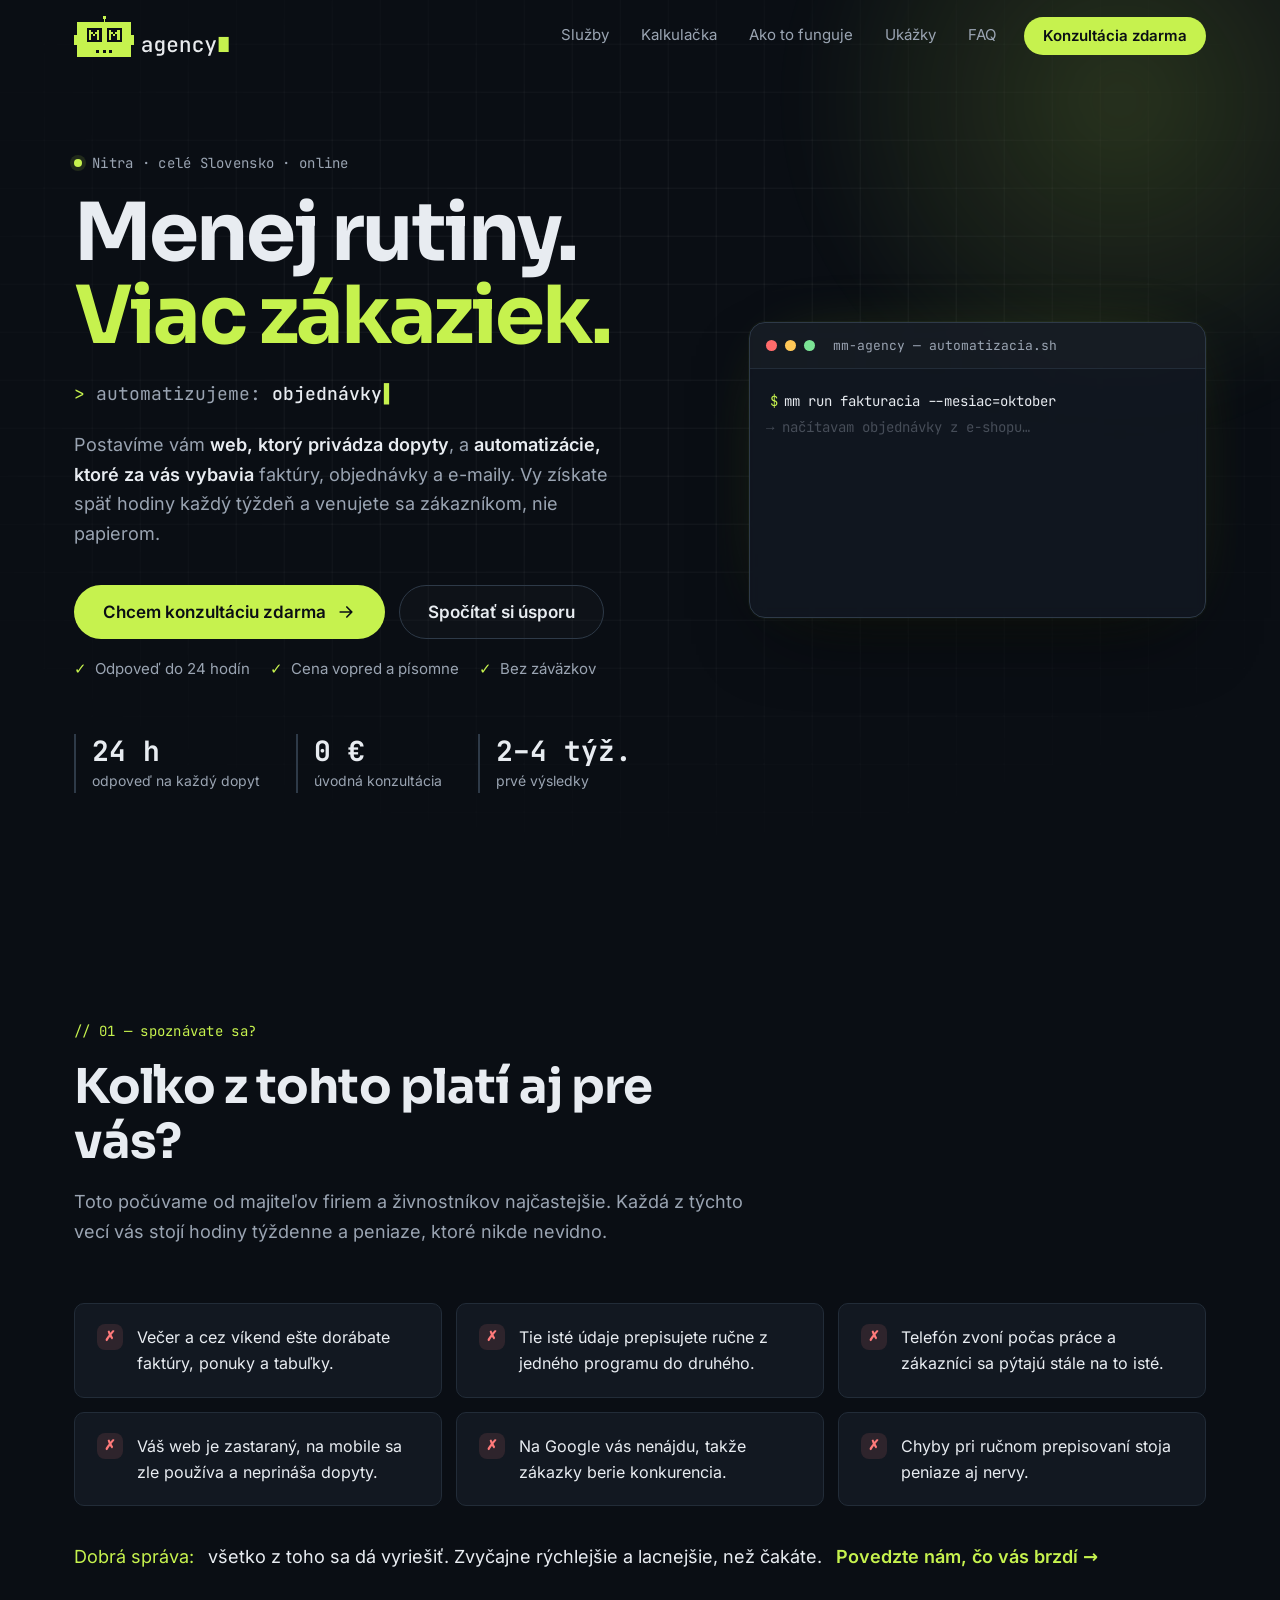
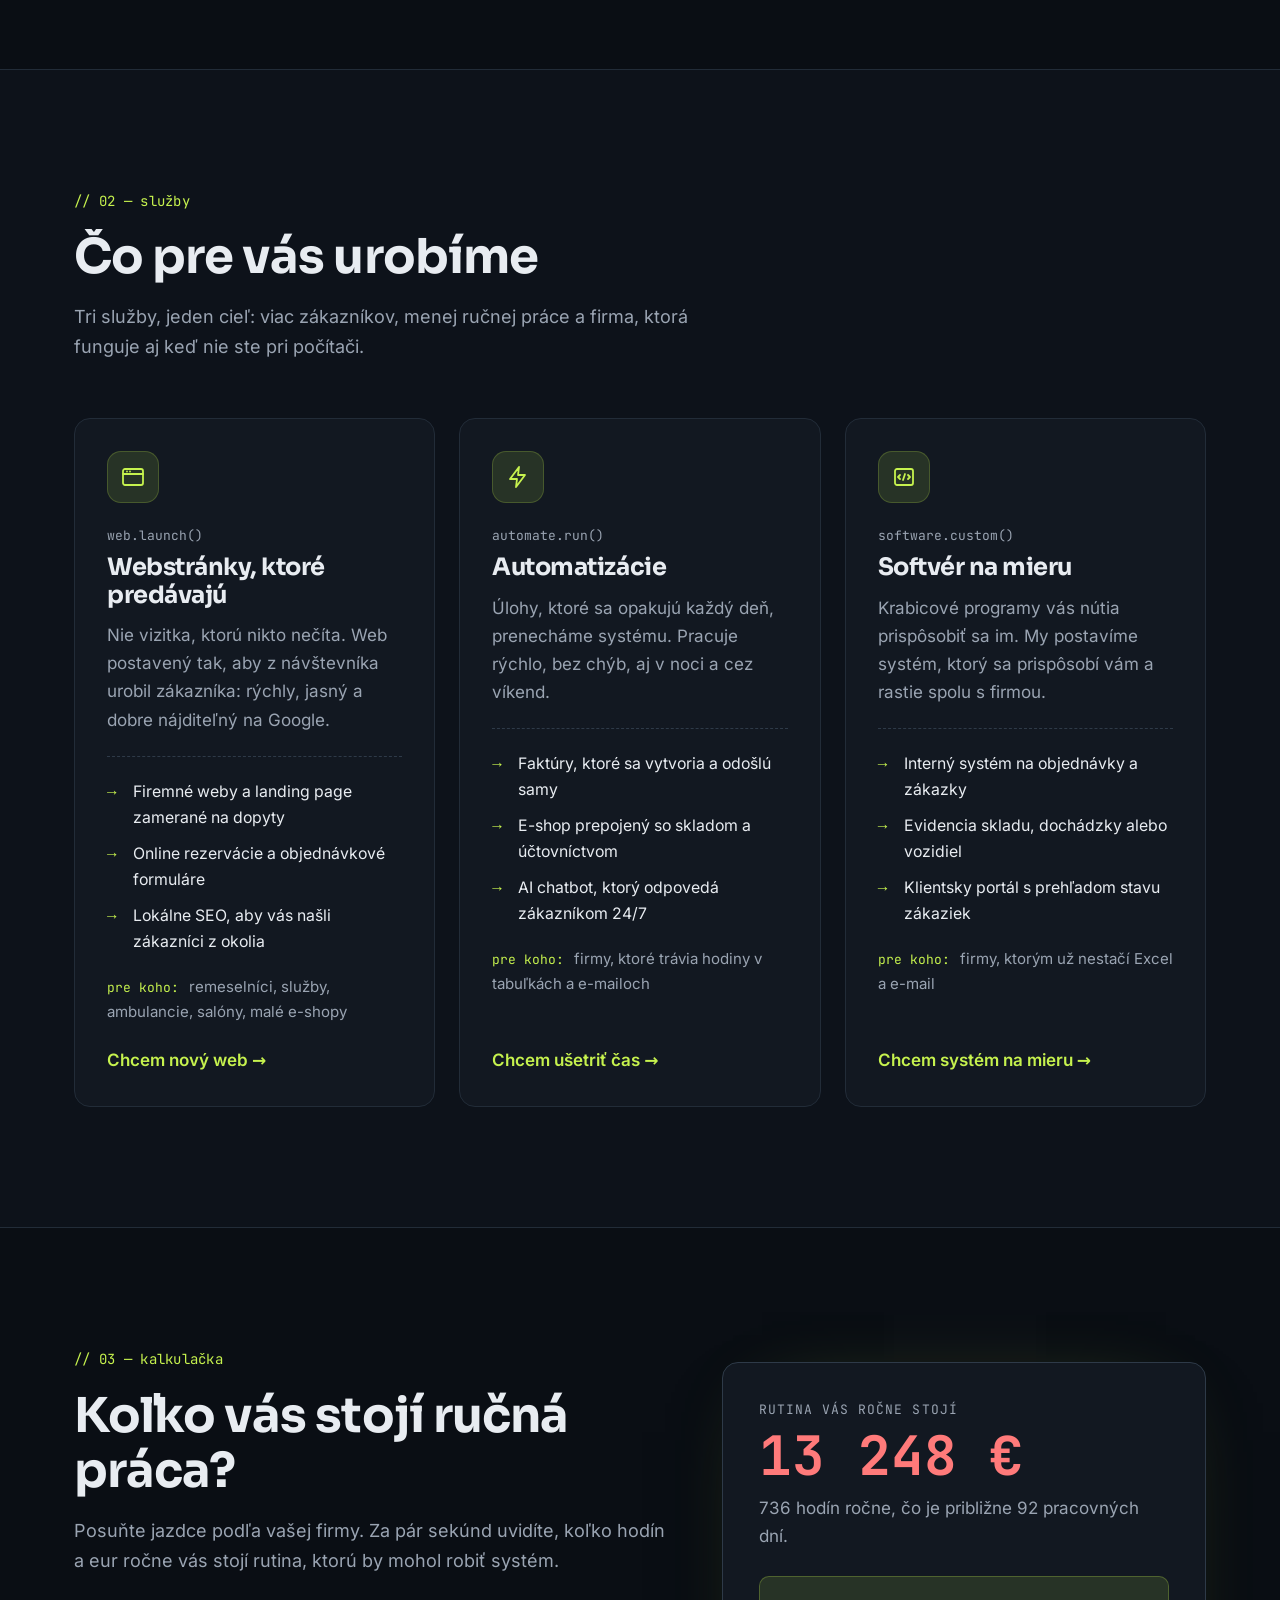
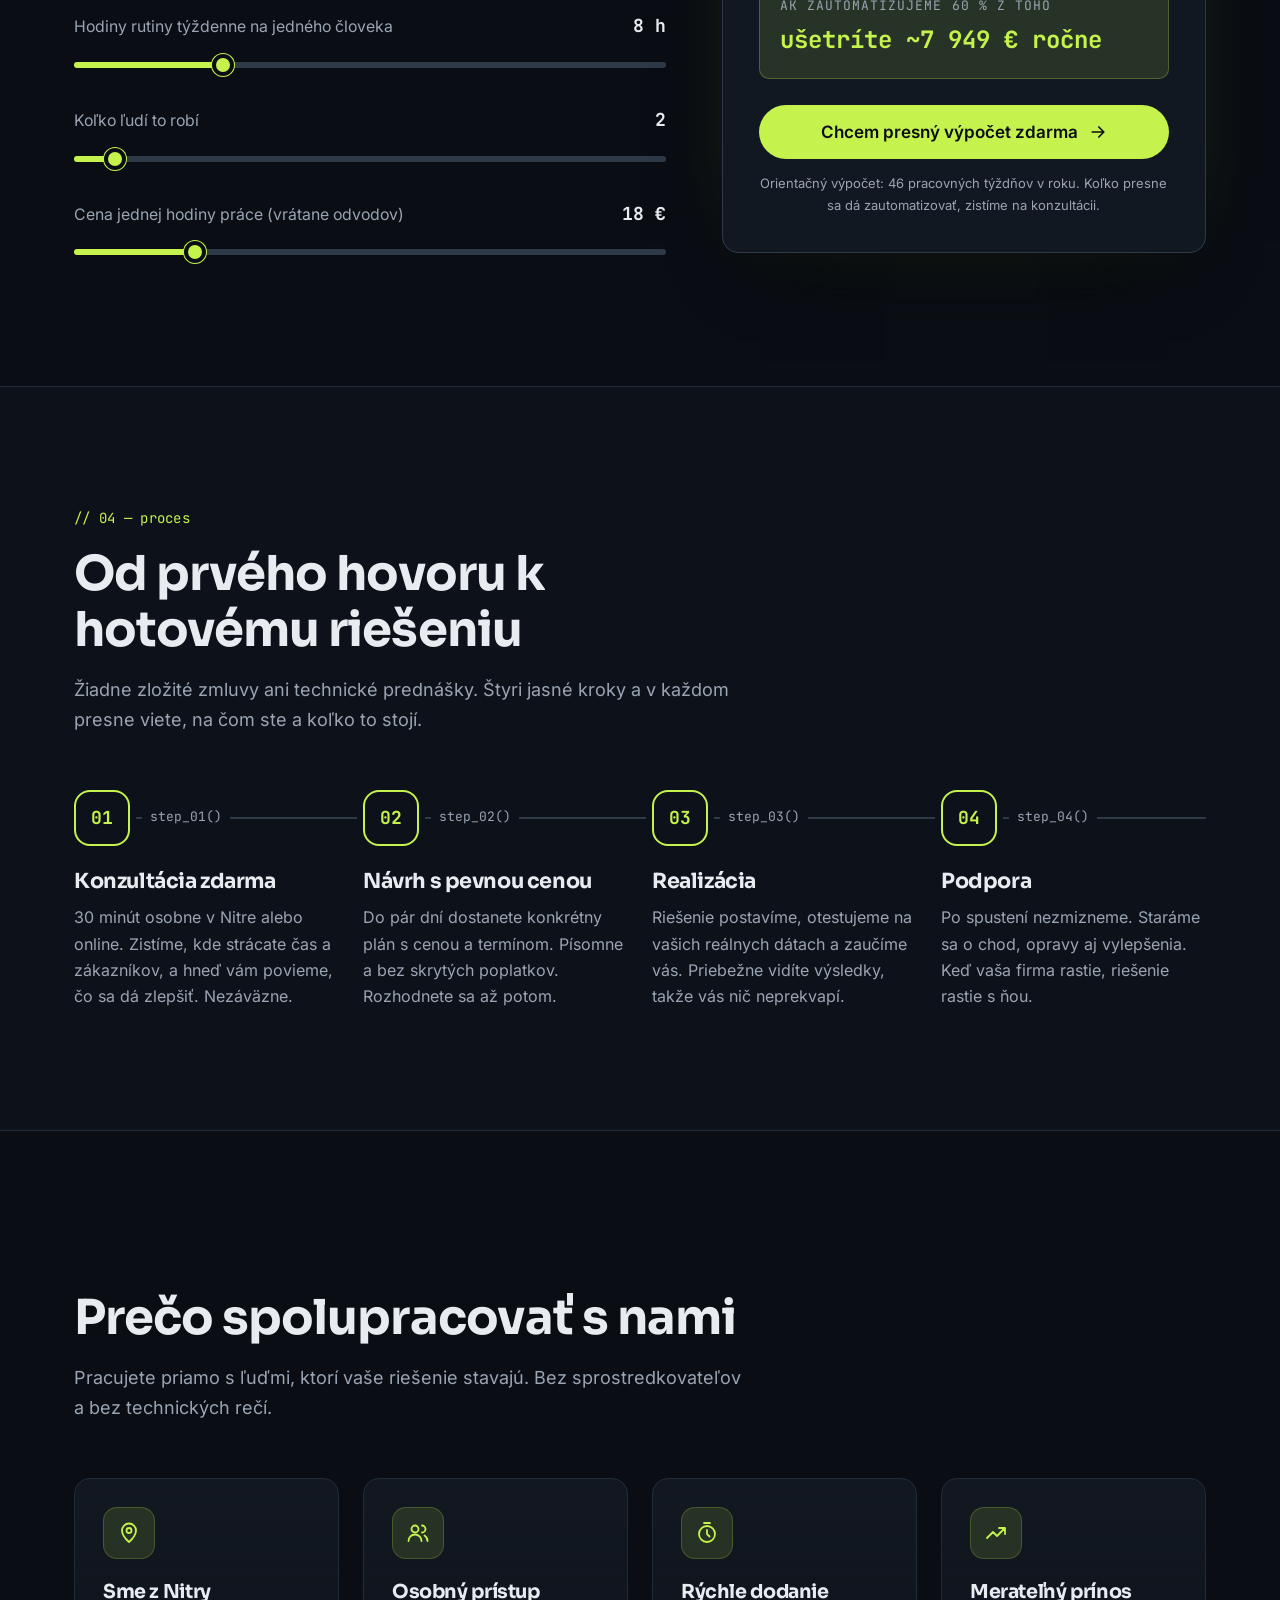
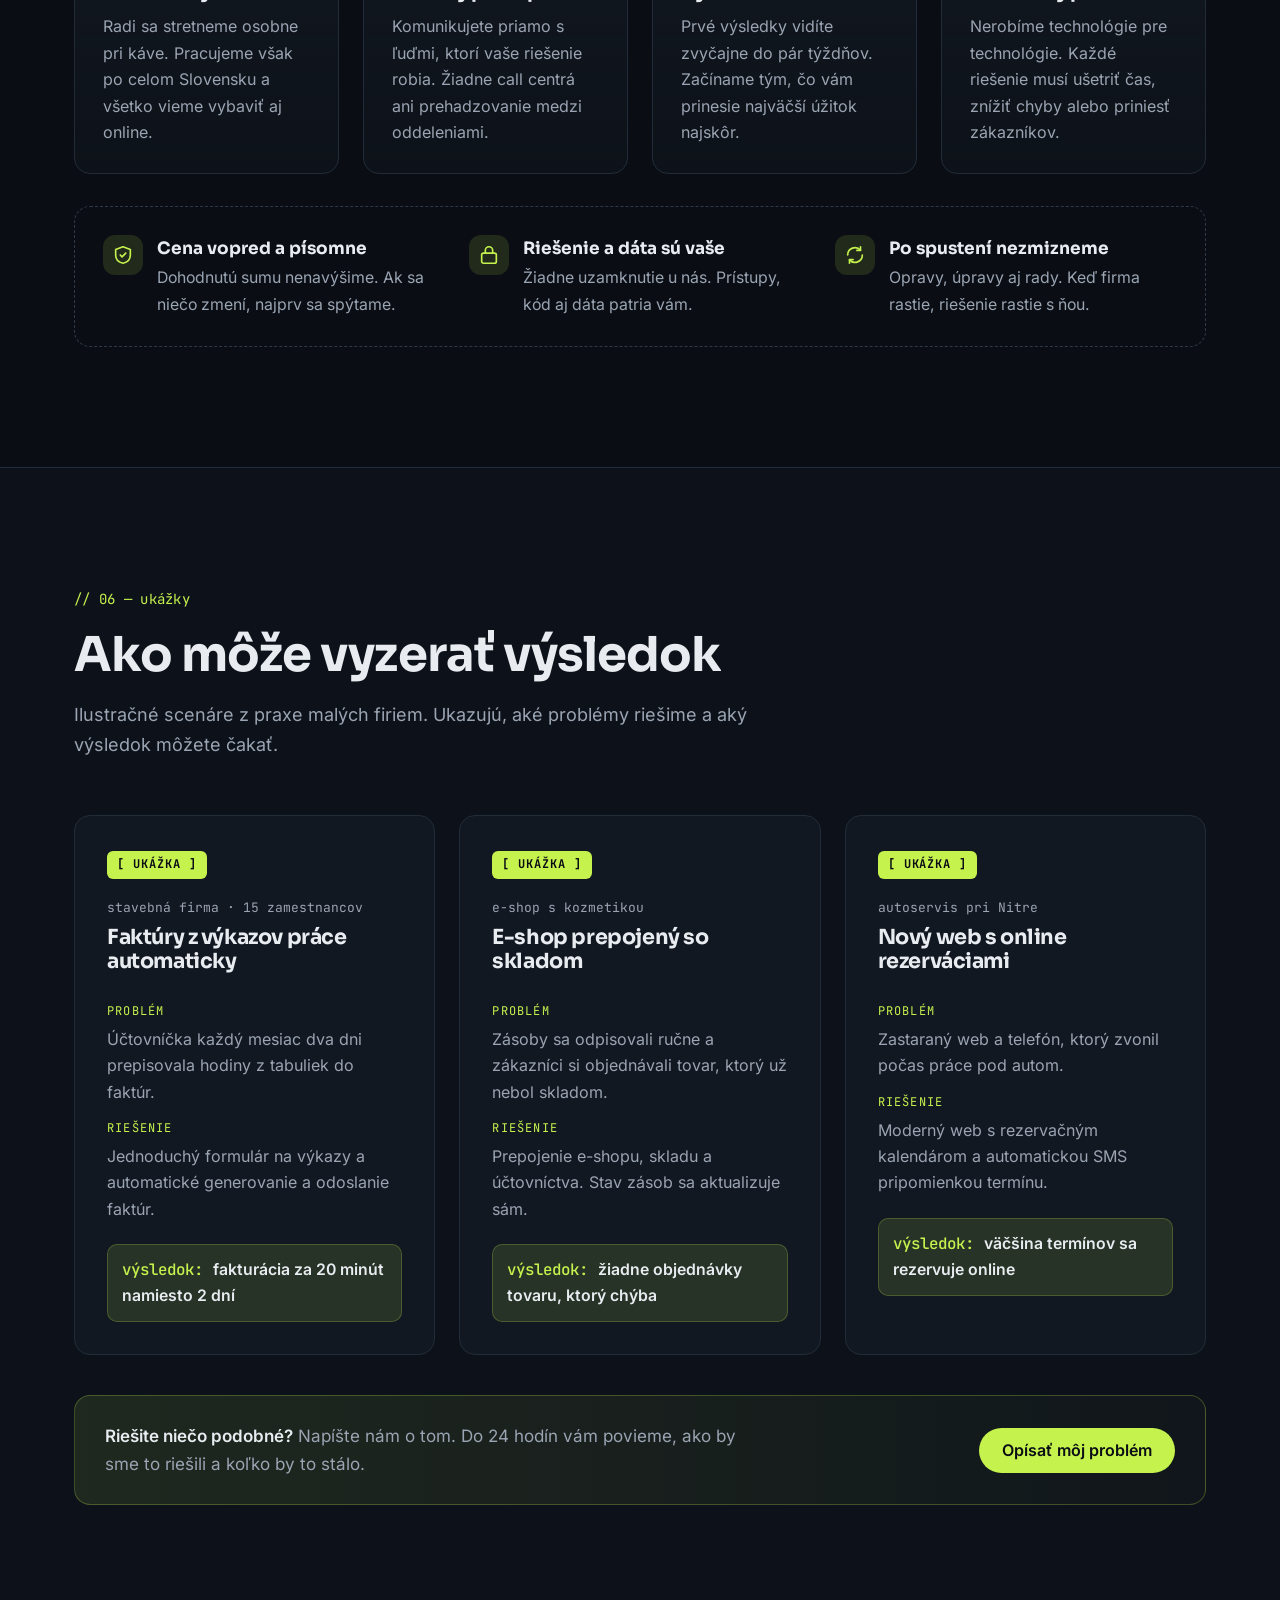
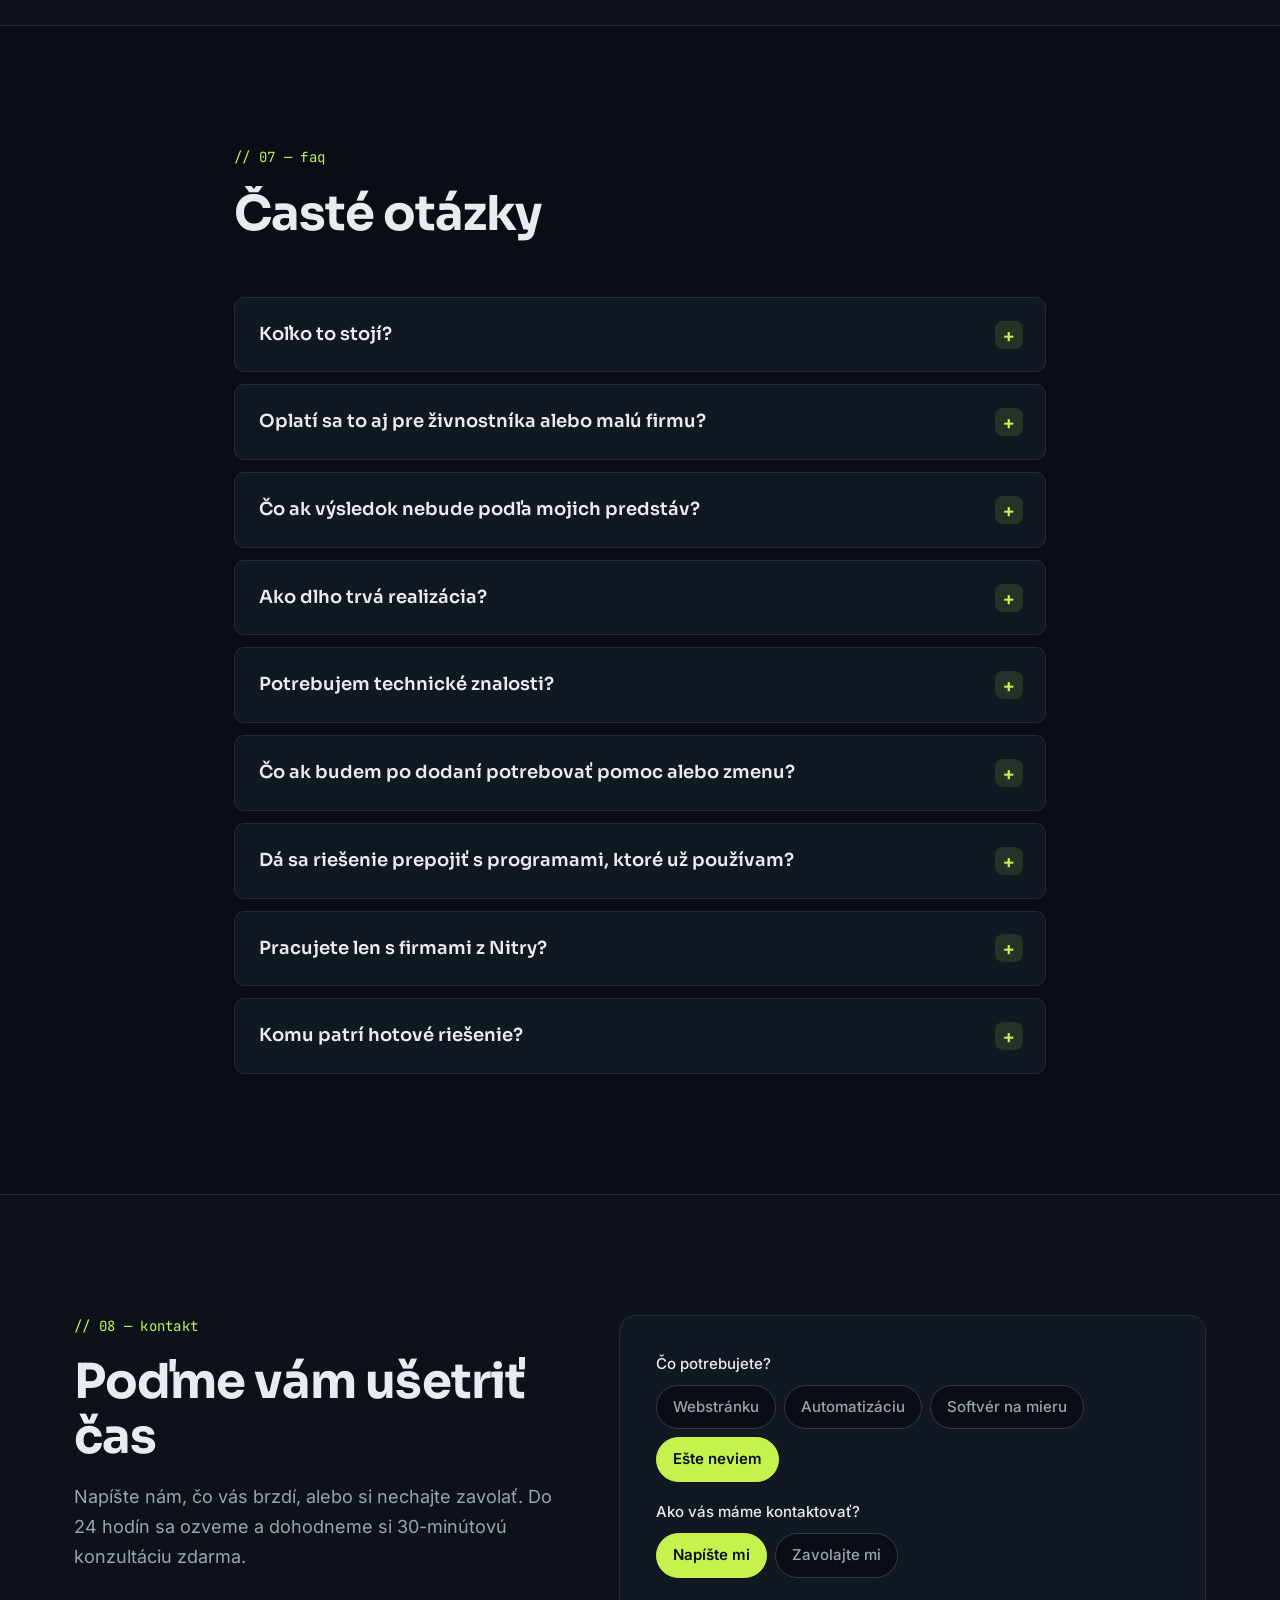
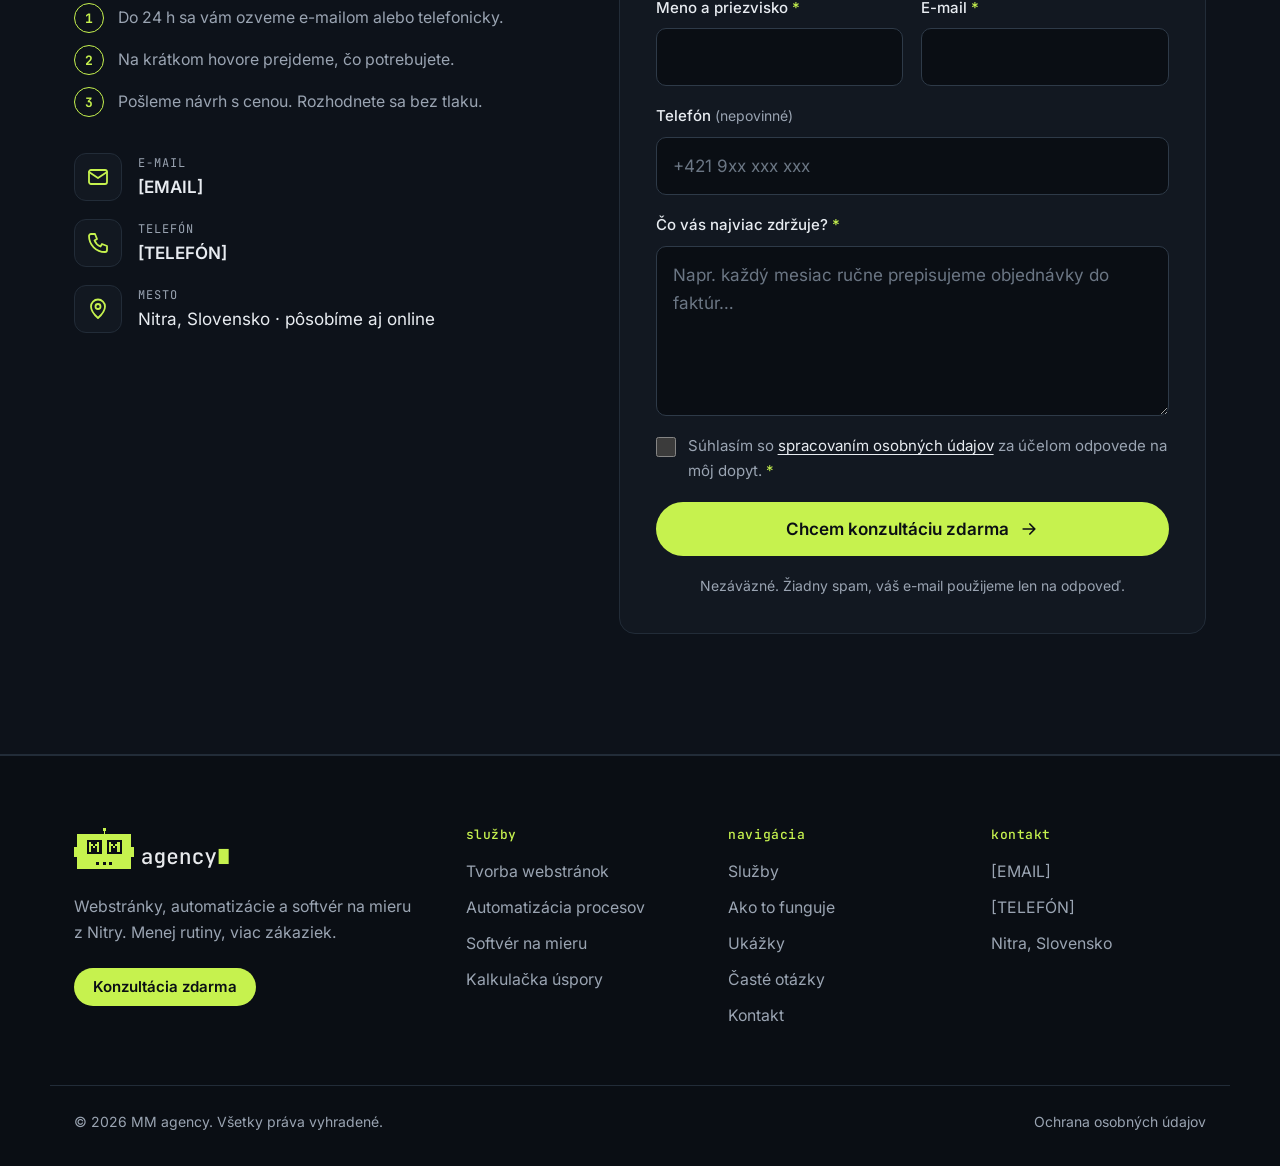
==== index.html @ 7ebed933 "Initial upload of MM agency web Co-Authored-By: Claude Opus 5.5 <noreply@anthropic.com>" ====
<!DOCTYPE html>
<html lang="sk">
<head>
  <meta charset="UTF-8">
  <meta name="viewport" content="width=device-width, initial-scale=1">

  <!-- ==========================================================
       SEO – názov a popis stránky (zobrazujú sa vo výsledkoch Google)
       [DOMENA] nahraďte vašou doménou, napr. https://www.mmagency.sk
       ========================================================== -->
  <title>Tvorba webstránok a automatizácia pre firmy | MM agency Nitra</title>
  <meta name="description" content="Weby, ktoré prinášajú dopyty, a automatizácie, ktoré za vás vybavia faktúry, objednávky a e-maily. Pre firmy a živnostníkov z Nitry a celého Slovenska. Konzultácia zdarma, odpoveď do 24 h.">
  <meta name="author" content="MM agency">

  <!-- ==========================================================
       BEZPEČNOSŤ – Content Security Policy
       Povolí len skripty, fonty a obrázky z vlastnej domény
       a odosielanie formulára na Formspree. Rovnaké pravidlá
       (plus frame-ancestors) posiela server cez .htaccess / _headers.
       ========================================================== -->
  <meta http-equiv="Content-Security-Policy" content="default-src 'self'; script-src 'self'; style-src 'self' 'unsafe-inline'; img-src 'self' data:; font-src 'self'; connect-src 'self' https://formspree.io; form-action 'self' https://formspree.io; base-uri 'self'; object-src 'none'; upgrade-insecure-requests">
  <meta name="referrer" content="strict-origin-when-cross-origin">
  <meta name="robots" content="index, follow">
  <meta name="theme-color" content="#0A0E14">
  <link rel="canonical" href="https://[DOMENA]/">

  <!-- Lokálne SEO -->
  <meta name="geo.region" content="SK-NI">
  <meta name="geo.placename" content="Nitra">

  <!-- Open Graph (náhľad pri zdieľaní na Facebooku, LinkedIne, WhatsAppe…) -->
  <meta property="og:type" content="website">
  <meta property="og:locale" content="sk_SK">
  <meta property="og:site_name" content="MM agency">
  <meta property="og:title" content="MM agency – menej rutiny, viac zákaziek">
  <meta property="og:description" content="Weby, ktoré prinášajú dopyty, a automatizácie, ktoré šetria hodiny práce každý týždeň. Konzultácia zdarma.">
  <meta property="og:url" content="https://[DOMENA]/">
  <meta property="og:image" content="https://[DOMENA]/assets/og-image.png">
  <meta property="og:image:width" content="1200">
  <meta property="og:image:height" content="630">
  <meta property="og:image:alt" content="MM agency – softvér na mieru, automatizácie a webstránky">
  <meta name="twitter:card" content="summary_large_image">

  <link rel="icon" href="assets/favicon.svg" type="image/svg+xml">
  <link rel="apple-touch-icon" href="assets/apple-touch-icon.png">

  <!-- Fonty: Sora (nadpisy), Inter (text), JetBrains Mono (programátorský štýl).
       Sú uložené lokálne v assets/fonts – dva najdôležitejšie načítame hneď. -->
  <link rel="preload" href="assets/fonts/sora-latin.woff2" as="font" type="font/woff2" crossorigin>
  <link rel="preload" href="assets/fonts/inter-latin.woff2" as="font" type="font/woff2" crossorigin>

  <link rel="stylesheet" href="styles.css">

  <!-- Zapne animácie len ak beží JavaScript a používateľ nemá vypnutý pohyb.
       (Samostatný súbor, aby prísna CSP nemusela povoľovať inline skripty.) -->
  <script src="assets/init.js"></script>

  <!-- Štruktúrované dáta pre Google (LocalBusiness) – doplňte [EMAIL], [TELEFÓN], [DOMENA] -->
  <script type="application/ld+json">
  {
    "@context": "https://schema.org",
    "@type": "ProfessionalService",
    "name": "MM agency",
    "description": "Softvér na mieru, automatizácia procesov a tvorba webstránok pre malé a stredné firmy a živnostníkov.",
    "url": "https://[DOMENA]/",
    "logo": "https://[DOMENA]/assets/logo.svg",
    "image": "https://[DOMENA]/assets/og-image.png",
    "email": "[EMAIL]",
    "telephone": "[TELEFÓN]",
    "address": {
      "@type": "PostalAddress",
      "addressLocality": "Nitra",
      "addressRegion": "Nitriansky kraj",
      "addressCountry": "SK"
    },
    "geo": { "@type": "GeoCoordinates", "latitude": 48.3069, "longitude": 18.0864 },
    "areaServed": [
      { "@type": "City", "name": "Nitra" },
      { "@type": "Country", "name": "Slovensko" }
    ],
    "knowsAbout": ["Tvorba webstránok", "Automatizácia procesov", "Softvér na mieru", "Chatboty", "Integrácie e-shopov"],
    "priceRange": "€€"
  }
  </script>
</head>

<body>
  <a class="skip-link" href="#obsah">Preskočiť na obsah</a>

  <!-- ================= NAVIGÁCIA ================= -->
  <header class="site-header" id="top">
    <div class="container nav">
      <a href="#top" class="logo" aria-label="MM agency – na začiatok stránky">
        <!-- Logo MM agency (pixelový robot) – vložené ako SVG, aby mohlo žmurkať.
             Originál v plnej kvalite: assets/logo.svg -->
        <svg class="logo-svg" viewBox="0 0 584 151" aria-hidden="true" focusable="false">
          <g id="mm-logo-art">
          <g shape-rendering="crispEdges">
            <rect x="108" y="0" width="12" height="12" fill="#c6f24e" class="logo-antenna"/><rect x="112" y="12" width="4" height="12" fill="#c6f24e"/>
            <rect x="0" y="72" width="12" height="36" fill="#c6f24e"/><rect x="216" y="72" width="12" height="36" fill="#c6f24e"/>
            <rect x="12" y="24" width="204" height="132" fill="#c6f24e"/>
            <g class="logo-eye"><rect x="48" y="44" width="56" height="56" fill="#0b0e14"/><rect x="56" y="52" width="8" height="40" fill="#c6f24e"/><rect x="88" y="52" width="8" height="40" fill="#c6f24e"/><rect x="64" y="60" width="8" height="8" fill="#c6f24e"/><rect x="80" y="60" width="8" height="8" fill="#c6f24e"/><rect x="72" y="68" width="8" height="8" fill="#c6f24e"/></g>
            <g class="logo-eye"><rect x="124" y="44" width="56" height="56" fill="#0b0e14"/><rect x="132" y="52" width="8" height="40" fill="#c6f24e"/><rect x="164" y="52" width="8" height="40" fill="#c6f24e"/><rect x="140" y="60" width="8" height="8" fill="#c6f24e"/><rect x="156" y="60" width="8" height="8" fill="#c6f24e"/><rect x="148" y="68" width="8" height="8" fill="#c6f24e"/></g>
            <rect x="84" y="128" width="12" height="12" fill="#0b0e14"/><rect x="108" y="128" width="12" height="12" fill="#0b0e14"/><rect x="132" y="128" width="12" height="12" fill="#0b0e14"/>
          </g>
          <path fill="#e8eaed" d="M271.6 136.8Q264.88 136.8 260.91999999999996 133.0Q256.96 129.2 256.96 123.03999999999999Q256.96 116.8 261.2 113.0Q265.44 109.2 272.48 109.2H284.64V106.0Q284.64 98.4 276.08 98.4Q272.24 98.4 269.92 99.84Q267.6 101.28 267.44 103.84H258.96Q259.36 98.32 263.92 94.75999999999999Q268.48 91.19999999999999 276.16 91.19999999999999Q284.32 91.19999999999999 288.79999999999995 95.08Q293.28 98.96000000000001 293.28 105.92V136.0H284.8V127.76H284.72Q284.16 132.0 280.72 134.4Q277.28 136.8 271.6 136.8ZM274.08 129.68Q278.96 129.68 281.79999999999995 127.32Q284.64 124.96 284.64 120.96V115.28H273.12Q269.68 115.28 267.64 117.28Q265.6 119.28 265.6 122.4Q265.6 125.76 267.84000000000003 127.72Q270.08 129.68 274.08 129.68ZM312.48 150.4V142.96H324.88Q328.48 142.96 330.56 140.96Q332.64 138.96 332.64 135.52V132.24L332.8 124.88Q331.76 128.8 328.68 130.96Q325.6 133.12 321.04 133.12Q314.24 133.12 310.32 128.72Q306.4 124.32 306.4 116.64V107.75999999999999Q306.4 100.16 310.32 95.67999999999999Q314.24 91.19999999999999 321.04 91.19999999999999Q325.6 91.19999999999999 328.64 93.35999999999999Q331.68 95.52 332.72 99.44V92.0H341.2V135.68Q341.2 142.48 336.84000000000003 146.44Q332.48 150.4 324.96 150.4ZM323.84 125.84Q327.92 125.84 330.28 123.32Q332.64 120.8 332.64 116.24V108.24Q332.64 103.75999999999999 330.28 101.24Q327.92 98.72 323.84 98.72Q319.6 98.72 317.32000000000005 101.12Q315.04 103.52 315.04 107.68V116.8Q315.04 121.03999999999999 317.32000000000005 123.44Q319.6 125.84 323.84 125.84ZM372.0 136.8Q363.92 136.8 359.04 132.08Q354.16 127.36 354.16 119.2V108.8Q354.16 100.64 359.04 95.91999999999999Q363.92 91.19999999999999 372.0 91.19999999999999Q377.44 91.19999999999999 381.44 93.32Q385.44 95.44 387.64 99.28Q389.84000000000003 103.12 389.84000000000003 108.24V116.16H362.48V119.75999999999999Q362.48 124.4 365.04 126.96000000000001Q367.6 129.52 372.0 129.52Q375.6 129.52 378.0 128.2Q380.4 126.88 380.88 124.56H389.44Q388.56 130.16 383.8 133.48000000000002Q379.04 136.8 372.0 136.8ZM362.48 108.24V110.08H381.52V108.16Q381.52 103.28 379.03999999999996 100.64Q376.56 98.0 372.0 98.0Q367.44 98.0 364.96000000000004 100.68Q362.48 103.36 362.48 108.24ZM402.72 136.0V92.0H411.28V100.4Q411.92 96.08 415.0 93.63999999999999Q418.08 91.19999999999999 423.04 91.19999999999999Q429.6 91.19999999999999 433.52 95.39999999999999Q437.44 99.6 437.44 106.72V136.0H428.8V108.0Q428.8 103.44 426.48 101.0Q424.16 98.56 420.16 98.56Q416.08 98.56 413.72 101.12Q411.36 103.68 411.36 108.24V136.0ZM468.64 136.8Q460.4 136.8 455.44 132.24Q450.48 127.68 450.48 119.75999999999999V108.24Q450.48 100.32 455.44 95.75999999999999Q460.4 91.19999999999999 468.64 91.19999999999999Q476.64 91.19999999999999 481.44 95.35999999999999Q486.24 99.52 486.56 106.72H478.0Q477.76 102.96000000000001 475.24 100.88Q472.72 98.8 468.64 98.8Q464.24 98.8 461.68 101.24000000000001Q459.12 103.68 459.12 108.16V119.75999999999999Q459.12 124.32 461.68 126.75999999999999Q464.24 129.2 468.64 129.2Q472.8 129.2 475.28 127.11999999999999Q477.76 125.03999999999999 478.0 121.2H486.56Q486.24 128.4 481.44 132.60000000000002Q476.64 136.8 468.64 136.8ZM505.68 150.4 512.08 133.44 495.6 92.0H504.8L514.16 116.8Q514.88 118.56 515.52 120.64Q516.16 122.72 516.4 124.32Q516.72 122.72 517.3199999999999 120.64Q517.92 118.56 518.56 116.8L527.28 92.0H536.4L514.72 150.4Z"/>
          </g>
          <rect class="logo-cursor" x="546" y="79" width="38" height="57" fill="#c6f24e"/>
        </svg>
      </a>

      <nav aria-label="Hlavná navigácia">
        <button class="nav-toggle" type="button" aria-expanded="false" aria-controls="nav-menu">
          <span class="sr-only">Otvoriť menu</span>
          <span class="nav-toggle-bar" aria-hidden="true"></span>
          <span class="nav-toggle-bar" aria-hidden="true"></span>
        </button>
        <ul class="nav-menu" id="nav-menu">
          <li><a href="#sluzby" class="nav-link">Služby</a></li>
          <li><a href="#kalkulacka" class="nav-link">Kalkulačka</a></li>
          <li><a href="#proces" class="nav-link">Ako to funguje</a></li>
          <li><a href="#ukazky" class="nav-link">Ukážky</a></li>
          <li><a href="#faq" class="nav-link">FAQ</a></li>
          <li class="nav-cta-item"><a href="#kontakt" class="btn btn-primary btn-sm">Konzultácia zdarma</a></li>
        </ul>
      </nav>
    </div>
  </header>

  <main id="obsah">

    <!-- ================= HERO ================= -->
    <section class="hero" aria-labelledby="hero-title">
      <canvas class="hero-grid" aria-hidden="true"></canvas>
      <div class="hero-glow" aria-hidden="true"></div>

      <div class="container hero-inner">
        <div class="hero-copy">
          <p class="mono-label hero-kicker reveal">
            <span class="dot" aria-hidden="true"></span> Nitra · celé Slovensko · online
          </p>

          <h1 id="hero-title" class="hero-title">
            <span class="sr-only">Menej rutiny. Viac zákaziek.</span>
            <span class="hero-line" data-scramble aria-hidden="true">Menej rutiny.</span>
            <span class="hero-line accent-text" data-scramble aria-hidden="true">Viac zákaziek.</span>
          </h1>

          <p class="hero-rotator mono reveal" aria-hidden="true">
            <span class="prompt">&gt;</span> automatizujeme:
            <span class="rotator"><span class="rotator-word" data-words="faktúry|objednávky|e-maily|tabuľky|evidenciu|sklad">faktúry</span></span><span class="caret">▍</span>
          </p>

          <p class="hero-sub reveal">
            Postavíme vám <strong>web, ktorý privádza dopyty</strong>, a <strong>automatizácie, ktoré za vás vybavia</strong> faktúry,
            objednávky a e-maily. Vy získate späť hodiny každý týždeň a venujete sa zákazníkom, nie papierom.
          </p>

          <div class="hero-actions reveal">
            <a href="#kontakt" class="btn btn-primary btn-lg" data-magnet>
              Chcem konzultáciu zdarma
              <svg class="icon" viewBox="0 0 24 24" aria-hidden="true"><path d="M5 12h14M13 6l6 6-6 6"/></svg>
            </a>
            <a href="#kalkulacka" class="btn btn-ghost btn-lg">Spočítať si úsporu</a>
          </div>

          <ul class="trust-line reveal" aria-label="Naše sľuby">
            <li>Odpoveď do 24 hodín</li>
            <li>Cena vopred a písomne</li>
            <li>Bez záväzkov</li>
          </ul>

          <ul class="hero-stats reveal" aria-label="Čo od nás môžete čakať">
            <li><span class="stat-num mono"><span data-count="24">24</span>&nbsp;h</span><span class="stat-label">odpoveď na každý dopyt</span></li>
            <li><span class="stat-num mono"><span data-count="0" data-from="99">0</span>&nbsp;€</span><span class="stat-label">úvodná konzultácia</span></li>
            <li><span class="stat-num mono">2–4&nbsp;týž.</span><span class="stat-label">prvé výsledky</span></li>
          </ul>
        </div>

        <!-- Okno terminálu – ilustrácia automatizácie (dekoratívne) -->
        <div class="terminal reveal" role="img" aria-label="Ilustrácia: automatizácia za pár sekúnd vygeneruje a odošle 48 faktúr a zosynchronizuje sklad s e-shopom.">
          <div class="terminal-bar" aria-hidden="true">
            <span class="t-dot"></span><span class="t-dot"></span><span class="t-dot"></span>
            <span class="terminal-title mono">mm-agency — automatizacia.sh</span>
          </div>
          <pre class="terminal-body mono" aria-hidden="true"><code data-terminal><span class="t-line"><span class="t-prompt">$</span> mm run fakturacia --mesiac=oktober</span>
<span class="t-line t-muted">→ načítavam objednávky z e-shopu…</span>
<span class="t-line t-muted">→ generujem faktúry (48)</span>
<span class="t-line t-ok">✓ hotovo za 3,2 s · odoslané e-mailom</span>
<span class="t-line"><span class="t-prompt">$</span> mm sync sklad --eshop</span>
<span class="t-line t-ok">✓ 312 produktov aktualizovaných</span>
<span class="t-line t-accent">⏱ ušetrený čas dnes: 2 h 40 min</span></code></pre>
        </div>
      </div>
    </section>

    <!-- ================= PROBLÉMY („Spoznávate sa?“) =================
         Predajný princíp: najprv pomenujeme bolesť zákazníka, potom ponúkneme riešenie. -->
    <section class="section section-tight" id="problemy" aria-labelledby="problemy-title">
      <div class="container">
        <header class="section-head">
          <p class="mono-label reveal">// 01 — spoznávate sa?</p>
          <h2 id="problemy-title" class="section-title" data-split>Koľko z tohto platí aj pre vás?</h2>
          <p class="section-lead reveal">Toto počúvame od majiteľov firiem a živnostníkov najčastejšie. Každá z týchto vecí vás stojí hodiny týždenne a peniaze, ktoré nikde nevidno.</p>
        </header>

        <ul class="pains">
          <li class="pain reveal"><span class="pain-x mono" aria-hidden="true">✗</span>Večer a cez víkend ešte dorábate faktúry, ponuky a tabuľky.</li>
          <li class="pain reveal"><span class="pain-x mono" aria-hidden="true">✗</span>Tie isté údaje prepisujete ručne z jedného programu do druhého.</li>
          <li class="pain reveal"><span class="pain-x mono" aria-hidden="true">✗</span>Telefón zvoní počas práce a zákazníci sa pýtajú stále na to isté.</li>
          <li class="pain reveal"><span class="pain-x mono" aria-hidden="true">✗</span>Váš web je zastaraný, na mobile sa zle používa a neprináša dopyty.</li>
          <li class="pain reveal"><span class="pain-x mono" aria-hidden="true">✗</span>Na Google vás nenájdu, takže zákazky berie konkurencia.</li>
          <li class="pain reveal"><span class="pain-x mono" aria-hidden="true">✗</span>Chyby pri ručnom prepisovaní stoja peniaze aj nervy.</li>
        </ul>

        <p class="pains-answer reveal">
          <span class="accent-text">Dobrá správa:</span> všetko z toho sa dá vyriešiť. Zvyčajne rýchlejšie a lacnejšie, než čakáte.
          <a href="#kontakt" class="link-arrow">Povedzte nám, čo vás brzdí →</a>
        </p>
      </div>
    </section>

    <!-- ================= SLUŽBY ================= -->
    <section class="section section-alt" id="sluzby" aria-labelledby="sluzby-title">
      <div class="container">
        <header class="section-head">
          <p class="mono-label reveal">// 02 — služby</p>
          <h2 id="sluzby-title" class="section-title" data-split>Čo pre vás urobíme</h2>
          <p class="section-lead reveal">Tri služby, jeden cieľ: viac zákazníkov, menej ručnej práce a firma, ktorá funguje aj keď nie ste pri počítači.</p>
        </header>

        <div class="cards-3">
          <article class="card spotlight reveal">
            <div class="card-icon" aria-hidden="true">
              <svg viewBox="0 0 24 24"><rect x="2" y="4" width="20" height="16" rx="2"/><path d="M2 9h20M6 6.5h.01M9 6.5h.01"/></svg>
            </div>
            <p class="card-tag mono">web.launch()</p>
            <h3>Webstránky, ktoré predávajú</h3>
            <p>Nie vizitka, ktorú nikto nečíta. Web postavený tak, aby z návštevníka urobil zákazníka: rýchly, jasný a dobre nájditeľný na Google.</p>
            <ul class="card-list">
              <li>Firemné weby a landing page zamerané na dopyty</li>
              <li>Online rezervácie a objednávkové formuláre</li>
              <li>Lokálne SEO, aby vás našli zákazníci z okolia</li>
            </ul>
            <p class="card-for"><span class="mono">pre koho:</span> remeselníci, služby, ambulancie, salóny, malé e-shopy</p>
            <a href="#kontakt" class="card-cta" data-service="web">Chcem nový web <span aria-hidden="true">→</span></a>
          </article>

          <article class="card spotlight reveal">
            <div class="card-icon" aria-hidden="true">
              <svg viewBox="0 0 24 24"><path d="M13 2L4 14h7l-1 8 9-12h-7l1-8z"/></svg>
            </div>
            <p class="card-tag mono">automate.run()</p>
            <h3>Automatizácie</h3>
            <p>Úlohy, ktoré sa opakujú každý deň, prenecháme systému. Pracuje rýchlo, bez chýb, aj v noci a cez víkend.</p>
            <ul class="card-list">
              <li>Faktúry, ktoré sa vytvoria a odošlú samy</li>
              <li>E-shop prepojený so skladom a účtovníctvom</li>
              <li>AI chatbot, ktorý odpovedá zákazníkom 24/7</li>
            </ul>
            <p class="card-for"><span class="mono">pre koho:</span> firmy, ktoré trávia hodiny v tabuľkách a e-mailoch</p>
            <a href="#kontakt" class="card-cta" data-service="automatizacia">Chcem ušetriť čas <span aria-hidden="true">→</span></a>
          </article>

          <article class="card spotlight reveal">
            <div class="card-icon" aria-hidden="true">
              <svg viewBox="0 0 24 24"><rect x="3" y="4" width="18" height="16" rx="2"/><path d="M8 10l-2 2 2 2M16 10l2 2-2 2M13 9l-2 6"/></svg>
            </div>
            <p class="card-tag mono">software.custom()</p>
            <h3>Softvér na mieru</h3>
            <p>Krabicové programy vás nútia prispôsobiť sa im. My postavíme systém, ktorý sa prispôsobí vám a rastie spolu s firmou.</p>
            <ul class="card-list">
              <li>Interný systém na objednávky a zákazky</li>
              <li>Evidencia skladu, dochádzky alebo vozidiel</li>
              <li>Klientsky portál s prehľadom stavu zákaziek</li>
            </ul>
            <p class="card-for"><span class="mono">pre koho:</span> firmy, ktorým už nestačí Excel a e-mail</p>
            <a href="#kontakt" class="card-cta" data-service="softver">Chcem systém na mieru <span aria-hidden="true">→</span></a>
          </article>
        </div>
      </div>
    </section>

    <!-- ================= KALKULAČKA ÚSPORY =================
         Interaktívny prvok (podobne ako kvíz na leanabs.sk od Grew Studio):
         návštevník si sám spočíta, koľko ho stojí rutina, a tým sa „predá“ sám. -->
    <section class="section" id="kalkulacka" aria-labelledby="kalk-title">
      <div class="container">
        <div class="calc">
          <div class="calc-copy">
            <p class="mono-label reveal">// 03 — kalkulačka</p>
            <h2 id="kalk-title" class="section-title" data-split>Koľko vás stojí ručná práca?</h2>
            <p class="section-lead reveal">Posuňte jazdce podľa vašej firmy. Za pár sekúnd uvidíte, koľko hodín a eur ročne vás stojí rutina, ktorú by mohol robiť systém.</p>

            <form class="calc-form reveal" id="calc" aria-label="Kalkulačka úspory času">
              <div class="calc-field">
                <label for="c-hours">Hodiny rutiny týždenne na jedného človeka</label>
                <output for="c-hours" class="calc-val mono" id="c-hours-out">8 h</output>
                <input id="c-hours" type="range" min="1" max="30" step="1" value="8">
              </div>
              <div class="calc-field">
                <label for="c-people">Koľko ľudí to robí</label>
                <output for="c-people" class="calc-val mono" id="c-people-out">2</output>
                <input id="c-people" type="range" min="1" max="20" step="1" value="2">
              </div>
              <div class="calc-field">
                <label for="c-rate">Cena jednej hodiny práce (vrátane odvodov)</label>
                <output for="c-rate" class="calc-val mono" id="c-rate-out">18 €</output>
                <input id="c-rate" type="range" min="8" max="60" step="1" value="18">
              </div>
            </form>
          </div>

          <div class="calc-result reveal" aria-live="polite">
            <p class="calc-label mono">rutina vás ročne stojí</p>
            <p class="calc-big mono"><span id="c-cost">13 248</span>&nbsp;€</p>
            <p class="calc-sub"><span id="c-hours-year">736</span> hodín ročne, čo je približne <span id="c-days">92</span> pracovných dní.</p>
            <div class="calc-save">
              <p class="calc-label mono">ak zautomatizujeme 60 % z toho</p>
              <p class="calc-mid mono">ušetríte ~<span id="c-save">7 949</span>&nbsp;€ ročne</p>
            </div>
            <a href="#kontakt" class="btn btn-primary btn-lg btn-block" id="calc-cta" data-magnet>
              Chcem presný výpočet zdarma
              <svg class="icon" viewBox="0 0 24 24" aria-hidden="true"><path d="M5 12h14M13 6l6 6-6 6"/></svg>
            </a>
            <p class="calc-note">Orientačný výpočet: 46 pracovných týždňov v roku. Koľko presne sa dá zautomatizovať, zistíme na konzultácii.</p>
          </div>
        </div>
      </div>
    </section>

    <!-- ================= AKO TO FUNGUJE ================= -->
    <section class="section section-alt" id="proces" aria-labelledby="proces-title">
      <div class="container">
        <header class="section-head">
          <p class="mono-label reveal">// 04 — proces</p>
          <h2 id="proces-title" class="section-title" data-split>Od prvého hovoru k hotovému riešeniu</h2>
          <p class="section-lead reveal">Žiadne zložité zmluvy ani technické prednášky. Štyri jasné kroky a v každom presne viete, na čom ste a koľko to stojí.</p>
        </header>

        <div class="steps-wrap">
        <div class="steps-track" aria-hidden="true"><span class="steps-progress"></span></div>
        <ol class="steps">
          <li class="step reveal">
            <span class="step-fn mono">step_01()</span>
            <span class="step-num mono" aria-hidden="true">01</span>
            <h3>Konzultácia zdarma</h3>
            <p>30 minút osobne v Nitre alebo online. Zistíme, kde strácate čas a zákazníkov, a hneď vám povieme, čo sa dá zlepšiť. Nezáväzne.</p>
          </li>
          <li class="step reveal">
            <span class="step-fn mono">step_02()</span>
            <span class="step-num mono" aria-hidden="true">02</span>
            <h3>Návrh s pevnou cenou</h3>
            <p>Do pár dní dostanete konkrétny plán s cenou a termínom. Písomne a bez skrytých poplatkov. Rozhodnete sa až potom.</p>
          </li>
          <li class="step reveal">
            <span class="step-fn mono">step_03()</span>
            <span class="step-num mono" aria-hidden="true">03</span>
            <h3>Realizácia</h3>
            <p>Riešenie postavíme, otestujeme na vašich reálnych dátach a zaučíme vás. Priebežne vidíte výsledky, takže vás nič neprekvapí.</p>
          </li>
          <li class="step reveal">
            <span class="step-fn mono">step_04()</span>
            <span class="step-num mono" aria-hidden="true">04</span>
            <h3>Podpora</h3>
            <p>Po spustení nezmizneme. Staráme sa o chod, opravy aj vylepšenia. Keď vaša firma rastie, riešenie rastie s ňou.</p>
          </li>
        </ol>
        </div>
      </div>
    </section>

    <!-- ================= PREČO MY ================= -->
    <section class="section" id="preco-my" aria-labelledby="preco-title">
      <div class="container">
        <header class="section-head">
          <p class="mono-label reveal">// 05 — prečo my</p>
          <h2 id="preco-title" class="section-title" data-split>Prečo spolupracovať s nami</h2>
          <p class="section-lead reveal">Pracujete priamo s ľuďmi, ktorí vaše riešenie stavajú. Bez sprostredkovateľov a bez technických rečí.</p>
        </header>

        <div class="cards-4">
          <article class="feature reveal">
            <div class="feature-icon" aria-hidden="true">
              <svg viewBox="0 0 24 24"><path d="M12 21s-7-6.1-7-11.5A7 7 0 0 1 19 9.5C19 14.9 12 21 12 21z"/><circle cx="12" cy="9.5" r="2.5"/></svg>
            </div>
            <h3>Sme z Nitry</h3>
            <p>Radi sa stretneme osobne pri káve. Pracujeme však po celom Slovensku a všetko vieme vybaviť aj online.</p>
          </article>
          <article class="feature reveal">
            <div class="feature-icon" aria-hidden="true">
              <svg viewBox="0 0 24 24"><circle cx="9" cy="8" r="3.5"/><path d="M2.5 20a6.5 6.5 0 0 1 13 0M16 4.5a3.5 3.5 0 0 1 0 7M18.5 14.5A6.5 6.5 0 0 1 21.5 20"/></svg>
            </div>
            <h3>Osobný prístup</h3>
            <p>Komunikujete priamo s ľuďmi, ktorí vaše riešenie robia. Žiadne call centrá ani prehadzovanie medzi oddeleniami.</p>
          </article>
          <article class="feature reveal">
            <div class="feature-icon" aria-hidden="true">
              <svg viewBox="0 0 24 24"><circle cx="12" cy="13" r="8"/><path d="M12 9v4l2.5 2.5M9 2h6"/></svg>
            </div>
            <h3>Rýchle dodanie</h3>
            <p>Prvé výsledky vidíte zvyčajne do pár týždňov. Začíname tým, čo vám prinesie najväčší úžitok najskôr.</p>
          </article>
          <article class="feature reveal">
            <div class="feature-icon" aria-hidden="true">
              <svg viewBox="0 0 24 24"><path d="M3 17l6-6 4 4 8-8M15 7h6v6"/></svg>
            </div>
            <h3>Merateľný prínos</h3>
            <p>Nerobíme technológie pre technológie. Každé riešenie musí ušetriť čas, znížiť chyby alebo priniesť zákazníkov.</p>
          </article>
        </div>

        <!-- Záruky – znižujú riziko pre zákazníka. UPRAVTE podľa toho, čo naozaj garantujete. -->
        <ul class="guarantees reveal" aria-label="Naše záruky">
          <li>
            <span class="g-icon" aria-hidden="true"><svg viewBox="0 0 24 24"><path d="M9 12l2 2 4-4"/><path d="M12 3l8 3v6c0 5-3.5 8-8 9-4.5-1-8-4-8-9V6l8-3z"/></svg></span>
            <span><strong>Cena vopred a písomne</strong>Dohodnutú sumu nenavýšime. Ak sa niečo zmení, najprv sa spýtame.</span>
          </li>
          <li>
            <span class="g-icon" aria-hidden="true"><svg viewBox="0 0 24 24"><rect x="4" y="10" width="16" height="11" rx="2"/><path d="M8 10V7a4 4 0 0 1 8 0v3"/></svg></span>
            <span><strong>Riešenie a dáta sú vaše</strong>Žiadne uzamknutie u nás. Prístupy, kód aj dáta patria vám.</span>
          </li>
          <li>
            <span class="g-icon" aria-hidden="true"><svg viewBox="0 0 24 24"><path d="M4 12a8 8 0 0 1 14-5.3M20 12a8 8 0 0 1-14 5.3"/><path d="M18 3v4h-4M6 21v-4h4"/></svg></span>
            <span><strong>Po spustení nezmizneme</strong>Opravy, úpravy aj rady. Keď firma rastie, riešenie rastie s ňou.</span>
          </li>
        </ul>
      </div>
    </section>

    <!-- ================= UKÁŽKY / PRÍPADOVÉ ŠTÚDIE =================
         POZOR: Toto sú ukážkové (vymyslené) scenáre.
         Nahraďte ich skutočnými projektmi, keď ich budete mať. -->
    <section class="section section-alt" id="ukazky" aria-labelledby="ukazky-title">
      <div class="container">
        <header class="section-head">
          <p class="mono-label reveal">// 06 — ukážky</p>
          <h2 id="ukazky-title" class="section-title" data-split>Ako môže vyzerať výsledok</h2>
          <p class="section-lead reveal">Ilustračné scenáre z praxe malých firiem. Ukazujú, aké problémy riešime a aký výsledok môžete čakať.</p>
        </header>

        <div class="cards-3">
          <article class="case spotlight reveal">
            <span class="badge mono">[ UKÁŽKA ]</span>
            <p class="case-client mono">stavebná firma · 15 zamestnancov</p>
            <h3>Faktúry z výkazov práce automaticky</h3>
            <dl class="case-body">
              <dt>Problém</dt>
              <dd>Účtovníčka každý mesiac dva dni prepisovala hodiny z tabuliek do faktúr.</dd>
              <dt>Riešenie</dt>
              <dd>Jednoduchý formulár na výkazy a automatické generovanie a odoslanie faktúr.</dd>
            </dl>
            <p class="case-result"><span class="mono">výsledok:</span> fakturácia za 20 minút namiesto 2 dní</p>
          </article>

          <article class="case spotlight reveal">
            <span class="badge mono">[ UKÁŽKA ]</span>
            <p class="case-client mono">e-shop s kozmetikou</p>
            <h3>E-shop prepojený so skladom</h3>
            <dl class="case-body">
              <dt>Problém</dt>
              <dd>Zásoby sa odpisovali ručne a zákazníci si objednávali tovar, ktorý už nebol skladom.</dd>
              <dt>Riešenie</dt>
              <dd>Prepojenie e-shopu, skladu a účtovníctva. Stav zásob sa aktualizuje sám.</dd>
            </dl>
            <p class="case-result"><span class="mono">výsledok:</span> žiadne objednávky tovaru, ktorý chýba</p>
          </article>

          <article class="case spotlight reveal">
            <span class="badge mono">[ UKÁŽKA ]</span>
            <p class="case-client mono">autoservis pri Nitre</p>
            <h3>Nový web s online rezerváciami</h3>
            <dl class="case-body">
              <dt>Problém</dt>
              <dd>Zastaraný web a telefón, ktorý zvonil počas práce pod autom.</dd>
              <dt>Riešenie</dt>
              <dd>Moderný web s rezervačným kalendárom a automatickou SMS pripomienkou termínu.</dd>
            </dl>
            <p class="case-result"><span class="mono">výsledok:</span> väčšina termínov sa rezervuje online</p>
          </article>
        </div>

        <div class="cta-band reveal">
          <p><strong>Riešite niečo podobné?</strong> Napíšte nám o tom. Do 24 hodín vám povieme, ako by sme to riešili a koľko by to stálo.</p>
          <a href="#kontakt" class="btn btn-primary">Opísať môj problém</a>
        </div>
      </div>
    </section>

    <!-- ================= FAQ ================= -->
    <section class="section" id="faq" aria-labelledby="faq-title">
      <div class="container container-narrow">
        <header class="section-head">
          <p class="mono-label reveal">// 07 — faq</p>
          <h2 id="faq-title" class="section-title" data-split>Časté otázky</h2>
        </header>

        <!-- Pri zmene otázok upravte aj FAQPage JSON-LD na konci stránky (Google z neho robí rozbaľovacie odpovede vo výsledkoch). -->
        <div class="faq-list">
          <details class="faq reveal">
            <summary>Koľko to stojí?</summary>
            <div class="faq-answer"><p>Každé riešenie je iné, preto cenu stanovíme po krátkej konzultácii. Vždy ju poznáte vopred a písomne, bez skrytých poplatkov. Často sa investícia vráti už za pár mesiacov vďaka ušetrenému času.</p></div>
          </details>
          <details class="faq reveal">
            <summary>Oplatí sa to aj pre živnostníka alebo malú firmu?</summary>
            <div class="faq-answer"><p>Práve tam je efekt najväčší. Keď každú hodinu robíte sami, každá ušetrená hodina je vaša. Začať sa dá aj malou automatizáciou alebo jednoduchým webom a pridávať postupne.</p></div>
          </details>
          <details class="faq reveal">
            <summary>Čo ak výsledok nebude podľa mojich predstáv?</summary>
            <div class="faq-answer"><p>Preto vám priebežne ukazujeme rozpracované riešenie a úpravy robíme už počas práce, nie až na konci. Projekt odovzdáme, až keď s ním ste spokojní.</p></div>
          </details>
          <details class="faq reveal">
            <summary>Ako dlho trvá realizácia?</summary>
            <div class="faq-answer"><p>Jednoduchý web alebo menšiu automatizáciu zvládneme zvyčajne za 2 až 4 týždne. Rozsiahlejší softvér na mieru za niekoľko týždňov až mesiacov. Presný termín dostanete spolu s návrhom riešenia.</p></div>
          </details>
          <details class="faq reveal">
            <summary>Potrebujem technické znalosti?</summary>
            <div class="faq-answer"><p>Vôbec nie. Stačí, ak nám poviete, ako dnes pracujete a čo vás zdržuje. Technickú časť vyriešime my a riešenie vám vysvetlíme ľudskou rečou.</p></div>
          </details>
          <details class="faq reveal">
            <summary>Čo ak budem po dodaní potrebovať pomoc alebo zmenu?</summary>
            <div class="faq-answer"><p>Sme tu pre vás aj po spustení. Ponúkame podporu, opravy aj ďalšie vylepšenia. Podľa potreby jednorazovo alebo formou mesačnej starostlivosti.</p></div>
          </details>
          <details class="faq reveal">
            <summary>Dá sa riešenie prepojiť s programami, ktoré už používam?</summary>
            <div class="faq-answer"><p>Vo väčšine prípadov áno. Bežne prepájame e-shopy, fakturačné a účtovné programy, tabuľky, e-mail či CRM. Na konzultácii overíme, čo presne sa dá.</p></div>
          </details>
          <details class="faq reveal">
            <summary>Pracujete len s firmami z Nitry?</summary>
            <div class="faq-answer"><p>Nie. Sme z Nitry a radi sa stretneme osobne, ale pracujeme pre klientov z celého Slovenska. Konzultácie aj spoluprácu vieme pohodlne zvládnuť online.</p></div>
          </details>
          <details class="faq reveal">
            <summary>Komu patrí hotové riešenie?</summary>
            <div class="faq-answer"><p>Vám. Dostanete všetky prístupy a vaše dáta zostávajú vaše. Ak by ste sa niekedy rozhodli pokračovať s niekým iným, nič vám v tom nebráni.</p></div>
          </details>
        </div>
      </div>
    </section>

    <!-- ================= KONTAKT ================= -->
    <section class="section section-alt" id="kontakt" aria-labelledby="kontakt-title">
      <div class="container contact">
        <div class="contact-info">
          <p class="mono-label reveal">// 08 — kontakt</p>
          <h2 id="kontakt-title" class="section-title" data-split>Poďme vám ušetriť čas</h2>
          <p class="section-lead reveal">Napíšte nám, čo vás brzdí, alebo si nechajte zavolať. Do 24 hodín sa ozveme a dohodneme si 30-minútovú konzultáciu zdarma.</p>

          <ol class="next-steps reveal" aria-label="Čo sa stane po odoslaní">
            <li><span class="mono">1</span>Do 24 h sa vám ozveme e-mailom alebo telefonicky.</li>
            <li><span class="mono">2</span>Na krátkom hovore prejdeme, čo potrebujete.</li>
            <li><span class="mono">3</span>Pošleme návrh s cenou. Rozhodnete sa bez tlaku.</li>
          </ol>

          <ul class="contact-list reveal">
            <li>
              <span class="contact-icon" aria-hidden="true"><svg viewBox="0 0 24 24"><rect x="3" y="5" width="18" height="14" rx="2"/><path d="M3 7l9 6 9-6"/></svg></span>
              <span><span class="contact-label mono">e-mail</span><a href="mailto:[EMAIL]">[EMAIL]</a></span>
            </li>
            <li>
              <span class="contact-icon" aria-hidden="true"><svg viewBox="0 0 24 24"><path d="M5 3h4l2 5-2.5 1.5a11 11 0 0 0 6 6L16 13l5 2v4a2 2 0 0 1-2 2A16 16 0 0 1 3 5a2 2 0 0 1 2-2z"/></svg></span>
              <span><span class="contact-label mono">telefón</span><a href="tel:[TELEFÓN]">[TELEFÓN]</a></span>
            </li>
            <li>
              <span class="contact-icon" aria-hidden="true"><svg viewBox="0 0 24 24"><path d="M12 21s-7-6.1-7-11.5A7 7 0 0 1 19 9.5C19 14.9 12 21 12 21z"/><circle cx="12" cy="9.5" r="2.5"/></svg></span>
              <span><span class="contact-label mono">mesto</span>Nitra, Slovensko · pôsobíme aj online</span>
            </li>
          </ul>
        </div>

        <!-- ==========================================================
             KONTAKTNÝ FORMULÁR – Formspree
             1. Zaregistrujte sa zadarmo na https://formspree.io
             2. Vytvorte nový formulár a skopírujte jeho ID (napr. "xyzabcd")
             3. Nahraďte [FORMSPREE_ID] nižšie, výsledok bude napr.
                action="https://formspree.io/f/xyzabcd"
             ========================================================== -->
        <form class="contact-form reveal" id="contact-form" action="https://formspree.io/f/[FORMSPREE_ID]" method="POST" novalidate>
          <!-- Kvalifikácia dopytu: hneď viete, o čo má zákazník záujem -->
          <fieldset class="field chips-field">
            <legend>Čo potrebujete?</legend>
            <div class="chips">
              <label class="chip"><input type="radio" name="sluzba" value="Webstránka"><span>Webstránku</span></label>
              <label class="chip"><input type="radio" name="sluzba" value="Automatizácia"><span>Automatizáciu</span></label>
              <label class="chip"><input type="radio" name="sluzba" value="Softvér na mieru"><span>Softvér na mieru</span></label>
              <label class="chip"><input type="radio" name="sluzba" value="Ešte neviem" checked><span>Ešte neviem</span></label>
            </div>
          </fieldset>

          <fieldset class="field chips-field">
            <legend>Ako vás máme kontaktovať?</legend>
            <div class="chips">
              <label class="chip"><input type="radio" name="kontakt_cez" value="E-mail" checked><span>Napíšte mi</span></label>
              <label class="chip"><input type="radio" name="kontakt_cez" value="Telefón"><span>Zavolajte mi</span></label>
            </div>
          </fieldset>

          <div class="form-row">
            <div class="field">
              <label for="f-name">Meno a priezvisko <span class="req" aria-hidden="true">*</span></label>
              <input id="f-name" name="meno" type="text" autocomplete="name" required minlength="2" maxlength="80" aria-describedby="f-name-err">
              <p class="field-error" id="f-name-err" aria-live="polite"></p>
            </div>
            <div class="field">
              <label for="f-email">E-mail <span class="req" aria-hidden="true">*</span></label>
              <input id="f-email" name="email" type="email" autocomplete="email" required maxlength="120" aria-describedby="f-email-err">
              <p class="field-error" id="f-email-err" aria-live="polite"></p>
            </div>
          </div>
          <div class="field">
            <label for="f-phone">Telefón <span class="optional" id="f-phone-opt">(nepovinné)</span></label>
            <input id="f-phone" name="telefon" type="tel" autocomplete="tel" inputmode="tel" maxlength="20" placeholder="+421 9xx xxx xxx" aria-describedby="f-phone-err">
            <p class="field-error" id="f-phone-err" aria-live="polite"></p>
          </div>
          <div class="field">
            <label for="f-msg">Čo vás najviac zdržuje? <span class="req" aria-hidden="true">*</span></label>
            <textarea id="f-msg" name="sprava" rows="5" required minlength="10" maxlength="3000" placeholder="Napr. každý mesiac ručne prepisujeme objednávky do faktúr…" aria-describedby="f-msg-err"></textarea>
            <p class="field-error" id="f-msg-err" aria-live="polite"></p>
          </div>

          <!-- Ochrana proti spamu: skryté pole (ľudia ho nevyplnia) + kontrola, či formulár nevyplnil robot za 2 sekundy -->
          <input type="text" name="_gotcha" class="hp" tabindex="-1" autocomplete="off" aria-hidden="true">
          <input type="hidden" name="_subject" value="Nový dopyt z webu MM agency">

          <div class="field field-check">
            <input id="f-gdpr" name="suhlas" type="checkbox" required aria-describedby="f-gdpr-err">
            <label for="f-gdpr">Súhlasím so <a href="ochrana-osobnych-udajov.html">spracovaním osobných údajov</a> za účelom odpovede na môj dopyt. <span class="req" aria-hidden="true">*</span></label>
            <p class="field-error" id="f-gdpr-err" aria-live="polite"></p>
          </div>

          <button type="submit" class="btn btn-primary btn-lg btn-block" data-magnet>
            <span class="btn-text">Chcem konzultáciu zdarma</span>
            <svg class="icon" viewBox="0 0 24 24" aria-hidden="true"><path d="M5 12h14M13 6l6 6-6 6"/></svg>
          </button>
          <p class="form-note">Nezáväzné. Žiadny spam, váš e-mail použijeme len na odpoveď.</p>
          <p class="form-status mono" role="status" aria-live="polite"></p>
        </form>
      </div>
    </section>
  </main>

  <!-- ================= PÄTIČKA ================= -->
  <footer class="site-footer">
    <div class="container footer-grid">
      <div class="footer-brand">
        <a href="#top" class="logo" aria-label="MM agency – na začiatok stránky">
          <svg class="logo-svg" viewBox="0 0 584 151" aria-hidden="true" focusable="false">
            <use href="#mm-logo-art"/>
            <rect x="546" y="79" width="38" height="57" fill="#c6f24e"/>
          </svg>
        </a>
        <p>Webstránky, automatizácie a softvér na mieru z Nitry. Menej rutiny, viac zákaziek.</p>
        <a href="#kontakt" class="btn btn-primary btn-sm footer-cta">Konzultácia zdarma</a>
      </div>
      <div class="footer-col">
        <h3 class="footer-title mono">služby</h3>
        <ul>
          <li><a href="#sluzby">Tvorba webstránok</a></li>
          <li><a href="#sluzby">Automatizácia procesov</a></li>
          <li><a href="#sluzby">Softvér na mieru</a></li>
          <li><a href="#kalkulacka">Kalkulačka úspory</a></li>
        </ul>
      </div>
      <nav class="footer-col" aria-label="Rýchle odkazy">
        <h3 class="footer-title mono">navigácia</h3>
        <ul>
          <li><a href="#sluzby">Služby</a></li>
          <li><a href="#proces">Ako to funguje</a></li>
          <li><a href="#ukazky">Ukážky</a></li>
          <li><a href="#faq">Časté otázky</a></li>
          <li><a href="#kontakt">Kontakt</a></li>
        </ul>
      </nav>
      <div class="footer-col">
        <h3 class="footer-title mono">kontakt</h3>
        <ul>
          <li><a href="mailto:[EMAIL]">[EMAIL]</a></li>
          <li><a href="tel:[TELEFÓN]">[TELEFÓN]</a></li>
          <li>Nitra, Slovensko</li>
        </ul>
      </div>
    </div>
    <div class="container footer-bottom">
      <p>© <span data-year>2026</span> MM agency. Všetky práva vyhradené.</p>
      <a href="ochrana-osobnych-udajov.html">Ochrana osobných údajov</a>
    </div>
  </footer>

  <!-- Plávajúce tlačidlo na mobile – zobrazí sa po odscrollovaní z úvodu -->
  <a href="#kontakt" class="sticky-cta" aria-hidden="true" tabindex="-1">Konzultácia zdarma <span aria-hidden="true">→</span></a>

  <!-- Štruktúrované dáta FAQ pre Google – texty musia sedieť s otázkami vyššie -->
  <script type="application/ld+json">
  {
    "@context": "https://schema.org",
    "@type": "FAQPage",
    "mainEntity": [
      { "@type": "Question", "name": "Koľko to stojí?", "acceptedAnswer": { "@type": "Answer", "text": "Každé riešenie je iné, preto cenu stanovíme po krátkej konzultácii. Vždy ju poznáte vopred a písomne, bez skrytých poplatkov. Často sa investícia vráti už za pár mesiacov vďaka ušetrenému času." } },
      { "@type": "Question", "name": "Oplatí sa to aj pre živnostníka alebo malú firmu?", "acceptedAnswer": { "@type": "Answer", "text": "Práve tam je efekt najväčší. Keď každú hodinu robíte sami, každá ušetrená hodina je vaša. Začať sa dá aj malou automatizáciou alebo jednoduchým webom a pridávať postupne." } },
      { "@type": "Question", "name": "Čo ak výsledok nebude podľa mojich predstáv?", "acceptedAnswer": { "@type": "Answer", "text": "Preto vám priebežne ukazujeme rozpracované riešenie a úpravy robíme už počas práce, nie až na konci. Projekt odovzdáme, až keď s ním ste spokojní." } },
      { "@type": "Question", "name": "Ako dlho trvá realizácia?", "acceptedAnswer": { "@type": "Answer", "text": "Jednoduchý web alebo menšiu automatizáciu zvládneme zvyčajne za 2 až 4 týždne. Rozsiahlejší softvér na mieru za niekoľko týždňov až mesiacov. Presný termín dostanete spolu s návrhom riešenia." } },
      { "@type": "Question", "name": "Potrebujem technické znalosti?", "acceptedAnswer": { "@type": "Answer", "text": "Vôbec nie. Stačí, ak nám poviete, ako dnes pracujete a čo vás zdržuje. Technickú časť vyriešime my a riešenie vám vysvetlíme ľudskou rečou." } },
      { "@type": "Question", "name": "Čo ak budem po dodaní potrebovať pomoc alebo zmenu?", "acceptedAnswer": { "@type": "Answer", "text": "Sme tu pre vás aj po spustení. Ponúkame podporu, opravy aj ďalšie vylepšenia. Podľa potreby jednorazovo alebo formou mesačnej starostlivosti." } },
      { "@type": "Question", "name": "Dá sa riešenie prepojiť s programami, ktoré už používam?", "acceptedAnswer": { "@type": "Answer", "text": "Vo väčšine prípadov áno. Bežne prepájame e-shopy, fakturačné a účtovné programy, tabuľky, e-mail či CRM. Na konzultácii overíme, čo presne sa dá." } },
      { "@type": "Question", "name": "Pracujete len s firmami z Nitry?", "acceptedAnswer": { "@type": "Answer", "text": "Nie. Sme z Nitry a radi sa stretneme osobne, ale pracujeme pre klientov z celého Slovenska. Konzultácie aj spoluprácu vieme pohodlne zvládnuť online." } },
      { "@type": "Question", "name": "Komu patrí hotové riešenie?", "acceptedAnswer": { "@type": "Answer", "text": "Vám. Dostanete všetky prístupy a vaše dáta zostávajú vaše. Ak by ste sa niekedy rozhodli pokračovať s niekým iným, nič vám v tom nebráni." } }
    ]
  }
  </script>

  <!-- Knižnice: GSAP (animácie) a Lenis (plynulý scroll) – uložené lokálne v assets/vendor,
       bez závislosti od cudzieho CDN. Web funguje aj bez nich. -->
  <script src="assets/vendor/gsap.min.js" defer></script>
  <script src="assets/vendor/ScrollTrigger.min.js" defer></script>
  <script src="assets/vendor/SplitText.min.js" defer></script>
  <script src="assets/vendor/lenis.min.js" defer></script>
  <script src="script.js" defer></script>
</body>
</html>
---- styles.css ----
/* ==========================================================================
   MM agency – štýly
   Farby a rozmery meníte na jednom mieste v :root nižšie.
   ========================================================================== */

/* ---------- Fonty ----------
   Hostované lokálne: rýchlejšie načítanie a žiadny prenos IP adries návštevníkov
   do Googlu (GDPR). Len znaky latin + latin-ext, teda celá slovenčina. */
@font-face { font-family: 'Inter'; font-style: normal; font-weight: 400 600; font-display: swap; src: url('assets/fonts/inter-latin-ext.woff2') format('woff2'); unicode-range: U+0100-02BA, U+02BD-02C5, U+02C7-02CC, U+02CE-02D7, U+02DD-02FF, U+0304, U+0308, U+0329, U+1D00-1DBF, U+1E00-1E9F, U+1EF2-1EFF, U+2020, U+20A0-20AB, U+20AD-20C4, U+2113, U+2C60-2C7F, U+A720-A7FF; }
@font-face { font-family: 'Inter'; font-style: normal; font-weight: 400 600; font-display: swap; src: url('assets/fonts/inter-latin.woff2') format('woff2'); unicode-range: U+0000-00FF, U+0131, U+0152-0153, U+02BB-02BC, U+02C6, U+02DA, U+02DC, U+0304, U+0308, U+0329, U+2000-206F, U+20AC, U+2122, U+2191, U+2193, U+2212, U+2215, U+FEFF, U+FFFD; }
@font-face { font-family: 'JetBrains Mono'; font-style: normal; font-weight: 400 700; font-display: swap; src: url('assets/fonts/jetbrains-mono-latin-ext.woff2') format('woff2'); unicode-range: U+0100-02BA, U+02BD-02C5, U+02C7-02CC, U+02CE-02D7, U+02DD-02FF, U+0304, U+0308, U+0329, U+1D00-1DBF, U+1E00-1E9F, U+1EF2-1EFF, U+2020, U+20A0-20AB, U+20AD-20C4, U+2113, U+2C60-2C7F, U+A720-A7FF; }
@font-face { font-family: 'JetBrains Mono'; font-style: normal; font-weight: 400 700; font-display: swap; src: url('assets/fonts/jetbrains-mono-latin.woff2') format('woff2'); unicode-range: U+0000-00FF, U+0131, U+0152-0153, U+02BB-02BC, U+02C6, U+02DA, U+02DC, U+0304, U+0308, U+0329, U+2000-206F, U+20AC, U+2122, U+2191, U+2193, U+2212, U+2215, U+FEFF, U+FFFD; }
@font-face { font-family: 'Sora'; font-style: normal; font-weight: 500 700; font-display: swap; src: url('assets/fonts/sora-latin-ext.woff2') format('woff2'); unicode-range: U+0100-02BA, U+02BD-02C5, U+02C7-02CC, U+02CE-02D7, U+02DD-02FF, U+0304, U+0308, U+0329, U+1D00-1DBF, U+1E00-1E9F, U+1EF2-1EFF, U+2020, U+20A0-20AB, U+20AD-20C4, U+2113, U+2C60-2C7F, U+A720-A7FF; }
@font-face { font-family: 'Sora'; font-style: normal; font-weight: 500 700; font-display: swap; src: url('assets/fonts/sora-latin.woff2') format('woff2'); unicode-range: U+0000-00FF, U+0131, U+0152-0153, U+02BB-02BC, U+02C6, U+02DA, U+02DC, U+0304, U+0308, U+0329, U+2000-206F, U+20AC, U+2122, U+2191, U+2193, U+2212, U+2215, U+FEFF, U+FFFD; }

:root {
  /* Farby */
  --bg: #0A0E14;
  --bg-alt: #0D121A;
  --surface: #121821;
  --surface-2: #18202B;
  --border: #222C38;
  --border-strong: #2E3A48;
  --text: #E8ECF1;
  --text-muted: #9AA4B2;
  --accent: #C6F24E;          /* hlavná akcentová farba */
  --accent-hover: #D4F873;
  --accent-ink: #0A0E14;      /* text na akcentovom pozadí */
  --accent-soft: rgba(198, 242, 78, 0.12);
  --danger: #FF7A7A;
  --ok: #7BE495;

  /* Typografia */
  --font-head: "Sora", system-ui, sans-serif;
  --font-body: "Inter", system-ui, -apple-system, "Segoe UI", sans-serif;
  --font-mono: "JetBrains Mono", ui-monospace, "Cascadia Code", Consolas, monospace;

  /* Rozmery */
  --container: 1180px;
  --radius: 16px;
  --radius-sm: 10px;
  --header-h: 72px;
  --ease: cubic-bezier(.2, .7, .2, 1);

  color-scheme: dark;
}

/* ---------- Reset ---------- */
*, *::before, *::after { box-sizing: border-box; }
html { -webkit-text-size-adjust: 100%; scroll-padding-top: calc(var(--header-h) + 12px); }
body {
  margin: 0;
  background: var(--bg);
  color: var(--text);
  font-family: var(--font-body);
  font-size: 1.0625rem;
  line-height: 1.65;
  -webkit-font-smoothing: antialiased;
  text-rendering: optimizeLegibility;
  overflow-x: hidden;
}
img, svg, canvas { display: block; max-width: 100%; }
h1, h2, h3 { font-family: var(--font-head); line-height: 1.15; margin: 0; letter-spacing: -0.02em; }
p { margin: 0; }
ul, ol { margin: 0; padding: 0; list-style: none; }
a { color: inherit; text-decoration: none; }
button, input, textarea { font: inherit; color: inherit; }
::selection { background: var(--accent); color: var(--accent-ink); }

/* Plynulý scroll (Lenis) */
html.lenis, html.lenis body { height: auto; }
.lenis.lenis-smooth { scroll-behavior: auto !important; }
.lenis.lenis-stopped { overflow: hidden; }

/* ---------- Prístupnosť ---------- */
.sr-only {
  position: absolute; width: 1px; height: 1px; padding: 0; margin: -1px;
  overflow: hidden; clip: rect(0 0 0 0); white-space: nowrap; border: 0;
}
.skip-link {
  position: fixed; top: 12px; left: 12px; z-index: 200;
  padding: 10px 16px; border-radius: var(--radius-sm);
  background: var(--accent); color: var(--accent-ink); font-weight: 600;
  transform: translateY(-160%); transition: transform .2s var(--ease);
}
.skip-link:focus { transform: none; }
:focus-visible { outline: 2px solid var(--accent); outline-offset: 3px; border-radius: 6px; }

/* ---------- Pomocné ---------- */
.container { width: 100%; max-width: var(--container); margin: 0 auto; padding: 0 24px; }
.container-narrow { max-width: 860px; }
.mono { font-family: var(--font-mono); }
.accent-text { color: var(--accent); }
.icon { width: 20px; height: 20px; fill: none; stroke: currentColor; stroke-width: 2; stroke-linecap: round; stroke-linejoin: round; }

.mono-label {
  font-family: var(--font-mono);
  font-size: .875rem;
  color: var(--accent);
  letter-spacing: .02em;
  margin-bottom: 16px;
}

/* ---------- Tlačidlá ---------- */
.btn {
  display: inline-flex; align-items: center; justify-content: center; gap: 10px;
  padding: 12px 22px; border-radius: 999px; border: 1px solid transparent;
  font-weight: 600; font-size: 1rem; line-height: 1.2; cursor: pointer;
  transition: background-color .25s var(--ease), border-color .25s var(--ease), color .25s var(--ease), box-shadow .25s var(--ease);
  will-change: transform;
}
.btn-sm { padding: 9px 18px; font-size: .9375rem; }
.btn-lg { padding: 16px 28px; font-size: 1.0625rem; }
.btn-block { width: 100%; }
.btn-primary { background: var(--accent); color: var(--accent-ink); }
.btn-primary:hover { background: var(--accent-hover); box-shadow: 0 10px 40px -10px rgba(198, 242, 78, .55); }
.btn-primary .icon { transition: transform .25s var(--ease); }
.btn-primary:hover .icon { transform: translateX(3px); }
.btn-ghost { border-color: var(--border-strong); color: var(--text); background: rgba(255,255,255,.02); }
.btn-ghost:hover { border-color: var(--accent); color: var(--accent); }
.btn[disabled] { opacity: .6; cursor: progress; }

/* ---------- Hlavička / navigácia ---------- */
.site-header {
  position: fixed; inset: 0 0 auto 0; z-index: 100;
  height: var(--header-h);
  transition: background-color .3s var(--ease), border-color .3s var(--ease), backdrop-filter .3s;
  border-bottom: 1px solid transparent;
}
.site-header.is-scrolled {
  background: rgba(10, 14, 20, .78);
  backdrop-filter: blur(14px) saturate(140%);
  -webkit-backdrop-filter: blur(14px) saturate(140%);
  border-bottom-color: var(--border);
}
.nav { height: 100%; display: flex; align-items: center; justify-content: space-between; }

.logo { display: inline-flex; align-items: center; }
.logo-svg { height: 40px; width: auto; overflow: visible; }
.logo-cursor { animation: blink 1.1s steps(1) infinite; }
/* Robot občas žmurkne */
.logo-eye { transform-box: fill-box; transform-origin: center; animation: robot-blink 5s infinite; }
.logo-eye + .logo-eye { animation-delay: .04s; }
.logo:hover .logo-eye { animation: robot-blink .5s 1; }
@keyframes robot-blink { 0%, 92%, 100% { transform: scaleY(1); } 95% { transform: scaleY(.1); } }

.nav-menu { display: flex; align-items: center; gap: 4px; }
.nav-link {
  position: relative; display: block; padding: 8px 14px;
  font-size: .9375rem; color: var(--text-muted); border-radius: 8px;
  transition: color .2s var(--ease);
}
.nav-link:hover, .nav-link.is-active { color: var(--text); }
.nav-link::after {
  content: ""; position: absolute; left: 14px; right: 14px; bottom: 3px; height: 2px;
  background: var(--accent); border-radius: 2px;
  transform: scaleX(0); transform-origin: left; transition: transform .3s var(--ease);
}
.nav-link.is-active::after { transform: scaleX(1); }
.nav-cta-item { margin-left: 10px; }

.nav-toggle {
  display: none; width: 44px; height: 44px; padding: 0; border: 1px solid var(--border-strong);
  border-radius: 12px; background: var(--surface); cursor: pointer;
  position: relative;
}
.nav-toggle-bar {
  position: absolute; left: 12px; right: 12px; height: 2px; background: var(--text); border-radius: 2px;
  transition: transform .3s var(--ease), top .3s var(--ease);
}
.nav-toggle-bar:nth-of-type(2) { top: 17px; }
.nav-toggle-bar:nth-of-type(3) { top: 25px; }
.nav-toggle[aria-expanded="true"] .nav-toggle-bar:nth-of-type(2) { top: 21px; transform: rotate(45deg); }
.nav-toggle[aria-expanded="true"] .nav-toggle-bar:nth-of-type(3) { top: 21px; transform: rotate(-45deg); }

/* ---------- Hero ---------- */
.hero {
  position: relative; overflow: hidden;
  min-height: 100vh; min-height: 100svh;
  display: flex; align-items: center;
  padding: calc(var(--header-h) + 48px) 0 80px;
}
.hero-grid {
  position: absolute; inset: 0; width: 100%; height: 100%;
  -webkit-mask-image: radial-gradient(ellipse 80% 70% at 50% 40%, #000 30%, transparent 85%);
  mask-image: radial-gradient(ellipse 80% 70% at 50% 40%, #000 30%, transparent 85%);
}
.hero-glow {
  position: absolute; width: 720px; height: 720px; border-radius: 50%;
  top: -260px; right: -200px; pointer-events: none;
  background: radial-gradient(circle, rgba(198, 242, 78, .16), transparent 65%);
  filter: blur(20px);
}
.hero-inner {
  position: relative; z-index: 1;
  display: grid; grid-template-columns: 1.15fr .85fr; gap: 56px; align-items: center;
}
.hero-kicker { display: inline-flex; align-items: center; gap: 10px; color: var(--text-muted); }
.dot { width: 8px; height: 8px; border-radius: 50%; background: var(--accent); box-shadow: 0 0 0 4px var(--accent-soft); animation: pulse 2.4s var(--ease) infinite; }

.hero-title { font-size: clamp(2.6rem, 6.4vw, 5rem); font-weight: 700; letter-spacing: -0.035em; line-height: 1.04; }
.hero-line { display: block; }

.hero-rotator { margin-top: 22px; font-size: clamp(.95rem, 1.6vw, 1.125rem); line-height: 1.7; color: var(--text-muted); }
.prompt { color: var(--accent); }
.rotator { display: inline-block; overflow: hidden; vertical-align: top; height: 1.7em; line-height: 1.7; }
.rotator-word {
  display: inline-block; color: var(--text); font-weight: 500; line-height: 1.7;
  transition: transform .35s var(--ease), opacity .35s var(--ease);
}
.rotator-word.is-out { transform: translateY(-100%); opacity: 0; }
.rotator-word.is-in { transform: translateY(100%); opacity: 0; transition: none; }
.caret { color: var(--accent); animation: blink 1.1s steps(1) infinite; margin-left: 2px; }

.hero-sub { margin-top: 20px; max-width: 560px; color: var(--text-muted); font-size: 1.125rem; }
.hero-actions { margin-top: 36px; display: flex; flex-wrap: wrap; gap: 14px; }

.hero-stats { margin-top: 52px; display: flex; flex-wrap: wrap; gap: 36px; }
.hero-stats li { display: flex; flex-direction: column; gap: 2px; padding-left: 16px; border-left: 2px solid var(--border-strong); }
.stat-num { font-size: 1.75rem; font-weight: 700; color: var(--text); line-height: 1.2; }
.stat-label { font-size: .875rem; color: var(--text-muted); }

/* Terminál */
.terminal {
  background: rgba(18, 24, 33, .85);
  border: 1px solid var(--border-strong);
  border-radius: var(--radius);
  box-shadow: 0 30px 80px -30px rgba(0, 0, 0, .8), 0 0 0 1px rgba(198,242,78,.04), 0 0 80px -40px rgba(198,242,78,.35);
  overflow: hidden;
  backdrop-filter: blur(6px);
}
.terminal-bar { display: flex; align-items: center; gap: 8px; padding: 12px 16px; border-bottom: 1px solid var(--border); background: rgba(255,255,255,.02); }
.t-dot { width: 11px; height: 11px; border-radius: 50%; background: #3A4552; }
.t-dot:nth-child(1) { background: #FF6B6B; }
.t-dot:nth-child(2) { background: #FFC857; }
.t-dot:nth-child(3) { background: #7BE495; }
.terminal-title { margin-left: 10px; font-size: .8125rem; color: var(--text-muted); white-space: nowrap; overflow: hidden; text-overflow: ellipsis; }
.terminal-body {
  margin: 0; padding: 20px 20px 24px; min-height: 248px;
  font-size: .875rem; line-height: 1.85; color: var(--text);
  white-space: pre-wrap; word-break: break-word;
}
.terminal-body code { white-space: normal; font: inherit; }
.t-line { display: block; white-space: pre-wrap; }
.t-prompt { color: var(--accent); margin-right: 6px; }
.t-muted { color: var(--text-muted); }
.t-ok { color: var(--ok); }
.t-accent { color: var(--accent); }
.t-cursor { display: inline-block; width: .6em; height: 1.1em; background: var(--accent); vertical-align: text-bottom; animation: blink 1.1s steps(1) infinite; }

/* ---------- Sekcie ---------- */
.section { padding: 120px 0; position: relative; }
.section-alt { background: var(--bg-alt); border-top: 1px solid var(--border); border-bottom: 1px solid var(--border); }
.section-head { max-width: 680px; margin-bottom: 56px; }
.section-title { font-size: clamp(2rem, 4.2vw, 3rem); font-weight: 700; }
.section-lead { margin-top: 18px; color: var(--text-muted); font-size: 1.125rem; }

/* Karty */
.cards-3 { display: grid; grid-template-columns: repeat(3, 1fr); gap: 24px; }
.cards-4 { display: grid; grid-template-columns: repeat(4, 1fr); gap: 24px; }

.card, .case {
  position: relative; padding: 32px;
  background: var(--surface); border: 1px solid var(--border); border-radius: var(--radius);
  transition: transform .35s var(--ease), border-color .35s var(--ease);
  isolation: isolate;
}
.card:hover, .case:hover { transform: translateY(-6px); border-color: var(--border-strong); }

/* Spotlight – svetlo sleduje kurzor (inšpirované React Bits SpotlightCard) */
.spotlight::before {
  content: ""; position: absolute; inset: 0; border-radius: inherit; z-index: -1; pointer-events: none;
  background: radial-gradient(420px circle at var(--mx, 50%) var(--my, 0%), rgba(198, 242, 78, .10), transparent 45%);
  opacity: 0; transition: opacity .35s var(--ease);
}
.spotlight::after {
  content: ""; position: absolute; inset: -1px; border-radius: inherit; z-index: -1; pointer-events: none; padding: 1px;
  background: radial-gradient(260px circle at var(--mx, 50%) var(--my, 0%), rgba(198, 242, 78, .55), transparent 60%);
  -webkit-mask: linear-gradient(#000 0 0) content-box, linear-gradient(#000 0 0);
  -webkit-mask-composite: xor; mask-composite: exclude;
  opacity: 0; transition: opacity .35s var(--ease);
}
.spotlight:hover::before, .spotlight:hover::after { opacity: 1; }

.card-icon, .feature-icon {
  width: 52px; height: 52px; border-radius: 14px; display: grid; place-items: center;
  background: var(--accent-soft); color: var(--accent); margin-bottom: 22px;
  border: 1px solid rgba(198, 242, 78, .2);
}
.card-icon svg, .feature-icon svg, .contact-icon svg { width: 24px; height: 24px; fill: none; stroke: currentColor; stroke-width: 1.8; stroke-linecap: round; stroke-linejoin: round; }
.card-tag { font-size: .8125rem; color: var(--text-muted); margin-bottom: 8px; }
.card h3 { font-size: 1.5rem; margin-bottom: 12px; }
.card > p:not(.card-tag) { color: var(--text-muted); }
.card-list { margin-top: 22px; padding-top: 22px; border-top: 1px dashed var(--border-strong); display: grid; gap: 10px; }
.card-list li { position: relative; padding-left: 26px; font-size: .9875rem; }
.card-list li::before {
  content: "→"; position: absolute; left: 0; top: 0;
  font-family: var(--font-mono); color: var(--accent);
}

/* Proces */
.steps-wrap { position: relative; }
.steps { display: grid; grid-template-columns: repeat(4, 1fr); gap: 24px; position: relative; }
.steps-track {
  position: absolute; left: 0; right: 0; top: 27px; height: 2px;
  background: var(--border-strong); border-radius: 2px; overflow: hidden;
}
.steps-progress {
  position: absolute; inset: 0; background: linear-gradient(90deg, var(--accent), #8BE04E);
  transform-origin: left; transform: scaleX(var(--p, 1));
}
.step { position: relative; padding-top: 0; }
.step-num {
  position: relative; z-index: 1;
  display: grid; place-items: center; width: 56px; height: 56px; border-radius: 16px;
  background: var(--bg-alt); border: 2px solid var(--accent); color: var(--accent);
  font-weight: 700; font-size: 1.125rem; margin-bottom: 24px;
  box-shadow: 0 0 0 6px var(--bg-alt);
}
.step-fn {
  position: absolute; top: 16px; left: 68px; z-index: 1;
  padding: 0 8px; background: var(--bg-alt);
  font-size: .8125rem; line-height: 22px; color: var(--text-muted);
}
.step h3 { font-size: 1.3rem; margin-bottom: 10px; }
.step p { color: var(--text-muted); font-size: 1rem; }

/* Výhody */
.feature {
  padding: 28px; border-radius: var(--radius); border: 1px solid var(--border);
  background: linear-gradient(180deg, var(--surface), rgba(18, 24, 33, .4));
  transition: border-color .3s var(--ease), transform .35s var(--ease);
}
.feature:hover { border-color: rgba(198, 242, 78, .4); transform: translateY(-4px); }
.feature h3 { font-size: 1.2rem; margin-bottom: 10px; }
.feature p { color: var(--text-muted); font-size: 1rem; }

/* Ukážky */
.badge {
  display: inline-block; font-size: .75rem; font-weight: 700; letter-spacing: .08em;
  color: var(--accent-ink); background: var(--accent); padding: 4px 10px; border-radius: 6px;
}
.case-client { margin: 18px 0 8px; font-size: .8125rem; color: var(--text-muted); }
.case h3 { font-size: 1.3rem; margin-bottom: 18px; }
.case-body { margin: 0; display: grid; gap: 4px; }
.case-body dt { font-family: var(--font-mono); font-size: .75rem; text-transform: uppercase; letter-spacing: .1em; color: var(--accent); margin-top: 10px; }
.case-body dd { margin: 0; color: var(--text-muted); font-size: 1rem; }
.case-result {
  margin-top: 22px; padding: 12px 14px; border-radius: var(--radius-sm);
  background: var(--accent-soft); border: 1px solid rgba(198, 242, 78, .22); font-weight: 600; font-size: .9875rem;
}
.case-result .mono { color: var(--accent); font-weight: 500; margin-right: 6px; }

/* FAQ */
.faq-list { display: grid; gap: 12px; }
.faq { border: 1px solid var(--border); border-radius: var(--radius-sm); background: var(--surface); transition: border-color .25s var(--ease); }
.faq[open], .faq:hover { border-color: var(--border-strong); }
.faq summary {
  list-style: none; cursor: pointer; position: relative;
  padding: 22px 60px 22px 24px; font-family: var(--font-head); font-weight: 600; font-size: 1.125rem;
  border-radius: var(--radius-sm);
}
.faq summary::-webkit-details-marker { display: none; }
.faq summary::after {
  content: "+"; position: absolute; right: 22px; top: 50%; transform: translateY(-50%);
  width: 28px; height: 28px; display: grid; place-items: center; border-radius: 8px;
  font-family: var(--font-mono); font-size: 1.2rem; color: var(--accent); background: var(--accent-soft);
  transition: transform .3s var(--ease);
}
.faq[open] summary::after { transform: translateY(-50%) rotate(45deg); }
.faq-answer { padding: 0 24px 22px; color: var(--text-muted); overflow: hidden; }

/* Kontakt */
.contact { display: grid; grid-template-columns: .9fr 1.1fr; gap: 64px; align-items: start; }
.contact-list { margin-top: 36px; display: grid; gap: 18px; }
.contact-list li { display: flex; gap: 16px; align-items: center; }
.contact-list li > span:last-child { display: flex; flex-direction: column; }
.contact-icon { width: 48px; height: 48px; flex: none; border-radius: 12px; display: grid; place-items: center; background: var(--surface); border: 1px solid var(--border); color: var(--accent); }
.contact-label { font-size: .75rem; color: var(--text-muted); text-transform: uppercase; letter-spacing: .08em; }
.contact-list a { font-weight: 600; transition: color .2s; }
.contact-list a:hover { color: var(--accent); }

.contact-form {
  padding: 36px; border-radius: var(--radius); background: var(--surface); border: 1px solid var(--border);
  display: grid; gap: 18px;
}
.form-row { display: grid; grid-template-columns: 1fr 1fr; gap: 18px; }
.field { display: grid; gap: 8px; }
.field label { font-size: .9375rem; font-weight: 500; }
.req { color: var(--accent); }
.optional { color: var(--text-muted); font-weight: 400; font-size: .875rem; }
.field input:not([type="checkbox"]), .field textarea {
  width: 100%; padding: 14px 16px; border-radius: var(--radius-sm);
  background: var(--bg); border: 1px solid var(--border-strong); color: var(--text);
  transition: border-color .2s var(--ease), box-shadow .2s var(--ease);
}
.field textarea { resize: vertical; min-height: 130px; }
.field input::placeholder, .field textarea::placeholder { color: #6B7684; }
.field input:not([type="checkbox"]):focus, .field textarea:focus {
  outline: none; border-color: var(--accent); box-shadow: 0 0 0 4px var(--accent-soft);
}
.field [aria-invalid="true"] { border-color: var(--danger) !important; }
.field-error { font-size: .875rem; color: var(--danger); min-height: 0; }
.field-error:empty { display: none; }

.field-check { grid-template-columns: auto 1fr; align-items: start; column-gap: 12px; }
.field-check input { width: 20px; height: 20px; margin: 3px 0 0; accent-color: var(--accent); cursor: pointer; }
.field-check label { font-weight: 400; color: var(--text-muted); font-size: .9375rem; }
.field-check label a { color: var(--text); text-decoration: underline; text-underline-offset: 3px; }
.field-check .field-error { grid-column: 1 / -1; }

.hp { position: absolute !important; left: -9999px !important; width: 1px; height: 1px; opacity: 0; }
.form-status { font-size: .9375rem; text-align: center; }
.form-status:empty { display: none; }
.form-status.is-ok { color: var(--ok); }
.form-status.is-error { color: var(--danger); }

/* ---------- Predajné prvky ---------- */
.hero-sub strong { color: var(--text); font-weight: 600; }
.trust-line { margin-top: 18px; display: flex; flex-wrap: wrap; gap: 8px 20px; font-size: .9375rem; color: var(--text-muted); }
.trust-line li::before { content: "✓"; margin-right: 8px; color: var(--accent); font-family: var(--font-mono); }

.section-tight { padding-bottom: 96px; }
.pains { display: grid; grid-template-columns: repeat(3, 1fr); gap: 14px; }
.pain {
  display: flex; gap: 14px; align-items: flex-start;
  padding: 20px 22px; border-radius: var(--radius-sm);
  background: var(--surface); border: 1px solid var(--border); font-size: 1rem;
}
.pain-x {
  flex: none; width: 26px; height: 26px; border-radius: 8px; display: grid; place-items: center;
  background: rgba(255, 122, 122, .12); color: var(--danger); font-size: .875rem; font-weight: 700;
}
.pains-answer { margin-top: 36px; font-size: 1.125rem; display: flex; flex-wrap: wrap; align-items: baseline; gap: 6px 14px; }
.link-arrow { color: var(--accent); font-weight: 600; border-bottom: 1px solid transparent; transition: border-color .2s; }
.link-arrow:hover { border-bottom-color: var(--accent); }

.card { display: flex; flex-direction: column; }
.card-for { margin-top: 20px; font-size: .9375rem; color: var(--text-muted); }
.card-for .mono { color: var(--accent); margin-right: 6px; font-size: .8125rem; }
.card-cta {
  margin-top: auto; padding-top: 22px; align-self: flex-start;
  font-weight: 600; color: var(--accent);
}
.card-cta span { display: inline-block; transition: transform .25s var(--ease); }
.card-cta:hover span { transform: translateX(4px); }

/* Kalkulačka */
.calc { display: grid; grid-template-columns: 1.1fr .9fr; gap: 56px; align-items: center; }
.calc-form { margin-top: 36px; display: grid; gap: 26px; }
.calc-field { display: grid; grid-template-columns: 1fr auto; gap: 10px 16px; align-items: baseline; }
.calc-field label { font-size: .9875rem; color: var(--text-muted); }
.calc-val { font-weight: 700; font-size: 1.125rem; color: var(--text); }
.calc-field input[type="range"] {
  grid-column: 1 / -1; width: 100%; height: 28px; margin: 0; background: transparent;
  -webkit-appearance: none; appearance: none; cursor: pointer;
}
.calc-field input[type="range"]::-webkit-slider-runnable-track {
  height: 6px; border-radius: 6px;
  background: linear-gradient(90deg, var(--accent) var(--fill, 50%), var(--border-strong) var(--fill, 50%));
}
.calc-field input[type="range"]::-moz-range-track { height: 6px; border-radius: 6px; background: var(--border-strong); }
.calc-field input[type="range"]::-moz-range-progress { height: 6px; border-radius: 6px; background: var(--accent); }
.calc-field input[type="range"]::-webkit-slider-thumb {
  -webkit-appearance: none; width: 22px; height: 22px; margin-top: -8px; border-radius: 50%;
  background: var(--accent); border: 4px solid var(--bg); box-shadow: 0 0 0 1px var(--accent);
}
.calc-field input[type="range"]::-moz-range-thumb {
  width: 14px; height: 14px; border-radius: 50%; background: var(--accent); border: 4px solid var(--bg); box-shadow: 0 0 0 1px var(--accent);
}
.calc-result {
  padding: 36px; border-radius: var(--radius); background: var(--surface);
  border: 1px solid var(--border-strong);
  box-shadow: 0 30px 80px -40px rgba(0,0,0,.8), 0 0 80px -50px rgba(198,242,78,.4);
}
.calc-label { font-size: .8125rem; color: var(--text-muted); text-transform: uppercase; letter-spacing: .08em; }
.calc-big { margin-top: 6px; font-size: clamp(2.4rem, 5vw, 3.4rem); font-weight: 700; color: var(--danger); line-height: 1.1; }
.calc-sub { margin-top: 8px; color: var(--text-muted); }
.calc-save { margin: 26px 0; padding: 18px 20px; border-radius: var(--radius-sm); background: var(--accent-soft); border: 1px solid rgba(198,242,78,.25); }
.calc-mid { margin-top: 4px; font-size: 1.5rem; font-weight: 700; color: var(--accent); }
.calc-note { margin-top: 14px; font-size: .8125rem; color: var(--text-muted); text-align: center; }

/* Záruky */
.guarantees { margin-top: 32px; display: grid; grid-template-columns: repeat(3, 1fr); gap: 24px; padding: 28px; border-radius: var(--radius); border: 1px dashed var(--border-strong); }
.guarantees li { display: flex; gap: 14px; align-items: flex-start; font-size: .9875rem; color: var(--text-muted); }
.guarantees strong { display: block; color: var(--text); font-family: var(--font-head); font-size: 1.0625rem; margin-bottom: 2px; }
.g-icon { flex: none; width: 40px; height: 40px; border-radius: 12px; display: grid; place-items: center; background: var(--accent-soft); color: var(--accent); }
.g-icon svg { width: 22px; height: 22px; fill: none; stroke: currentColor; stroke-width: 1.8; stroke-linecap: round; stroke-linejoin: round; }

/* Výzva pod ukážkami */
.cta-band {
  margin-top: 40px; padding: 26px 30px; border-radius: var(--radius);
  display: flex; align-items: center; justify-content: space-between; gap: 24px;
  background: linear-gradient(90deg, rgba(198,242,78,.10), rgba(198,242,78,.02));
  border: 1px solid rgba(198,242,78,.25);
}
.cta-band p { color: var(--text-muted); max-width: 640px; }
.cta-band strong { color: var(--text); }
.cta-band .btn { flex: none; }

/* Kontakt – čo bude ďalej */
.next-steps { margin-top: 32px; display: grid; gap: 12px; }
.next-steps li { display: flex; gap: 14px; align-items: center; color: var(--text-muted); font-size: .9875rem; }
.next-steps .mono {
  flex: none; width: 30px; height: 30px; border-radius: 50%; display: grid; place-items: center;
  border: 1px solid var(--accent); color: var(--accent); font-size: .8125rem; font-weight: 700;
}

/* Výber v kontaktnom formulári („chips“) */
.chips-field { border: 0; margin: 0; padding: 0; min-width: 0; }
.chips-field legend { padding: 0; margin-bottom: 8px; font-size: .9375rem; font-weight: 500; }
.chips { display: flex; flex-wrap: wrap; gap: 8px; }
.chip { position: relative; cursor: pointer; }
.chip input { position: absolute; opacity: 0; inset: 0; margin: 0; cursor: pointer; }
.chip span {
  display: inline-block; padding: 9px 16px; border-radius: 999px; font-size: .9375rem;
  border: 1px solid var(--border-strong); background: var(--bg); color: var(--text-muted);
  transition: border-color .2s var(--ease), color .2s var(--ease), background-color .2s var(--ease);
}
.chip:hover span { border-color: var(--accent); color: var(--text); }
.chip input:checked + span { background: var(--accent); border-color: var(--accent); color: var(--accent-ink); font-weight: 600; }
.chip input:focus-visible + span { outline: 2px solid var(--accent); outline-offset: 3px; }
.form-note { font-size: .875rem; color: var(--text-muted); text-align: center; }

/* Plávajúce tlačidlo (len mobil) */
.sticky-cta { display: none; }

.footer-cta { margin-top: 22px; }

/* ---------- Pätička ---------- */
.site-footer { padding: 72px 0 32px; border-top: 1px solid var(--border); }
.footer-grid { display: grid; grid-template-columns: 1.6fr 1fr 1fr 1fr; gap: 48px; }
.footer-brand p { margin-top: 18px; max-width: 360px; color: var(--text-muted); font-size: .9875rem; }
.footer-title { font-size: .8125rem; color: var(--accent); font-weight: 500; margin-bottom: 16px; letter-spacing: .04em; }
.footer-col ul { display: grid; gap: 10px; }
.footer-col li, .footer-col a { color: var(--text-muted); font-size: .9875rem; }
.footer-col a:hover { color: var(--text); }
.footer-bottom {
  margin-top: 56px; padding-top: 24px; border-top: 1px solid var(--border);
  display: flex; justify-content: space-between; flex-wrap: wrap; gap: 12px;
  font-size: .875rem; color: var(--text-muted);
}
.footer-bottom a:hover { color: var(--text); }

/* ---------- Podstránky (404, GDPR) ---------- */
.page { padding: calc(var(--header-h) + 64px) 0 96px; min-height: 70vh; }
.prose { max-width: 760px; }
.prose h1 { font-size: clamp(2rem, 5vw, 3rem); margin-bottom: 12px; }
.prose h2 { font-size: 1.4rem; margin: 40px 0 12px; }
.prose p, .prose li { color: var(--text-muted); margin-bottom: 12px; }
.prose ul { list-style: disc; padding-left: 22px; }
.prose a { color: var(--accent); text-decoration: underline; text-underline-offset: 3px; }
.notice {
  margin: 24px 0 8px; padding: 14px 18px; border-radius: var(--radius-sm);
  border: 1px dashed var(--accent); background: var(--accent-soft); color: var(--text); font-size: .9375rem;
}
.error-page { min-height: 100vh; min-height: 100svh; display: grid; place-items: center; text-align: center; padding: 48px 24px; }
.error-page .error-code { margin: 0; font-family: var(--font-mono); font-size: clamp(5rem, 18vw, 10rem); font-weight: 700; color: var(--accent); line-height: 1; letter-spacing: -0.04em; }
.error-page h1 { font-size: clamp(1.6rem, 4vw, 2.2rem); margin: 16px 0 12px; }
.error-page p { color: var(--text-muted); max-width: 460px; margin: 0 auto 32px; }
.error-term { font-family: var(--font-mono); font-size: .9rem; color: var(--text-muted); margin-bottom: 28px !important; }

/* ---------- Animácie pri scrollovaní ---------- */
.js.motion:not(.no-anim) .reveal { opacity: 0; transform: translateY(26px); }
.js.motion .reveal {
  transition: opacity .8s var(--ease), transform .8s var(--ease);
  transition-delay: var(--d, 0s);
}
.js.motion .reveal.is-visible { opacity: 1; transform: none; }
.js.motion:not(.no-anim) [data-split]:not(.is-split) { opacity: 0; }
.js.motion:not(.no-anim) [data-scramble]:not(.is-scrambling) { visibility: hidden; }
.scr { color: var(--text-muted); opacity: .55; }
.hero-line.accent-text .scr { color: var(--accent); }

@keyframes blink { 50% { opacity: 0; } }
@keyframes pulse { 0%, 100% { box-shadow: 0 0 0 4px var(--accent-soft); } 50% { box-shadow: 0 0 0 8px rgba(198,242,78,.04); } }

@media (prefers-reduced-motion: reduce) {
  *, *::before, *::after { animation-duration: .001ms !important; animation-iteration-count: 1 !important; transition-duration: .001ms !important; }
}

/* ---------- Responzivita ---------- */
@media (max-width: 1080px) {
  .cards-4 { grid-template-columns: repeat(2, 1fr); }
  .pains { grid-template-columns: repeat(2, 1fr); }
  .calc { grid-template-columns: 1fr; gap: 40px; }
  .guarantees { grid-template-columns: 1fr; }
  .hero-inner { grid-template-columns: 1fr; gap: 48px; }
  .terminal { max-width: 620px; }
}

@media (max-width: 900px) {
  :root { --header-h: 64px; }

  .nav-toggle { display: block; z-index: 2; }
  .nav-menu {
    position: fixed; inset: var(--header-h) 0 auto 0;
    flex-direction: column; align-items: stretch; gap: 4px;
    padding: 16px 20px 28px;
    background: rgba(10, 14, 20, .97);
    backdrop-filter: blur(14px); -webkit-backdrop-filter: blur(14px);
    border-bottom: 1px solid var(--border);
    transform: translateY(-12px); opacity: 0; visibility: hidden;
    transition: transform .3s var(--ease), opacity .3s var(--ease), visibility .3s;
  }
  .nav-menu.is-open { transform: none; opacity: 1; visibility: visible; }
  .nav-link { padding: 14px 8px; font-size: 1.0625rem; border-bottom: 1px solid var(--border); border-radius: 0; }
  .nav-link::after { display: none; }
  .nav-link.is-active { color: var(--accent); }
  .nav-cta-item { margin: 16px 0 0; }
  .nav-cta-item .btn { width: 100%; padding: 14px; }
  .site-header.menu-open { background: rgba(10, 14, 20, .97); border-bottom-color: var(--border); }

  .section { padding: 88px 0; }
  .cards-3 { grid-template-columns: 1fr; }
  .contact { grid-template-columns: 1fr; gap: 40px; }
  .footer-grid { grid-template-columns: 1fr 1fr 1fr; }
  .footer-brand { grid-column: 1 / -1; }
  .cta-band { flex-direction: column; align-items: flex-start; }

  .sticky-cta {
    display: flex; align-items: center; justify-content: center; gap: 8px;
    position: fixed; left: 16px; right: 16px; bottom: calc(14px + env(safe-area-inset-bottom)); z-index: 90;
    padding: 15px 20px; border-radius: 999px;
    background: var(--accent); color: var(--accent-ink); font-weight: 600;
    box-shadow: 0 14px 40px -10px rgba(0,0,0,.7), 0 0 0 1px rgba(10,14,20,.4);
    transform: translateY(140%); transition: transform .35s var(--ease);
  }
  .sticky-cta.is-visible { transform: none; }
  .menu-open ~ .sticky-cta { transform: translateY(140%); }

  /* Proces – zvislo */
  .steps { grid-template-columns: 1fr; gap: 36px; }
  .steps-track { left: 27px; right: auto; top: 0; bottom: 0; width: 2px; height: auto; }
  .steps-progress { background: linear-gradient(180deg, var(--accent), #8BE04E); transform-origin: top; transform: scaleY(var(--p, 1)); }
  .step { padding-left: 80px; }
  .step-num { position: absolute; left: 0; top: 0; margin: 0; }
  .step-fn { position: static; display: block; margin-bottom: 4px; padding: 4px 0 0; background: none; }
}

@media (max-width: 600px) {
  .container { padding: 0 16px; }
  body { font-size: 1rem; }
  .hero { padding: calc(var(--header-h) + 32px) 0 64px; }
  .hero-sub { font-size: 1.0625rem; }
  .hero-actions .btn { width: 100%; }
  .hero-stats { display: grid; grid-template-columns: repeat(3, 1fr); gap: 12px; margin-top: 40px; }
  .hero-stats li { padding-left: 10px; }
  .stat-num { font-size: 1.35rem; }
  .stat-label { font-size: .8125rem; line-height: 1.4; }
  .hero-glow { width: 420px; height: 420px; top: -160px; right: -180px; }
  .terminal-body { font-size: .8rem; min-height: 230px; padding: 16px; }
  .cards-4 { grid-template-columns: 1fr; }
  .card, .case { padding: 26px 22px; }
  .contact-form { padding: 24px 18px; }
  .form-row { grid-template-columns: 1fr; }
  .section-head { margin-bottom: 40px; }
  .faq summary { padding: 18px 56px 18px 18px; font-size: 1.0625rem; }
  .faq-answer { padding: 0 18px 18px; }
  .footer-grid { grid-template-columns: 1fr; gap: 32px; }
  .footer-bottom { flex-direction: column; padding-bottom: 72px; }
  .pains { grid-template-columns: 1fr; }
  .calc-result { padding: 26px 20px; }
  .guarantees { padding: 22px 18px; }
  .cta-band { padding: 22px 20px; }
  .cta-band .btn { width: 100%; }
}
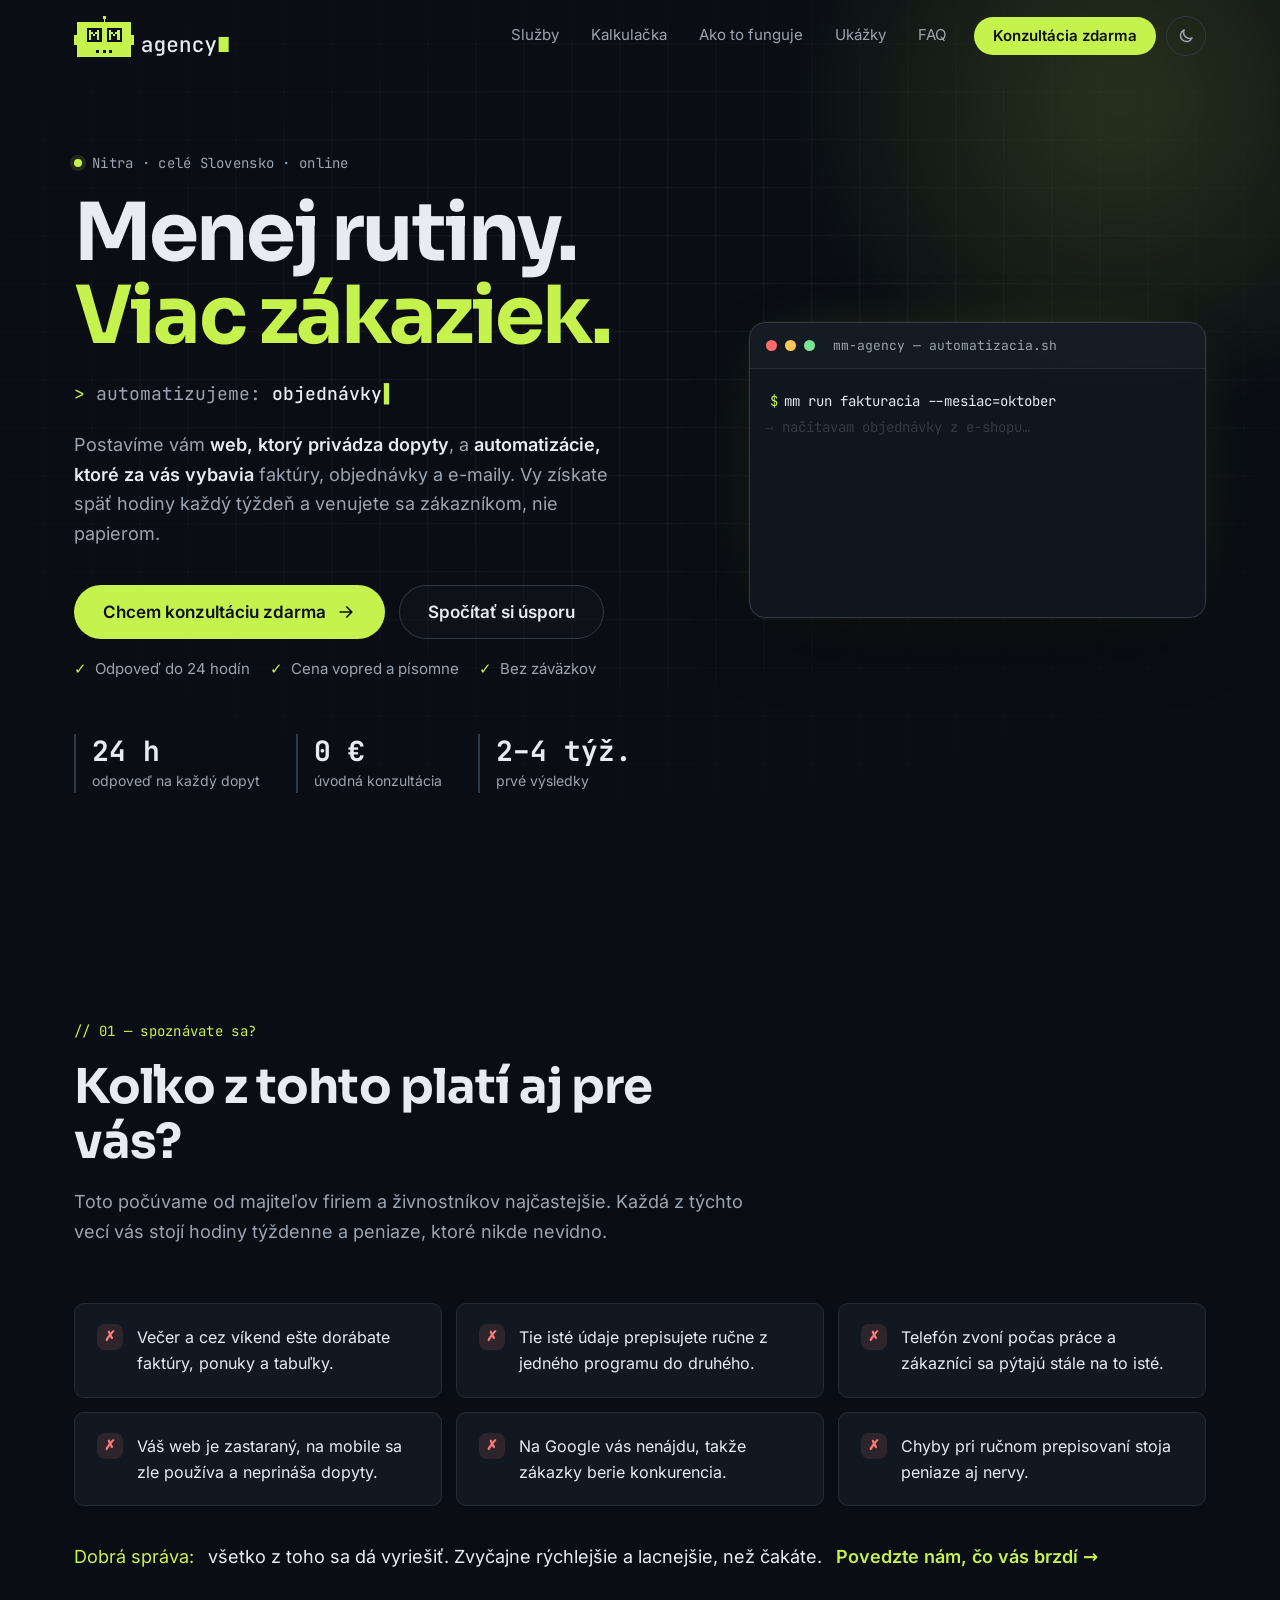
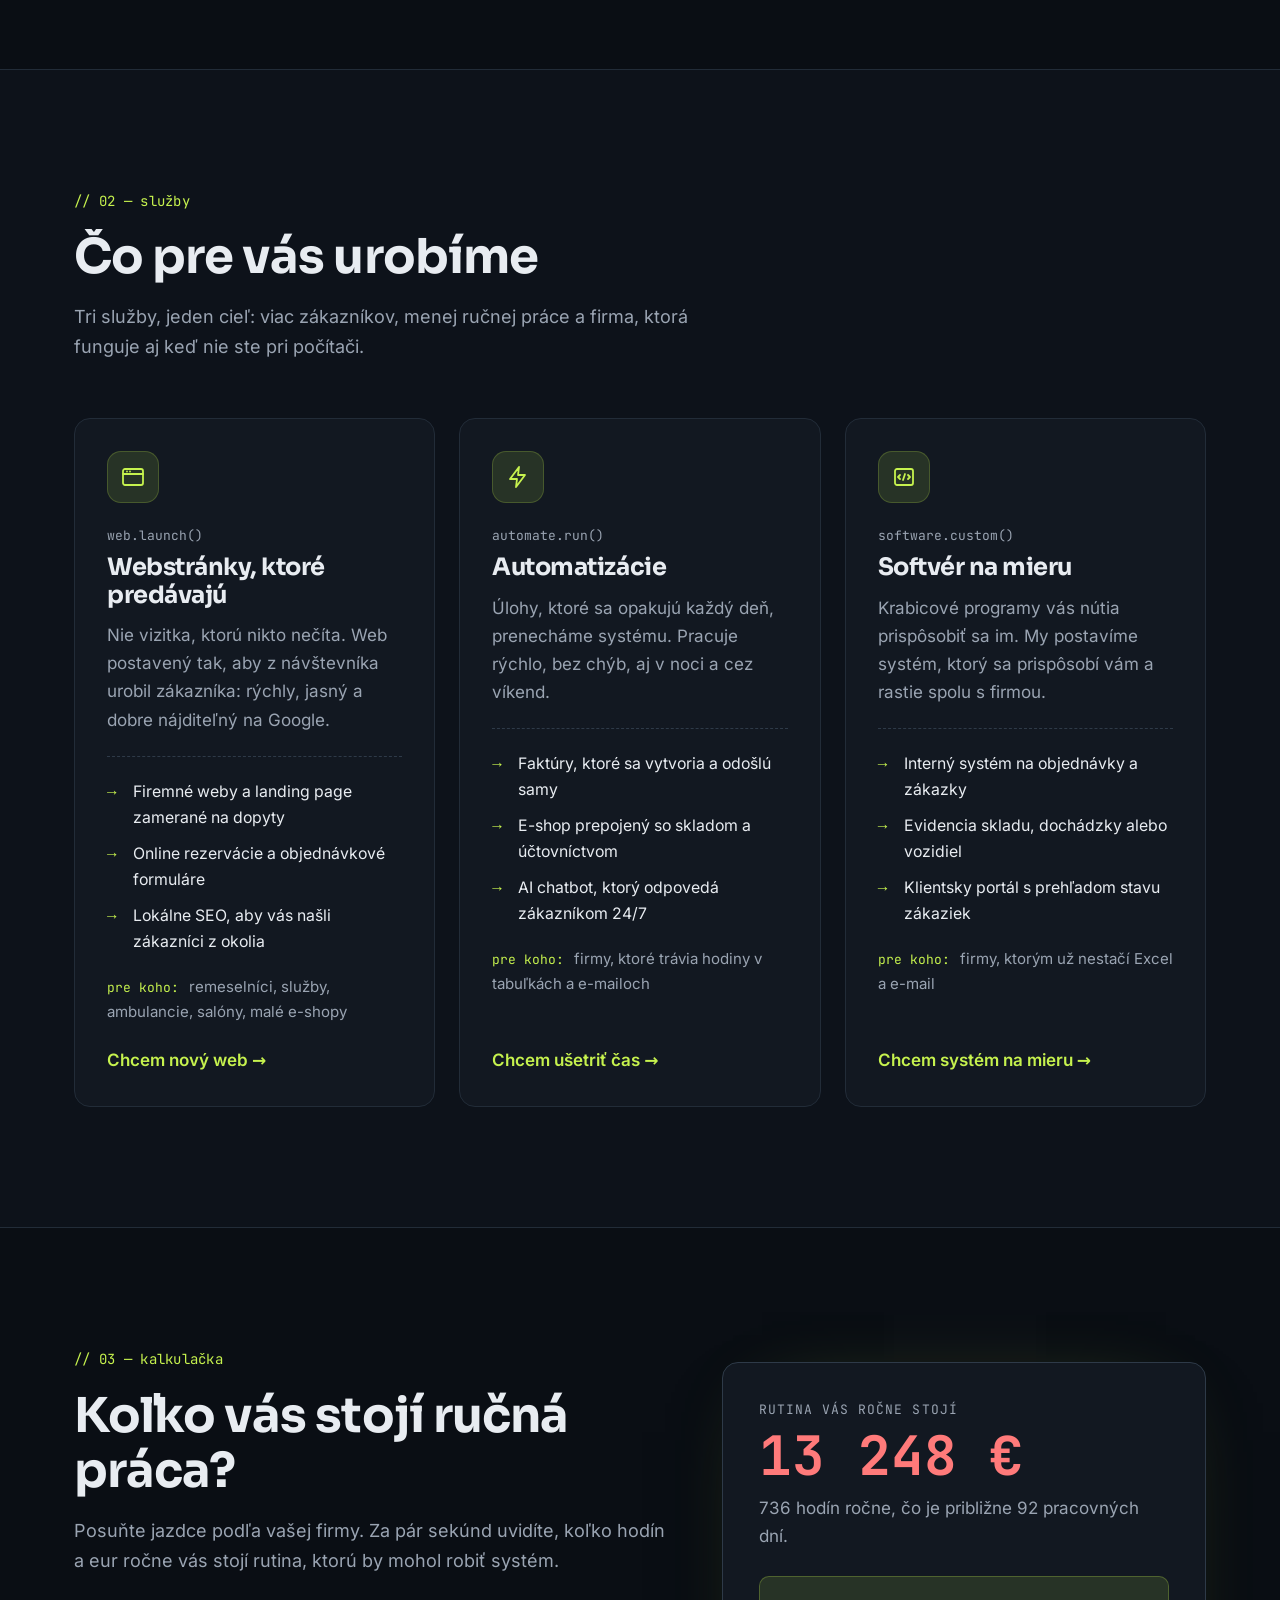
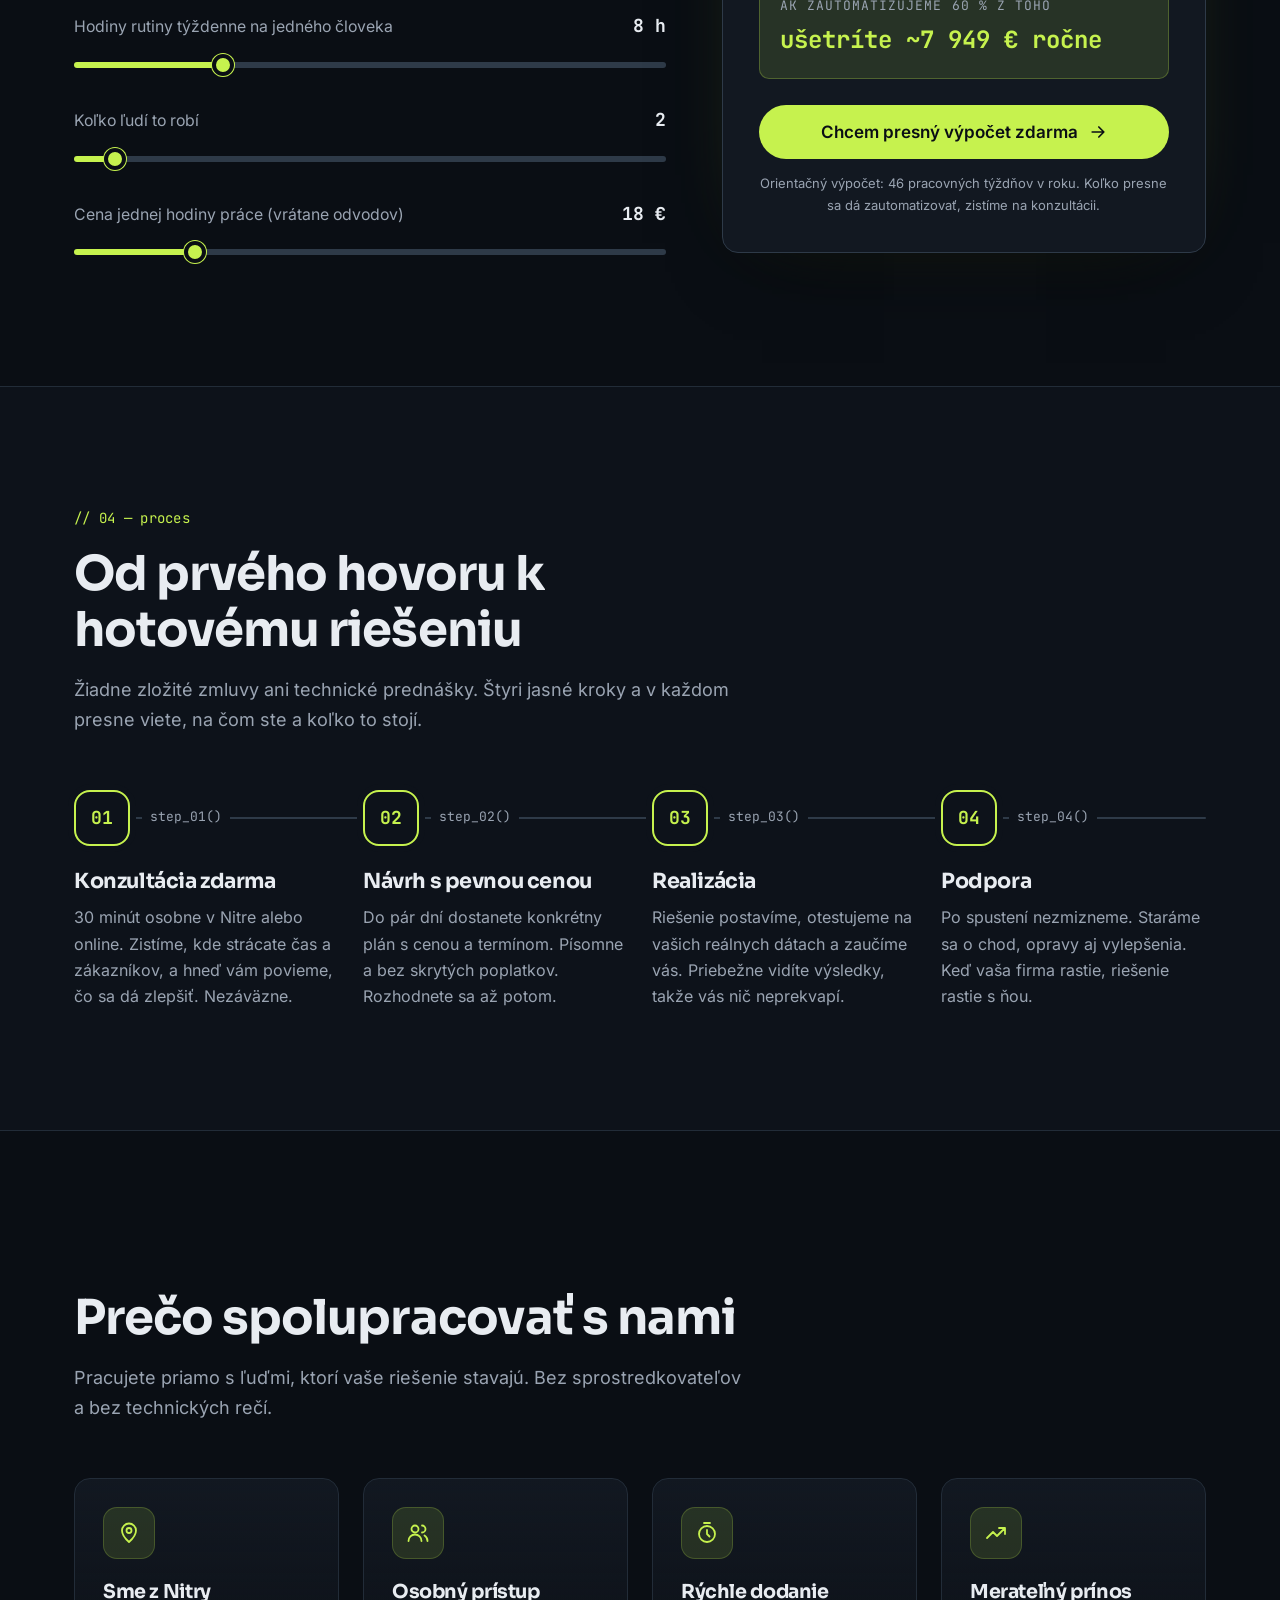
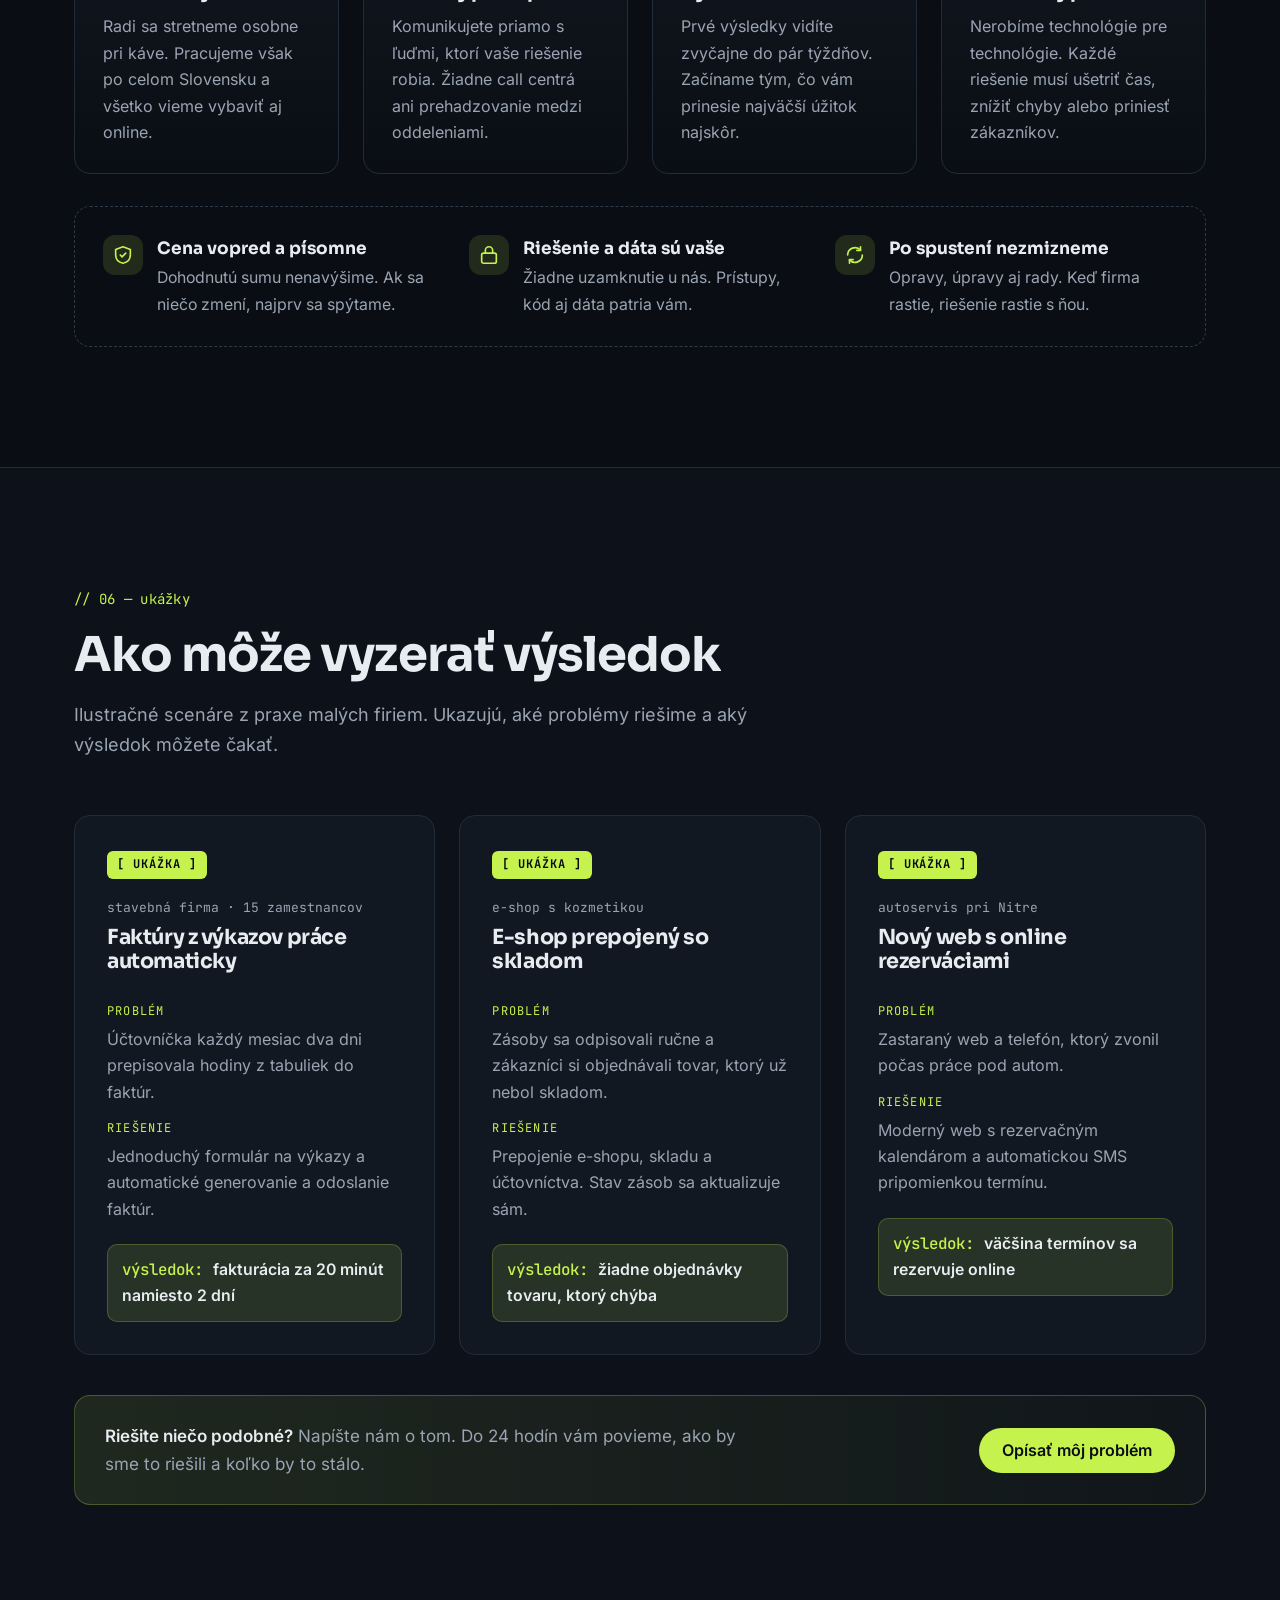
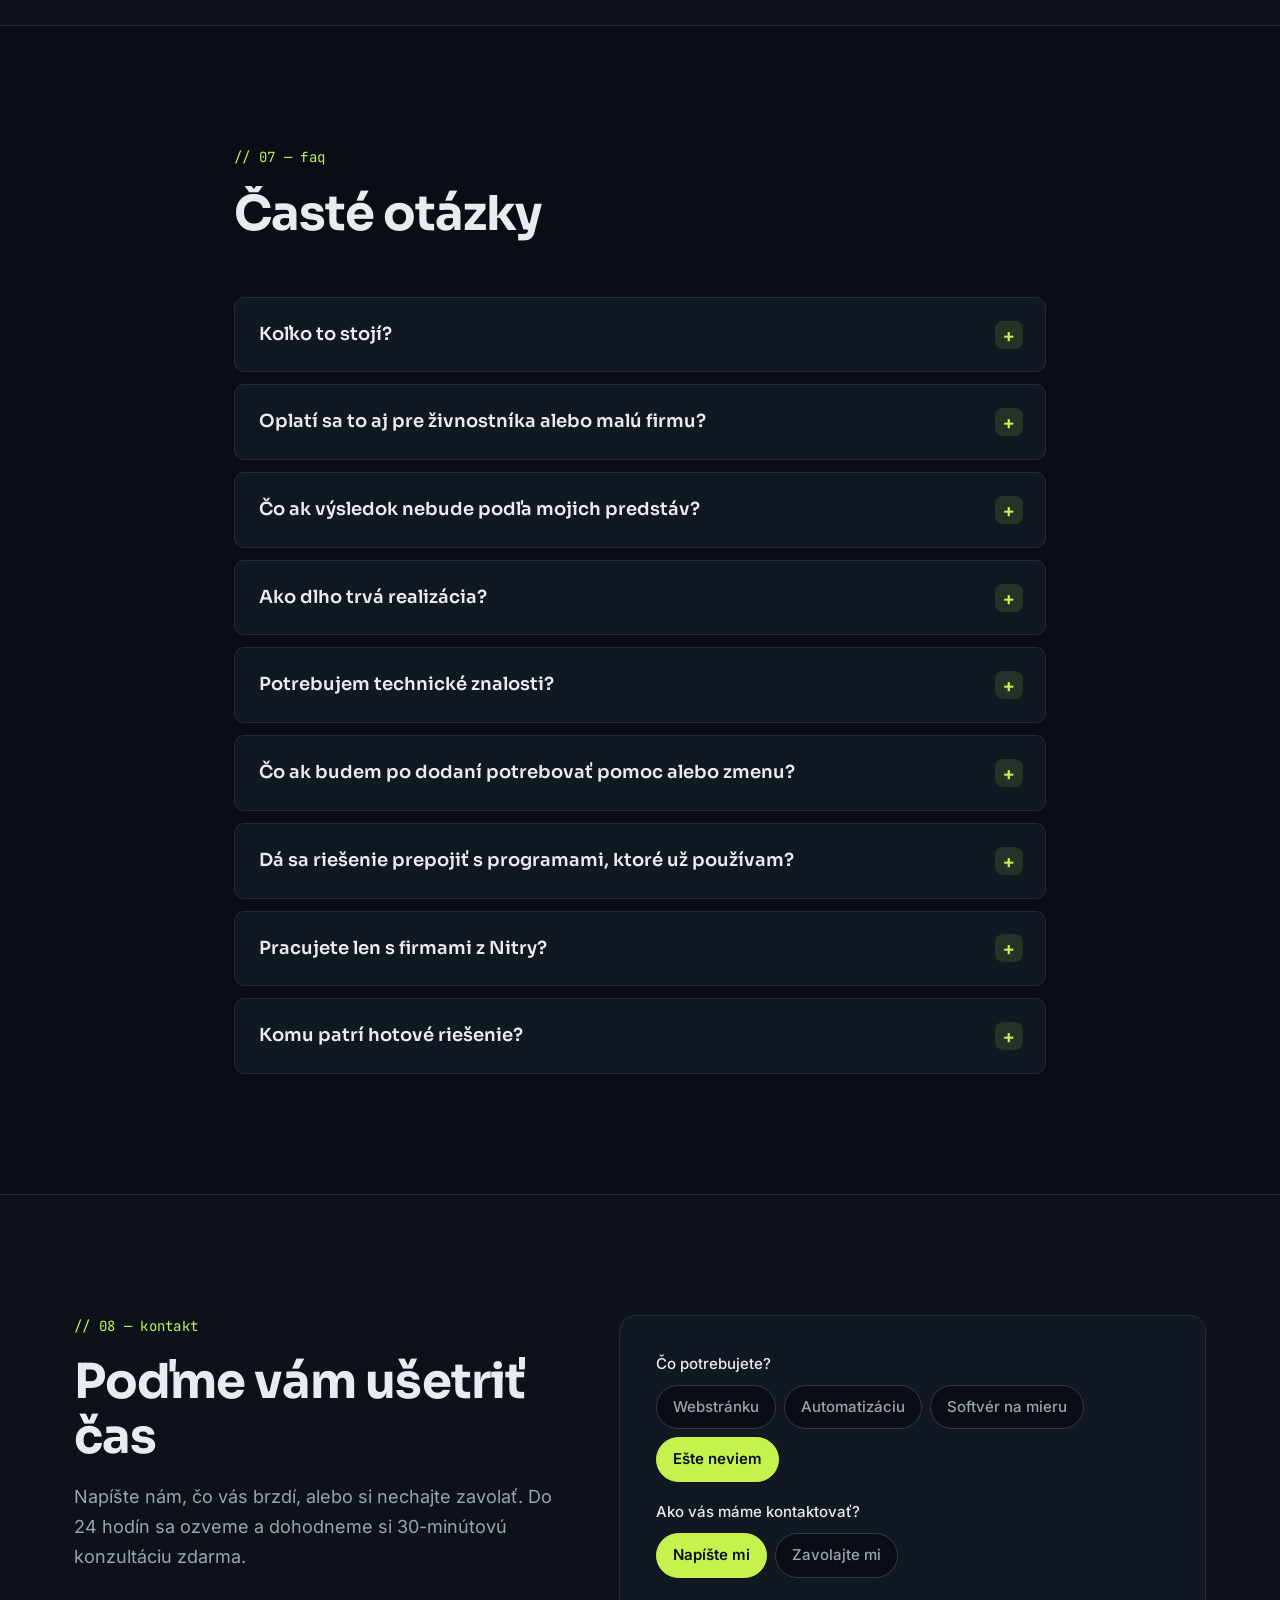
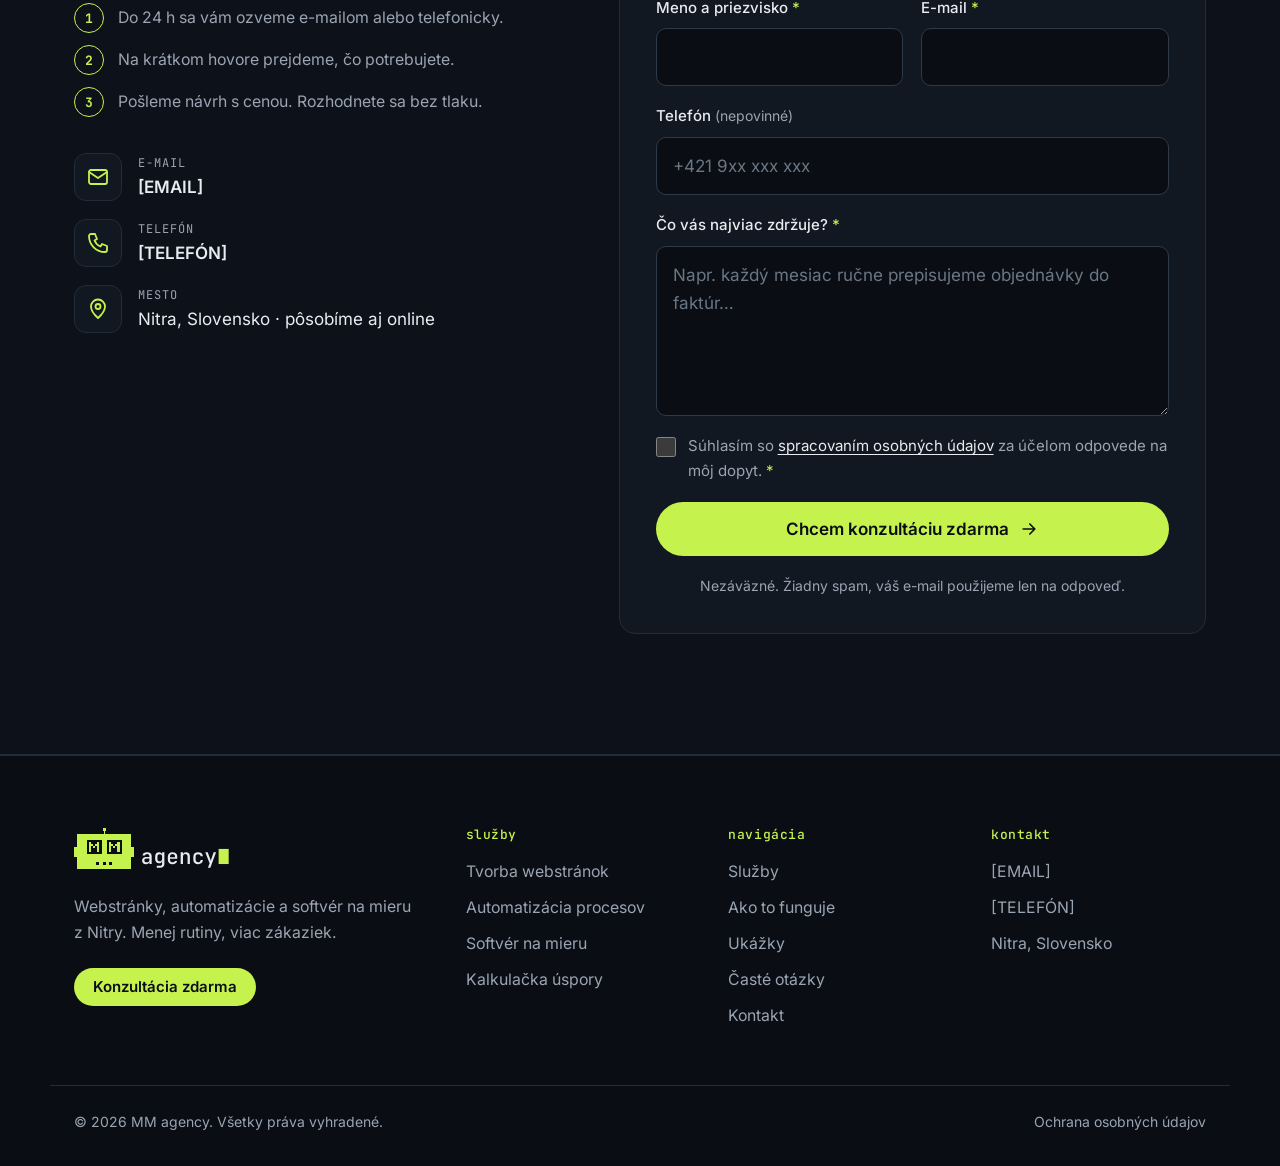
==== commit 77d427f5: "Add light/dark mode toggle and smoother logo hover - Theme toggle in the header; choice is remembere" ====
--- a/index.html
+++ b/index.html
@@ -103,7 +103,7 @@
             <g class="logo-eye"><rect x="124" y="44" width="56" height="56" fill="#0b0e14"/><rect x="132" y="52" width="8" height="40" fill="#c6f24e"/><rect x="164" y="52" width="8" height="40" fill="#c6f24e"/><rect x="140" y="60" width="8" height="8" fill="#c6f24e"/><rect x="156" y="60" width="8" height="8" fill="#c6f24e"/><rect x="148" y="68" width="8" height="8" fill="#c6f24e"/></g>
             <rect x="84" y="128" width="12" height="12" fill="#0b0e14"/><rect x="108" y="128" width="12" height="12" fill="#0b0e14"/><rect x="132" y="128" width="12" height="12" fill="#0b0e14"/>
           </g>
-          <path fill="#e8eaed" d="M271.6 136.8Q264.88 136.8 260.91999999999996 133.0Q256.96 129.2 256.96 123.03999999999999Q256.96 116.8 261.2 113.0Q265.44 109.2 272.48 109.2H284.64V106.0Q284.64 98.4 276.08 98.4Q272.24 98.4 269.92 99.84Q267.6 101.28 267.44 103.84H258.96Q259.36 98.32 263.92 94.75999999999999Q268.48 91.19999999999999 276.16 91.19999999999999Q284.32 91.19999999999999 288.79999999999995 95.08Q293.28 98.96000000000001 293.28 105.92V136.0H284.8V127.76H284.72Q284.16 132.0 280.72 134.4Q277.28 136.8 271.6 136.8ZM274.08 129.68Q278.96 129.68 281.79999999999995 127.32Q284.64 124.96 284.64 120.96V115.28H273.12Q269.68 115.28 267.64 117.28Q265.6 119.28 265.6 122.4Q265.6 125.76 267.84000000000003 127.72Q270.08 129.68 274.08 129.68ZM312.48 150.4V142.96H324.88Q328.48 142.96 330.56 140.96Q332.64 138.96 332.64 135.52V132.24L332.8 124.88Q331.76 128.8 328.68 130.96Q325.6 133.12 321.04 133.12Q314.24 133.12 310.32 128.72Q306.4 124.32 306.4 116.64V107.75999999999999Q306.4 100.16 310.32 95.67999999999999Q314.24 91.19999999999999 321.04 91.19999999999999Q325.6 91.19999999999999 328.64 93.35999999999999Q331.68 95.52 332.72 99.44V92.0H341.2V135.68Q341.2 142.48 336.84000000000003 146.44Q332.48 150.4 324.96 150.4ZM323.84 125.84Q327.92 125.84 330.28 123.32Q332.64 120.8 332.64 116.24V108.24Q332.64 103.75999999999999 330.28 101.24Q327.92 98.72 323.84 98.72Q319.6 98.72 317.32000000000005 101.12Q315.04 103.52 315.04 107.68V116.8Q315.04 121.03999999999999 317.32000000000005 123.44Q319.6 125.84 323.84 125.84ZM372.0 136.8Q363.92 136.8 359.04 132.08Q354.16 127.36 354.16 119.2V108.8Q354.16 100.64 359.04 95.91999999999999Q363.92 91.19999999999999 372.0 91.19999999999999Q377.44 91.19999999999999 381.44 93.32Q385.44 95.44 387.64 99.28Q389.84000000000003 103.12 389.84000000000003 108.24V116.16H362.48V119.75999999999999Q362.48 124.4 365.04 126.96000000000001Q367.6 129.52 372.0 129.52Q375.6 129.52 378.0 128.2Q380.4 126.88 380.88 124.56H389.44Q388.56 130.16 383.8 133.48000000000002Q379.04 136.8 372.0 136.8ZM362.48 108.24V110.08H381.52V108.16Q381.52 103.28 379.03999999999996 100.64Q376.56 98.0 372.0 98.0Q367.44 98.0 364.96000000000004 100.68Q362.48 103.36 362.48 108.24ZM402.72 136.0V92.0H411.28V100.4Q411.92 96.08 415.0 93.63999999999999Q418.08 91.19999999999999 423.04 91.19999999999999Q429.6 91.19999999999999 433.52 95.39999999999999Q437.44 99.6 437.44 106.72V136.0H428.8V108.0Q428.8 103.44 426.48 101.0Q424.16 98.56 420.16 98.56Q416.08 98.56 413.72 101.12Q411.36 103.68 411.36 108.24V136.0ZM468.64 136.8Q460.4 136.8 455.44 132.24Q450.48 127.68 450.48 119.75999999999999V108.24Q450.48 100.32 455.44 95.75999999999999Q460.4 91.19999999999999 468.64 91.19999999999999Q476.64 91.19999999999999 481.44 95.35999999999999Q486.24 99.52 486.56 106.72H478.0Q477.76 102.96000000000001 475.24 100.88Q472.72 98.8 468.64 98.8Q464.24 98.8 461.68 101.24000000000001Q459.12 103.68 459.12 108.16V119.75999999999999Q459.12 124.32 461.68 126.75999999999999Q464.24 129.2 468.64 129.2Q472.8 129.2 475.28 127.11999999999999Q477.76 125.03999999999999 478.0 121.2H486.56Q486.24 128.4 481.44 132.60000000000002Q476.64 136.8 468.64 136.8ZM505.68 150.4 512.08 133.44 495.6 92.0H504.8L514.16 116.8Q514.88 118.56 515.52 120.64Q516.16 122.72 516.4 124.32Q516.72 122.72 517.3199999999999 120.64Q517.92 118.56 518.56 116.8L527.28 92.0H536.4L514.72 150.4Z"/>
+          <path class="logo-word" fill="#e8eaed" d="M271.6 136.8Q264.88 136.8 260.91999999999996 133.0Q256.96 129.2 256.96 123.03999999999999Q256.96 116.8 261.2 113.0Q265.44 109.2 272.48 109.2H284.64V106.0Q284.64 98.4 276.08 98.4Q272.24 98.4 269.92 99.84Q267.6 101.28 267.44 103.84H258.96Q259.36 98.32 263.92 94.75999999999999Q268.48 91.19999999999999 276.16 91.19999999999999Q284.32 91.19999999999999 288.79999999999995 95.08Q293.28 98.96000000000001 293.28 105.92V136.0H284.8V127.76H284.72Q284.16 132.0 280.72 134.4Q277.28 136.8 271.6 136.8ZM274.08 129.68Q278.96 129.68 281.79999999999995 127.32Q284.64 124.96 284.64 120.96V115.28H273.12Q269.68 115.28 267.64 117.28Q265.6 119.28 265.6 122.4Q265.6 125.76 267.84000000000003 127.72Q270.08 129.68 274.08 129.68ZM312.48 150.4V142.96H324.88Q328.48 142.96 330.56 140.96Q332.64 138.96 332.64 135.52V132.24L332.8 124.88Q331.76 128.8 328.68 130.96Q325.6 133.12 321.04 133.12Q314.24 133.12 310.32 128.72Q306.4 124.32 306.4 116.64V107.75999999999999Q306.4 100.16 310.32 95.67999999999999Q314.24 91.19999999999999 321.04 91.19999999999999Q325.6 91.19999999999999 328.64 93.35999999999999Q331.68 95.52 332.72 99.44V92.0H341.2V135.68Q341.2 142.48 336.84000000000003 146.44Q332.48 150.4 324.96 150.4ZM323.84 125.84Q327.92 125.84 330.28 123.32Q332.64 120.8 332.64 116.24V108.24Q332.64 103.75999999999999 330.28 101.24Q327.92 98.72 323.84 98.72Q319.6 98.72 317.32000000000005 101.12Q315.04 103.52 315.04 107.68V116.8Q315.04 121.03999999999999 317.32000000000005 123.44Q319.6 125.84 323.84 125.84ZM372.0 136.8Q363.92 136.8 359.04 132.08Q354.16 127.36 354.16 119.2V108.8Q354.16 100.64 359.04 95.91999999999999Q363.92 91.19999999999999 372.0 91.19999999999999Q377.44 91.19999999999999 381.44 93.32Q385.44 95.44 387.64 99.28Q389.84000000000003 103.12 389.84000000000003 108.24V116.16H362.48V119.75999999999999Q362.48 124.4 365.04 126.96000000000001Q367.6 129.52 372.0 129.52Q375.6 129.52 378.0 128.2Q380.4 126.88 380.88 124.56H389.44Q388.56 130.16 383.8 133.48000000000002Q379.04 136.8 372.0 136.8ZM362.48 108.24V110.08H381.52V108.16Q381.52 103.28 379.03999999999996 100.64Q376.56 98.0 372.0 98.0Q367.44 98.0 364.96000000000004 100.68Q362.48 103.36 362.48 108.24ZM402.72 136.0V92.0H411.28V100.4Q411.92 96.08 415.0 93.63999999999999Q418.08 91.19999999999999 423.04 91.19999999999999Q429.6 91.19999999999999 433.52 95.39999999999999Q437.44 99.6 437.44 106.72V136.0H428.8V108.0Q428.8 103.44 426.48 101.0Q424.16 98.56 420.16 98.56Q416.08 98.56 413.72 101.12Q411.36 103.68 411.36 108.24V136.0ZM468.64 136.8Q460.4 136.8 455.44 132.24Q450.48 127.68 450.48 119.75999999999999V108.24Q450.48 100.32 455.44 95.75999999999999Q460.4 91.19999999999999 468.64 91.19999999999999Q476.64 91.19999999999999 481.44 95.35999999999999Q486.24 99.52 486.56 106.72H478.0Q477.76 102.96000000000001 475.24 100.88Q472.72 98.8 468.64 98.8Q464.24 98.8 461.68 101.24000000000001Q459.12 103.68 459.12 108.16V119.75999999999999Q459.12 124.32 461.68 126.75999999999999Q464.24 129.2 468.64 129.2Q472.8 129.2 475.28 127.11999999999999Q477.76 125.03999999999999 478.0 121.2H486.56Q486.24 128.4 481.44 132.60000000000002Q476.64 136.8 468.64 136.8ZM505.68 150.4 512.08 133.44 495.6 92.0H504.8L514.16 116.8Q514.88 118.56 515.52 120.64Q516.16 122.72 516.4 124.32Q516.72 122.72 517.3199999999999 120.64Q517.92 118.56 518.56 116.8L527.28 92.0H536.4L514.72 150.4Z"/>
           </g>
           <rect class="logo-cursor" x="546" y="79" width="38" height="57" fill="#c6f24e"/>
         </svg>
@@ -124,6 +124,10 @@
           <li class="nav-cta-item"><a href="#kontakt" class="btn btn-primary btn-sm">Konzultácia zdarma</a></li>
         </ul>
       </nav>
+      <button class="theme-toggle" type="button" aria-label="Zapnúť svetlý režim">
+        <svg class="icon i-moon" viewBox="0 0 24 24" aria-hidden="true"><path d="M20 14.5A8 8 0 0 1 9.5 4a8 8 0 1 0 10.5 10.5z"/></svg>
+        <svg class="icon i-sun" viewBox="0 0 24 24" aria-hidden="true"><circle cx="12" cy="12" r="4"/><path d="M12 2v2M12 20v2M4.9 4.9l1.4 1.4M17.7 17.7l1.4 1.4M2 12h2M20 12h2M4.9 19.1l1.4-1.4M17.7 6.3l1.4-1.4"/></svg>
+      </button>
     </div>
   </header>
 
--- a/styles.css
+++ b/styles.css
@@ -27,6 +27,9 @@
   --accent-hover: #D4F873;
   --accent-ink: #0A0E14;      /* text na akcentovom pozadí */
   --accent-soft: rgba(198, 242, 78, 0.12);
+  --accent-fg: #C6F24E;       /* akcent použitý ako farba textu */
+  --header-bg: rgba(10, 14, 20, .78);
+  --header-solid: rgba(10, 14, 20, .97);
   --danger: #FF7A7A;
   --ok: #7BE495;
 
@@ -44,6 +47,27 @@
 
   color-scheme: dark;
 }
+
+/* Svetlý režim – prepína tlačidlo v hlavičke (assets/init.js nastaví data-theme) */
+:root[data-theme="light"] {
+  --bg: #F6F7F2;
+  --bg-alt: #ECEFE5;
+  --surface: #FFFFFF;
+  --surface-2: #F1F3EC;
+  --border: #DCE0D4;
+  --border-strong: #C3C9BB;
+  --text: #0A0E14;
+  --text-muted: #4D5764;
+  --accent-hover: #B5E33A;
+  --accent-soft: rgba(110, 160, 0, 0.12);
+  --accent-fg: #4A7A00;
+  --header-bg: rgba(246, 247, 242, .8);
+  --header-solid: rgba(246, 247, 242, .97);
+  --danger: #C62828;
+  --ok: #2E7D32;
+  color-scheme: light;
+}
+body { transition: background-color .3s var(--ease), color .3s var(--ease); }
 
 /* ---------- Reset ---------- */
 *, *::before, *::after { box-sizing: border-box; }
@@ -84,19 +108,19 @@
   transform: translateY(-160%); transition: transform .2s var(--ease);
 }
 .skip-link:focus { transform: none; }
-:focus-visible { outline: 2px solid var(--accent); outline-offset: 3px; border-radius: 6px; }
+:focus-visible { outline: 2px solid var(--accent-fg); outline-offset: 3px; border-radius: 6px; }
 
 /* ---------- Pomocné ---------- */
 .container { width: 100%; max-width: var(--container); margin: 0 auto; padding: 0 24px; }
 .container-narrow { max-width: 860px; }
 .mono { font-family: var(--font-mono); }
-.accent-text { color: var(--accent); }
+.accent-text { color: var(--accent-fg); }
 .icon { width: 20px; height: 20px; fill: none; stroke: currentColor; stroke-width: 2; stroke-linecap: round; stroke-linejoin: round; }
 
 .mono-label {
   font-family: var(--font-mono);
   font-size: .875rem;
-  color: var(--accent);
+  color: var(--accent-fg);
   letter-spacing: .02em;
   margin-bottom: 16px;
 }
@@ -117,7 +141,7 @@
 .btn-primary .icon { transition: transform .25s var(--ease); }
 .btn-primary:hover .icon { transform: translateX(3px); }
 .btn-ghost { border-color: var(--border-strong); color: var(--text); background: rgba(255,255,255,.02); }
-.btn-ghost:hover { border-color: var(--accent); color: var(--accent); }
+.btn-ghost:hover { border-color: var(--accent-fg); color: var(--accent-fg); }
 .btn[disabled] { opacity: .6; cursor: progress; }
 
 /* ---------- Hlavička / navigácia ---------- */
@@ -128,7 +152,7 @@
   border-bottom: 1px solid transparent;
 }
 .site-header.is-scrolled {
-  background: rgba(10, 14, 20, .78);
+  background: var(--header-bg);
   backdrop-filter: blur(14px) saturate(140%);
   -webkit-backdrop-filter: blur(14px) saturate(140%);
   border-bottom-color: var(--border);
@@ -138,11 +162,29 @@
 .logo { display: inline-flex; align-items: center; }
 .logo-svg { height: 40px; width: auto; overflow: visible; }
 .logo-cursor { animation: blink 1.1s steps(1) infinite; }
+.logo-word { fill: var(--text); transition: fill .3s var(--ease); }
 /* Robot občas žmurkne */
 .logo-eye { transform-box: fill-box; transform-origin: center; animation: robot-blink 5s infinite; }
 .logo-eye + .logo-eye { animation-delay: .04s; }
-.logo:hover .logo-eye { animation: robot-blink .5s 1; }
+.logo-eye rect + rect { transition: fill .3s ease-in-out .15s; }
+/* Po prejdení myšou sa písmená MM v očiach plynulo preklopia (okolo osi X) a zbelejú */
+.logo:hover .logo-eye { animation: mm-flip .45s cubic-bezier(.45, 0, .25, 1) 1; }
+.logo:hover .logo-eye + .logo-eye { animation-delay: .05s; }
+.logo:hover .logo-eye rect + rect { fill: #fff; }
 @keyframes robot-blink { 0%, 92%, 100% { transform: scaleY(1); } 95% { transform: scaleY(.1); } }
+@keyframes mm-flip { 0% { transform: rotateX(0); } 100% { transform: rotateX(360deg); } }
+
+/* Prepínač svetlý/tmavý režim */
+.site-header nav { margin-left: auto; }
+.theme-toggle {
+  flex: none; width: 40px; height: 40px; margin-left: 10px; display: grid; place-items: center;
+  border-radius: 50%; border: 1px solid var(--border-strong); background: transparent;
+  color: var(--text-muted); cursor: pointer; transition: color .2s var(--ease), border-color .2s var(--ease);
+}
+.theme-toggle:hover { color: var(--text); border-color: var(--accent-fg); }
+.theme-toggle .icon { width: 18px; height: 18px; }
+.theme-toggle .i-sun, :root[data-theme="light"] .theme-toggle .i-moon { display: none; }
+:root[data-theme="light"] .theme-toggle .i-sun { display: block; }
 
 .nav-menu { display: flex; align-items: center; gap: 4px; }
 .nav-link {
@@ -202,7 +244,7 @@
 .hero-line { display: block; }
 
 .hero-rotator { margin-top: 22px; font-size: clamp(.95rem, 1.6vw, 1.125rem); line-height: 1.7; color: var(--text-muted); }
-.prompt { color: var(--accent); }
+.prompt { color: var(--accent-fg); }
 .rotator { display: inline-block; overflow: hidden; vertical-align: top; height: 1.7em; line-height: 1.7; }
 .rotator-word {
   display: inline-block; color: var(--text); font-weight: 500; line-height: 1.7;
@@ -210,7 +252,7 @@
 }
 .rotator-word.is-out { transform: translateY(-100%); opacity: 0; }
 .rotator-word.is-in { transform: translateY(100%); opacity: 0; transition: none; }
-.caret { color: var(--accent); animation: blink 1.1s steps(1) infinite; margin-left: 2px; }
+.caret { color: var(--accent-fg); animation: blink 1.1s steps(1) infinite; margin-left: 2px; }
 
 .hero-sub { margin-top: 20px; max-width: 560px; color: var(--text-muted); font-size: 1.125rem; }
 .hero-actions { margin-top: 36px; display: flex; flex-wrap: wrap; gap: 14px; }
@@ -242,11 +284,20 @@
 }
 .terminal-body code { white-space: normal; font: inherit; }
 .t-line { display: block; white-space: pre-wrap; }
-.t-prompt { color: var(--accent); margin-right: 6px; }
+.t-prompt { color: var(--accent-fg); margin-right: 6px; }
 .t-muted { color: var(--text-muted); }
 .t-ok { color: var(--ok); }
-.t-accent { color: var(--accent); }
+.t-accent { color: var(--accent-fg); }
 .t-cursor { display: inline-block; width: .6em; height: 1.1em; background: var(--accent); vertical-align: text-bottom; animation: blink 1.1s steps(1) infinite; }
+
+/* Terminál ostáva tmavý aj vo svetlom režime */
+:root[data-theme="light"] .terminal {
+  --text: #E8ECF1; --text-muted: #9AA4B2; --border: #222C38; --border-strong: #2E3A48;
+  --accent-fg: #C6F24E; --ok: #7BE495;
+  background: #121821; color: var(--text);
+  box-shadow: 0 30px 70px -30px rgba(10, 14, 20, .45);
+}
+:root[data-theme="light"] .hero-glow { opacity: .55; }
 
 /* ---------- Sekcie ---------- */
 .section { padding: 120px 0; position: relative; }
@@ -284,7 +335,7 @@
 
 .card-icon, .feature-icon {
   width: 52px; height: 52px; border-radius: 14px; display: grid; place-items: center;
-  background: var(--accent-soft); color: var(--accent); margin-bottom: 22px;
+  background: var(--accent-soft); color: var(--accent-fg); margin-bottom: 22px;
   border: 1px solid rgba(198, 242, 78, .2);
 }
 .card-icon svg, .feature-icon svg, .contact-icon svg { width: 24px; height: 24px; fill: none; stroke: currentColor; stroke-width: 1.8; stroke-linecap: round; stroke-linejoin: round; }
@@ -295,7 +346,7 @@
 .card-list li { position: relative; padding-left: 26px; font-size: .9875rem; }
 .card-list li::before {
   content: "→"; position: absolute; left: 0; top: 0;
-  font-family: var(--font-mono); color: var(--accent);
+  font-family: var(--font-mono); color: var(--accent-fg);
 }
 
 /* Proces */
@@ -313,7 +364,7 @@
 .step-num {
   position: relative; z-index: 1;
   display: grid; place-items: center; width: 56px; height: 56px; border-radius: 16px;
-  background: var(--bg-alt); border: 2px solid var(--accent); color: var(--accent);
+  background: var(--bg-alt); border: 2px solid var(--accent-fg); color: var(--accent-fg);
   font-weight: 700; font-size: 1.125rem; margin-bottom: 24px;
   box-shadow: 0 0 0 6px var(--bg-alt);
 }
@@ -328,7 +379,7 @@
 /* Výhody */
 .feature {
   padding: 28px; border-radius: var(--radius); border: 1px solid var(--border);
-  background: linear-gradient(180deg, var(--surface), rgba(18, 24, 33, .4));
+  background: linear-gradient(180deg, var(--surface), transparent);
   transition: border-color .3s var(--ease), transform .35s var(--ease);
 }
 .feature:hover { border-color: rgba(198, 242, 78, .4); transform: translateY(-4px); }
@@ -343,13 +394,13 @@
 .case-client { margin: 18px 0 8px; font-size: .8125rem; color: var(--text-muted); }
 .case h3 { font-size: 1.3rem; margin-bottom: 18px; }
 .case-body { margin: 0; display: grid; gap: 4px; }
-.case-body dt { font-family: var(--font-mono); font-size: .75rem; text-transform: uppercase; letter-spacing: .1em; color: var(--accent); margin-top: 10px; }
+.case-body dt { font-family: var(--font-mono); font-size: .75rem; text-transform: uppercase; letter-spacing: .1em; color: var(--accent-fg); margin-top: 10px; }
 .case-body dd { margin: 0; color: var(--text-muted); font-size: 1rem; }
 .case-result {
   margin-top: 22px; padding: 12px 14px; border-radius: var(--radius-sm);
   background: var(--accent-soft); border: 1px solid rgba(198, 242, 78, .22); font-weight: 600; font-size: .9875rem;
 }
-.case-result .mono { color: var(--accent); font-weight: 500; margin-right: 6px; }
+.case-result .mono { color: var(--accent-fg); font-weight: 500; margin-right: 6px; }
 
 /* FAQ */
 .faq-list { display: grid; gap: 12px; }
@@ -364,7 +415,7 @@
 .faq summary::after {
   content: "+"; position: absolute; right: 22px; top: 50%; transform: translateY(-50%);
   width: 28px; height: 28px; display: grid; place-items: center; border-radius: 8px;
-  font-family: var(--font-mono); font-size: 1.2rem; color: var(--accent); background: var(--accent-soft);
+  font-family: var(--font-mono); font-size: 1.2rem; color: var(--accent-fg); background: var(--accent-soft);
   transition: transform .3s var(--ease);
 }
 .faq[open] summary::after { transform: translateY(-50%) rotate(45deg); }
@@ -375,10 +426,10 @@
 .contact-list { margin-top: 36px; display: grid; gap: 18px; }
 .contact-list li { display: flex; gap: 16px; align-items: center; }
 .contact-list li > span:last-child { display: flex; flex-direction: column; }
-.contact-icon { width: 48px; height: 48px; flex: none; border-radius: 12px; display: grid; place-items: center; background: var(--surface); border: 1px solid var(--border); color: var(--accent); }
+.contact-icon { width: 48px; height: 48px; flex: none; border-radius: 12px; display: grid; place-items: center; background: var(--surface); border: 1px solid var(--border); color: var(--accent-fg); }
 .contact-label { font-size: .75rem; color: var(--text-muted); text-transform: uppercase; letter-spacing: .08em; }
 .contact-list a { font-weight: 600; transition: color .2s; }
-.contact-list a:hover { color: var(--accent); }
+.contact-list a:hover { color: var(--accent-fg); }
 
 .contact-form {
   padding: 36px; border-radius: var(--radius); background: var(--surface); border: 1px solid var(--border);
@@ -387,7 +438,7 @@
 .form-row { display: grid; grid-template-columns: 1fr 1fr; gap: 18px; }
 .field { display: grid; gap: 8px; }
 .field label { font-size: .9375rem; font-weight: 500; }
-.req { color: var(--accent); }
+.req { color: var(--accent-fg); }
 .optional { color: var(--text-muted); font-weight: 400; font-size: .875rem; }
 .field input:not([type="checkbox"]), .field textarea {
   width: 100%; padding: 14px 16px; border-radius: var(--radius-sm);
@@ -397,14 +448,14 @@
 .field textarea { resize: vertical; min-height: 130px; }
 .field input::placeholder, .field textarea::placeholder { color: #6B7684; }
 .field input:not([type="checkbox"]):focus, .field textarea:focus {
-  outline: none; border-color: var(--accent); box-shadow: 0 0 0 4px var(--accent-soft);
+  outline: none; border-color: var(--accent-fg); box-shadow: 0 0 0 4px var(--accent-soft);
 }
 .field [aria-invalid="true"] { border-color: var(--danger) !important; }
 .field-error { font-size: .875rem; color: var(--danger); min-height: 0; }
 .field-error:empty { display: none; }
 
 .field-check { grid-template-columns: auto 1fr; align-items: start; column-gap: 12px; }
-.field-check input { width: 20px; height: 20px; margin: 3px 0 0; accent-color: var(--accent); cursor: pointer; }
+.field-check input { width: 20px; height: 20px; margin: 3px 0 0; accent-color: var(--accent-fg); cursor: pointer; }
 .field-check label { font-weight: 400; color: var(--text-muted); font-size: .9375rem; }
 .field-check label a { color: var(--text); text-decoration: underline; text-underline-offset: 3px; }
 .field-check .field-error { grid-column: 1 / -1; }
@@ -418,7 +469,7 @@
 /* ---------- Predajné prvky ---------- */
 .hero-sub strong { color: var(--text); font-weight: 600; }
 .trust-line { margin-top: 18px; display: flex; flex-wrap: wrap; gap: 8px 20px; font-size: .9375rem; color: var(--text-muted); }
-.trust-line li::before { content: "✓"; margin-right: 8px; color: var(--accent); font-family: var(--font-mono); }
+.trust-line li::before { content: "✓"; margin-right: 8px; color: var(--accent-fg); font-family: var(--font-mono); }
 
 .section-tight { padding-bottom: 96px; }
 .pains { display: grid; grid-template-columns: repeat(3, 1fr); gap: 14px; }
@@ -432,15 +483,15 @@
   background: rgba(255, 122, 122, .12); color: var(--danger); font-size: .875rem; font-weight: 700;
 }
 .pains-answer { margin-top: 36px; font-size: 1.125rem; display: flex; flex-wrap: wrap; align-items: baseline; gap: 6px 14px; }
-.link-arrow { color: var(--accent); font-weight: 600; border-bottom: 1px solid transparent; transition: border-color .2s; }
-.link-arrow:hover { border-bottom-color: var(--accent); }
+.link-arrow { color: var(--accent-fg); font-weight: 600; border-bottom: 1px solid transparent; transition: border-color .2s; }
+.link-arrow:hover { border-bottom-color: var(--accent-fg); }
 
 .card { display: flex; flex-direction: column; }
 .card-for { margin-top: 20px; font-size: .9375rem; color: var(--text-muted); }
-.card-for .mono { color: var(--accent); margin-right: 6px; font-size: .8125rem; }
+.card-for .mono { color: var(--accent-fg); margin-right: 6px; font-size: .8125rem; }
 .card-cta {
   margin-top: auto; padding-top: 22px; align-self: flex-start;
-  font-weight: 600; color: var(--accent);
+  font-weight: 600; color: var(--accent-fg);
 }
 .card-cta span { display: inline-block; transition: transform .25s var(--ease); }
 .card-cta:hover span { transform: translateX(4px); }
@@ -477,14 +528,14 @@
 .calc-big { margin-top: 6px; font-size: clamp(2.4rem, 5vw, 3.4rem); font-weight: 700; color: var(--danger); line-height: 1.1; }
 .calc-sub { margin-top: 8px; color: var(--text-muted); }
 .calc-save { margin: 26px 0; padding: 18px 20px; border-radius: var(--radius-sm); background: var(--accent-soft); border: 1px solid rgba(198,242,78,.25); }
-.calc-mid { margin-top: 4px; font-size: 1.5rem; font-weight: 700; color: var(--accent); }
+.calc-mid { margin-top: 4px; font-size: 1.5rem; font-weight: 700; color: var(--accent-fg); }
 .calc-note { margin-top: 14px; font-size: .8125rem; color: var(--text-muted); text-align: center; }
 
 /* Záruky */
 .guarantees { margin-top: 32px; display: grid; grid-template-columns: repeat(3, 1fr); gap: 24px; padding: 28px; border-radius: var(--radius); border: 1px dashed var(--border-strong); }
 .guarantees li { display: flex; gap: 14px; align-items: flex-start; font-size: .9875rem; color: var(--text-muted); }
 .guarantees strong { display: block; color: var(--text); font-family: var(--font-head); font-size: 1.0625rem; margin-bottom: 2px; }
-.g-icon { flex: none; width: 40px; height: 40px; border-radius: 12px; display: grid; place-items: center; background: var(--accent-soft); color: var(--accent); }
+.g-icon { flex: none; width: 40px; height: 40px; border-radius: 12px; display: grid; place-items: center; background: var(--accent-soft); color: var(--accent-fg); }
 .g-icon svg { width: 22px; height: 22px; fill: none; stroke: currentColor; stroke-width: 1.8; stroke-linecap: round; stroke-linejoin: round; }
 
 /* Výzva pod ukážkami */
@@ -503,7 +554,7 @@
 .next-steps li { display: flex; gap: 14px; align-items: center; color: var(--text-muted); font-size: .9875rem; }
 .next-steps .mono {
   flex: none; width: 30px; height: 30px; border-radius: 50%; display: grid; place-items: center;
-  border: 1px solid var(--accent); color: var(--accent); font-size: .8125rem; font-weight: 700;
+  border: 1px solid var(--accent); color: var(--accent-fg); font-size: .8125rem; font-weight: 700;
 }
 
 /* Výber v kontaktnom formulári („chips“) */
@@ -517,9 +568,9 @@
   border: 1px solid var(--border-strong); background: var(--bg); color: var(--text-muted);
   transition: border-color .2s var(--ease), color .2s var(--ease), background-color .2s var(--ease);
 }
-.chip:hover span { border-color: var(--accent); color: var(--text); }
-.chip input:checked + span { background: var(--accent); border-color: var(--accent); color: var(--accent-ink); font-weight: 600; }
-.chip input:focus-visible + span { outline: 2px solid var(--accent); outline-offset: 3px; }
+.chip:hover span { border-color: var(--accent-fg); color: var(--text); }
+.chip input:checked + span { background: var(--accent); border-color: var(--accent-fg); color: var(--accent-ink); font-weight: 600; }
+.chip input:focus-visible + span { outline: 2px solid var(--accent-fg); outline-offset: 3px; }
 .form-note { font-size: .875rem; color: var(--text-muted); text-align: center; }
 
 /* Plávajúce tlačidlo (len mobil) */
@@ -531,7 +582,7 @@
 .site-footer { padding: 72px 0 32px; border-top: 1px solid var(--border); }
 .footer-grid { display: grid; grid-template-columns: 1.6fr 1fr 1fr 1fr; gap: 48px; }
 .footer-brand p { margin-top: 18px; max-width: 360px; color: var(--text-muted); font-size: .9875rem; }
-.footer-title { font-size: .8125rem; color: var(--accent); font-weight: 500; margin-bottom: 16px; letter-spacing: .04em; }
+.footer-title { font-size: .8125rem; color: var(--accent-fg); font-weight: 500; margin-bottom: 16px; letter-spacing: .04em; }
 .footer-col ul { display: grid; gap: 10px; }
 .footer-col li, .footer-col a { color: var(--text-muted); font-size: .9875rem; }
 .footer-col a:hover { color: var(--text); }
@@ -549,13 +600,13 @@
 .prose h2 { font-size: 1.4rem; margin: 40px 0 12px; }
 .prose p, .prose li { color: var(--text-muted); margin-bottom: 12px; }
 .prose ul { list-style: disc; padding-left: 22px; }
-.prose a { color: var(--accent); text-decoration: underline; text-underline-offset: 3px; }
+.prose a { color: var(--accent-fg); text-decoration: underline; text-underline-offset: 3px; }
 .notice {
   margin: 24px 0 8px; padding: 14px 18px; border-radius: var(--radius-sm);
-  border: 1px dashed var(--accent); background: var(--accent-soft); color: var(--text); font-size: .9375rem;
+  border: 1px dashed var(--accent-fg); background: var(--accent-soft); color: var(--text); font-size: .9375rem;
 }
 .error-page { min-height: 100vh; min-height: 100svh; display: grid; place-items: center; text-align: center; padding: 48px 24px; }
-.error-page .error-code { margin: 0; font-family: var(--font-mono); font-size: clamp(5rem, 18vw, 10rem); font-weight: 700; color: var(--accent); line-height: 1; letter-spacing: -0.04em; }
+.error-page .error-code { margin: 0; font-family: var(--font-mono); font-size: clamp(5rem, 18vw, 10rem); font-weight: 700; color: var(--accent-fg); line-height: 1; letter-spacing: -0.04em; }
 .error-page h1 { font-size: clamp(1.6rem, 4vw, 2.2rem); margin: 16px 0 12px; }
 .error-page p { color: var(--text-muted); max-width: 460px; margin: 0 auto 32px; }
 .error-term { font-family: var(--font-mono); font-size: .9rem; color: var(--text-muted); margin-bottom: 28px !important; }
@@ -570,7 +621,7 @@
 .js.motion:not(.no-anim) [data-split]:not(.is-split) { opacity: 0; }
 .js.motion:not(.no-anim) [data-scramble]:not(.is-scrambling) { visibility: hidden; }
 .scr { color: var(--text-muted); opacity: .55; }
-.hero-line.accent-text .scr { color: var(--accent); }
+.hero-line.accent-text .scr { color: var(--accent-fg); }
 
 @keyframes blink { 50% { opacity: 0; } }
 @keyframes pulse { 0%, 100% { box-shadow: 0 0 0 4px var(--accent-soft); } 50% { box-shadow: 0 0 0 8px rgba(198,242,78,.04); } }
@@ -597,7 +648,7 @@
     position: fixed; inset: var(--header-h) 0 auto 0;
     flex-direction: column; align-items: stretch; gap: 4px;
     padding: 16px 20px 28px;
-    background: rgba(10, 14, 20, .97);
+    background: var(--header-solid);
     backdrop-filter: blur(14px); -webkit-backdrop-filter: blur(14px);
     border-bottom: 1px solid var(--border);
     transform: translateY(-12px); opacity: 0; visibility: hidden;
@@ -606,10 +657,12 @@
   .nav-menu.is-open { transform: none; opacity: 1; visibility: visible; }
   .nav-link { padding: 14px 8px; font-size: 1.0625rem; border-bottom: 1px solid var(--border); border-radius: 0; }
   .nav-link::after { display: none; }
-  .nav-link.is-active { color: var(--accent); }
+  .nav-link.is-active { color: var(--accent-fg); }
+  .theme-toggle { order: 1; margin-left: auto; }
+  .site-header nav { order: 2; margin-left: 10px; }
   .nav-cta-item { margin: 16px 0 0; }
   .nav-cta-item .btn { width: 100%; padding: 14px; }
-  .site-header.menu-open { background: rgba(10, 14, 20, .97); border-bottom-color: var(--border); }
+  .site-header.menu-open { background: var(--header-solid); border-bottom-color: var(--border); }
 
   .section { padding: 88px 0; }
   .cards-3 { grid-template-columns: 1fr; }
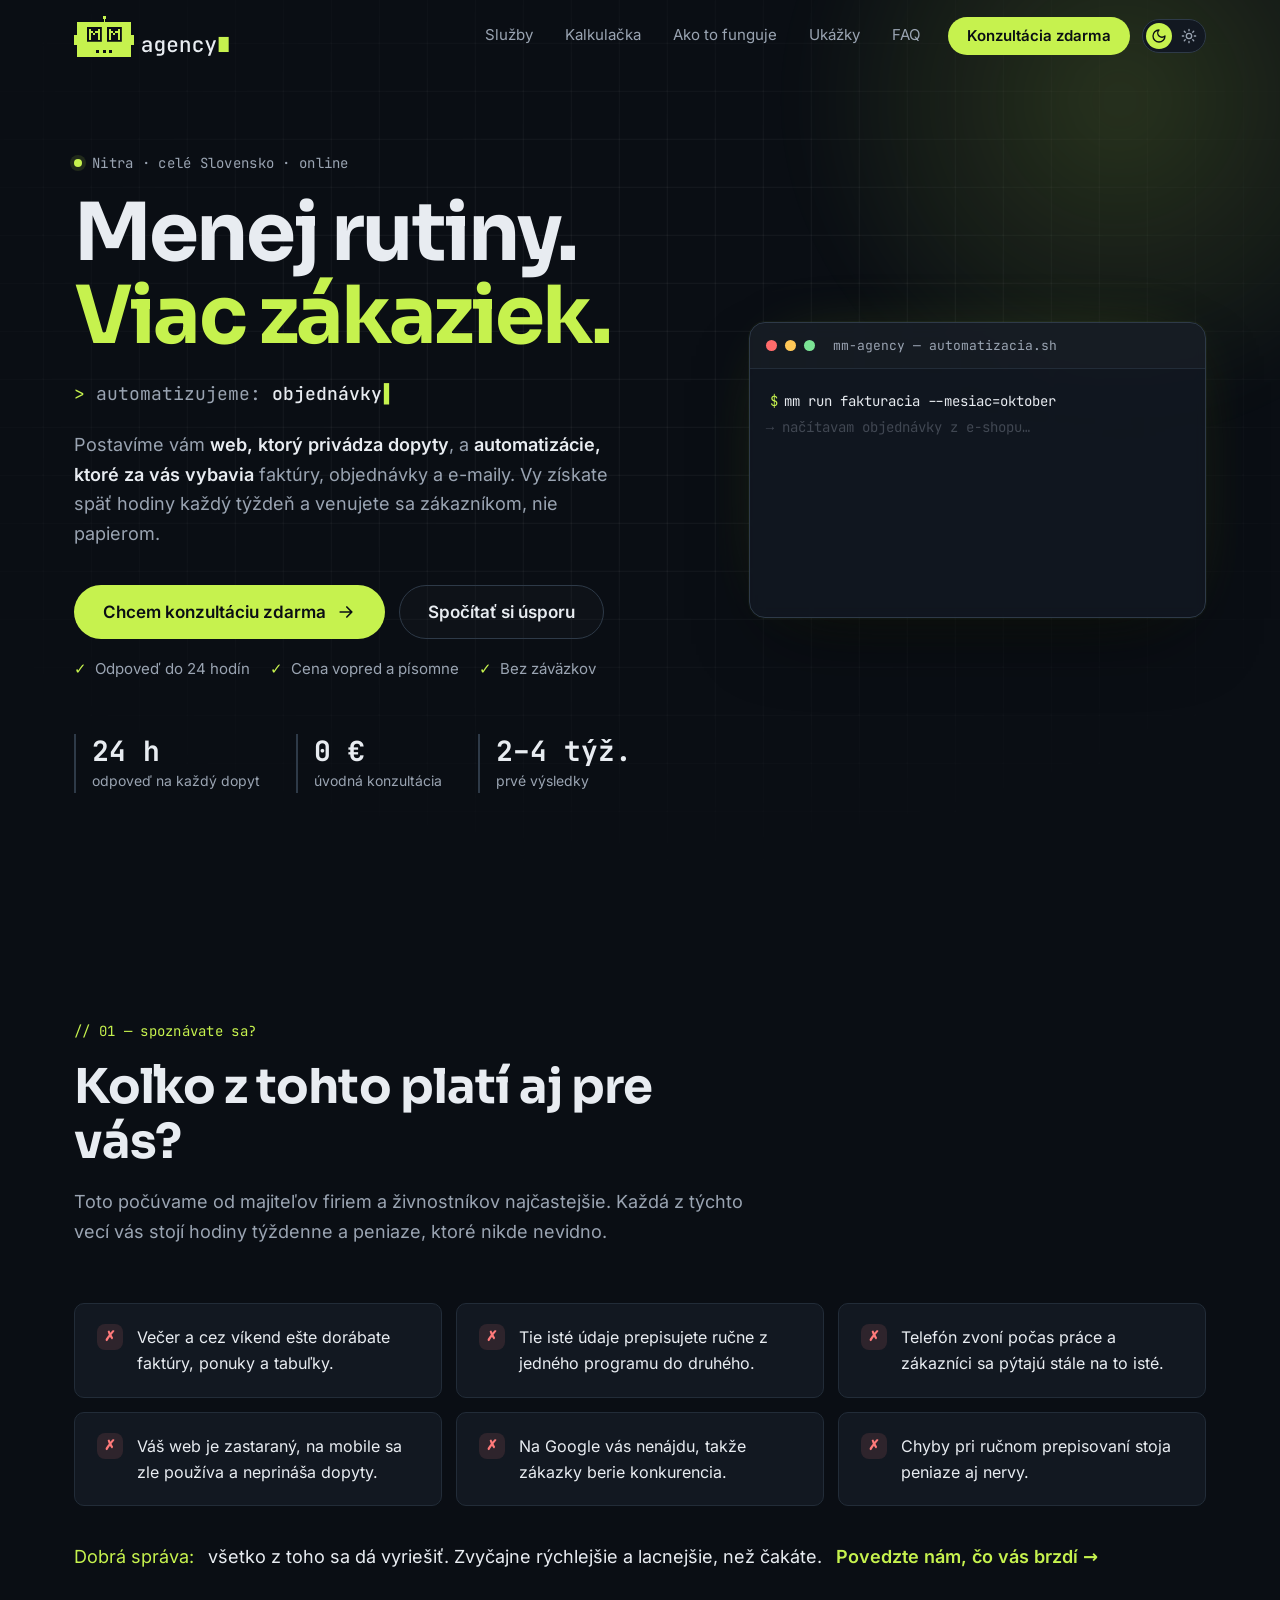
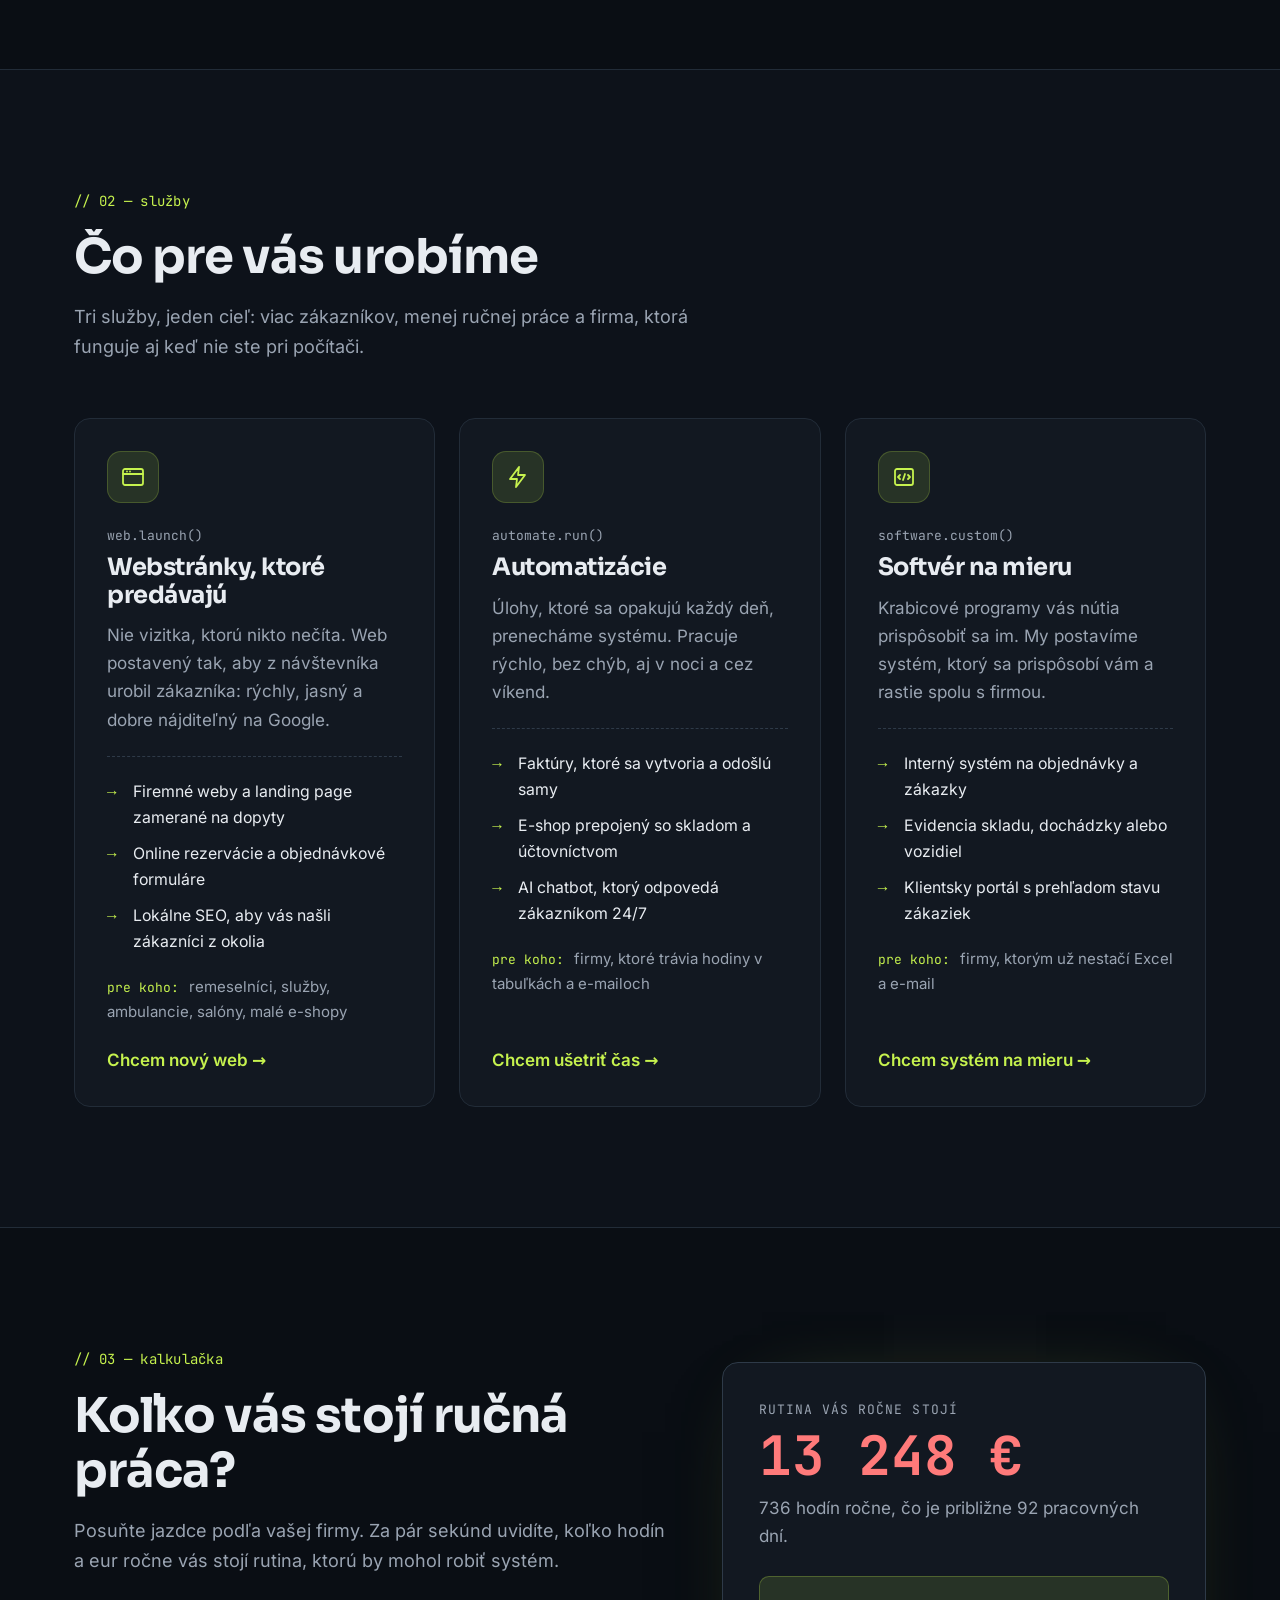
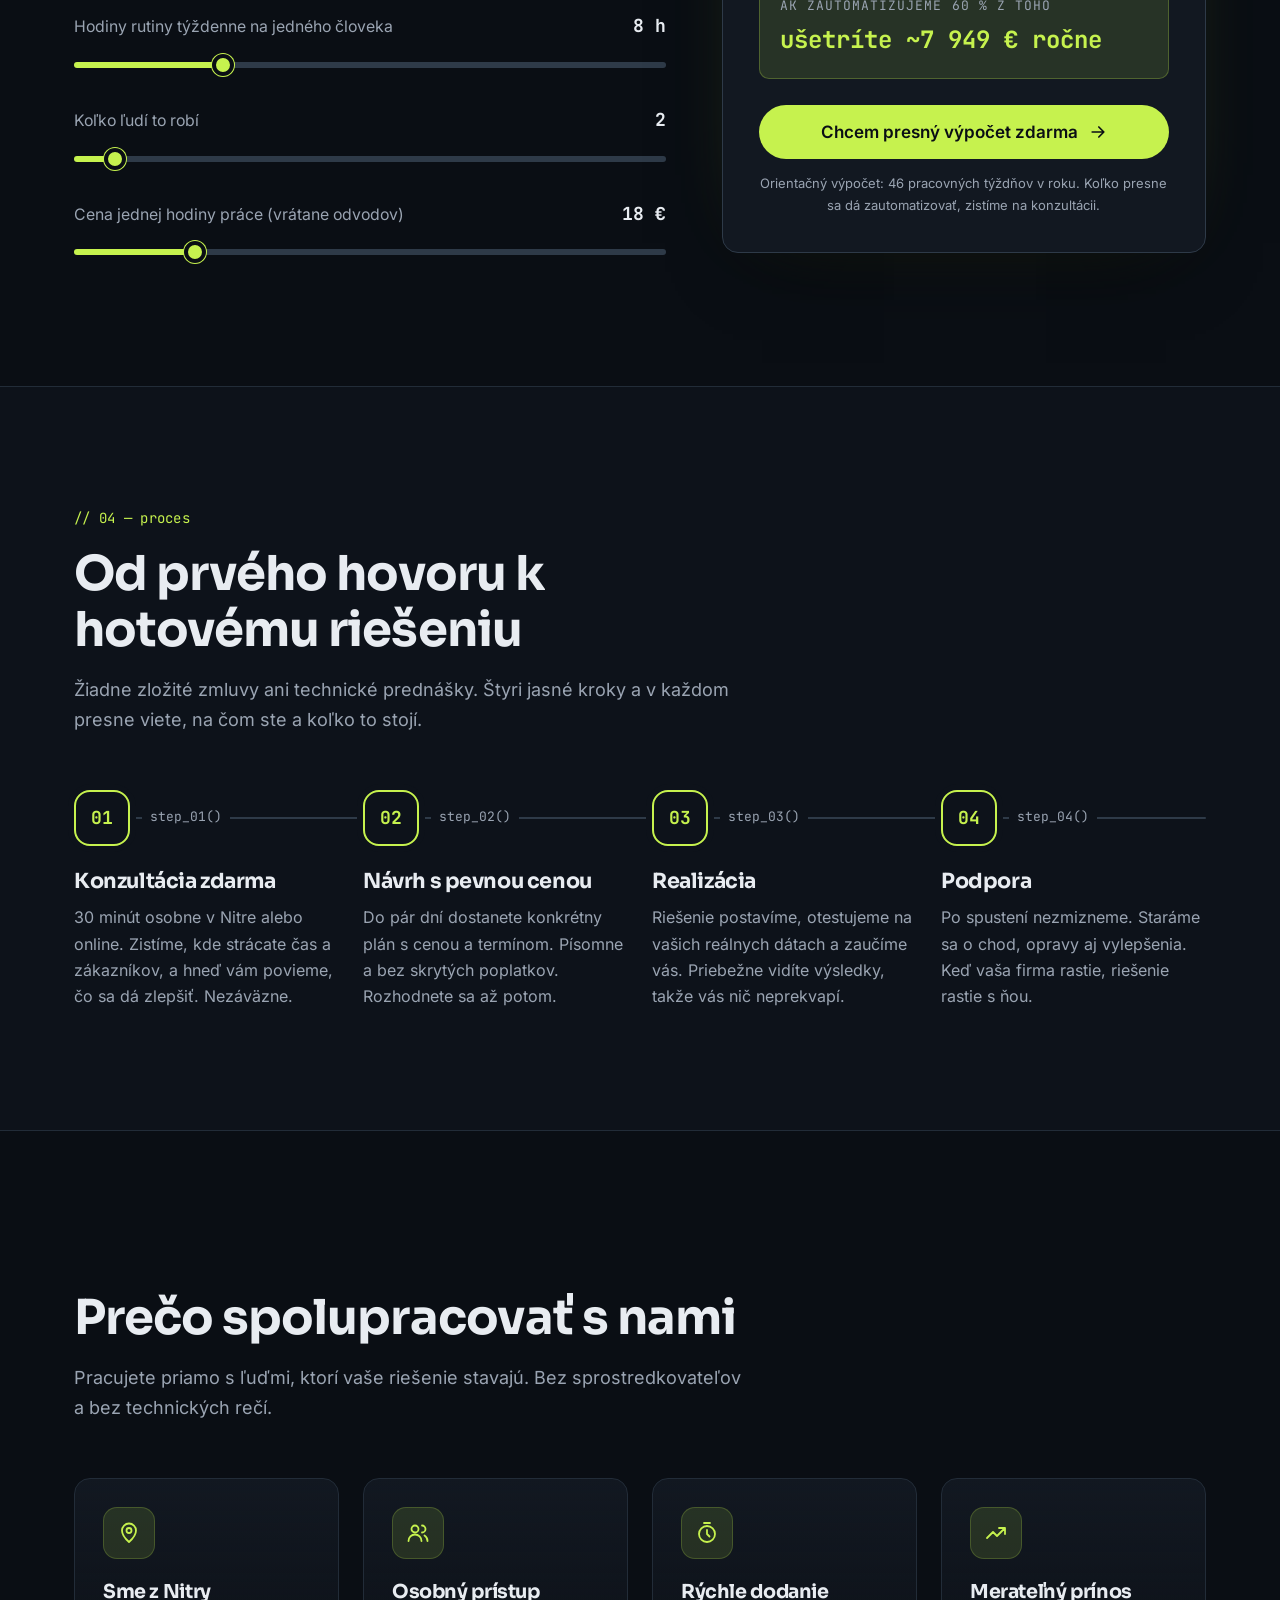
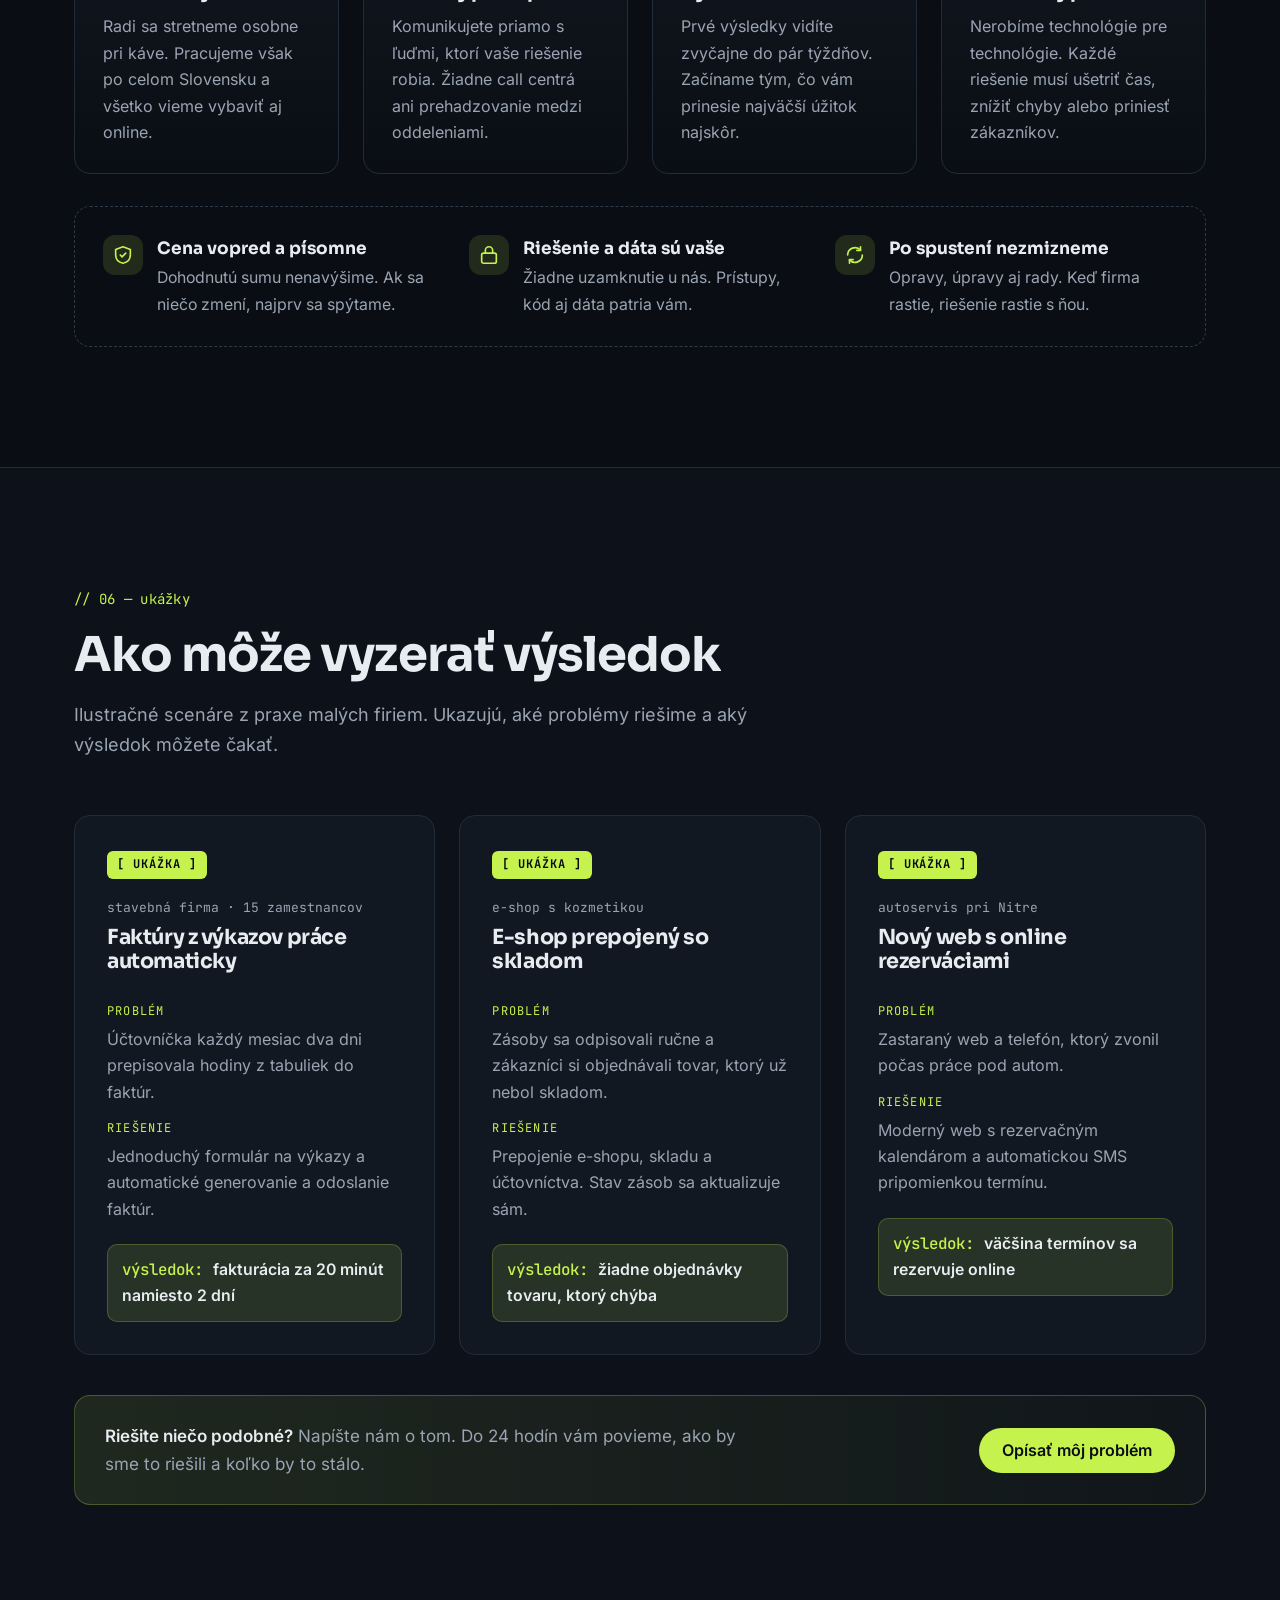
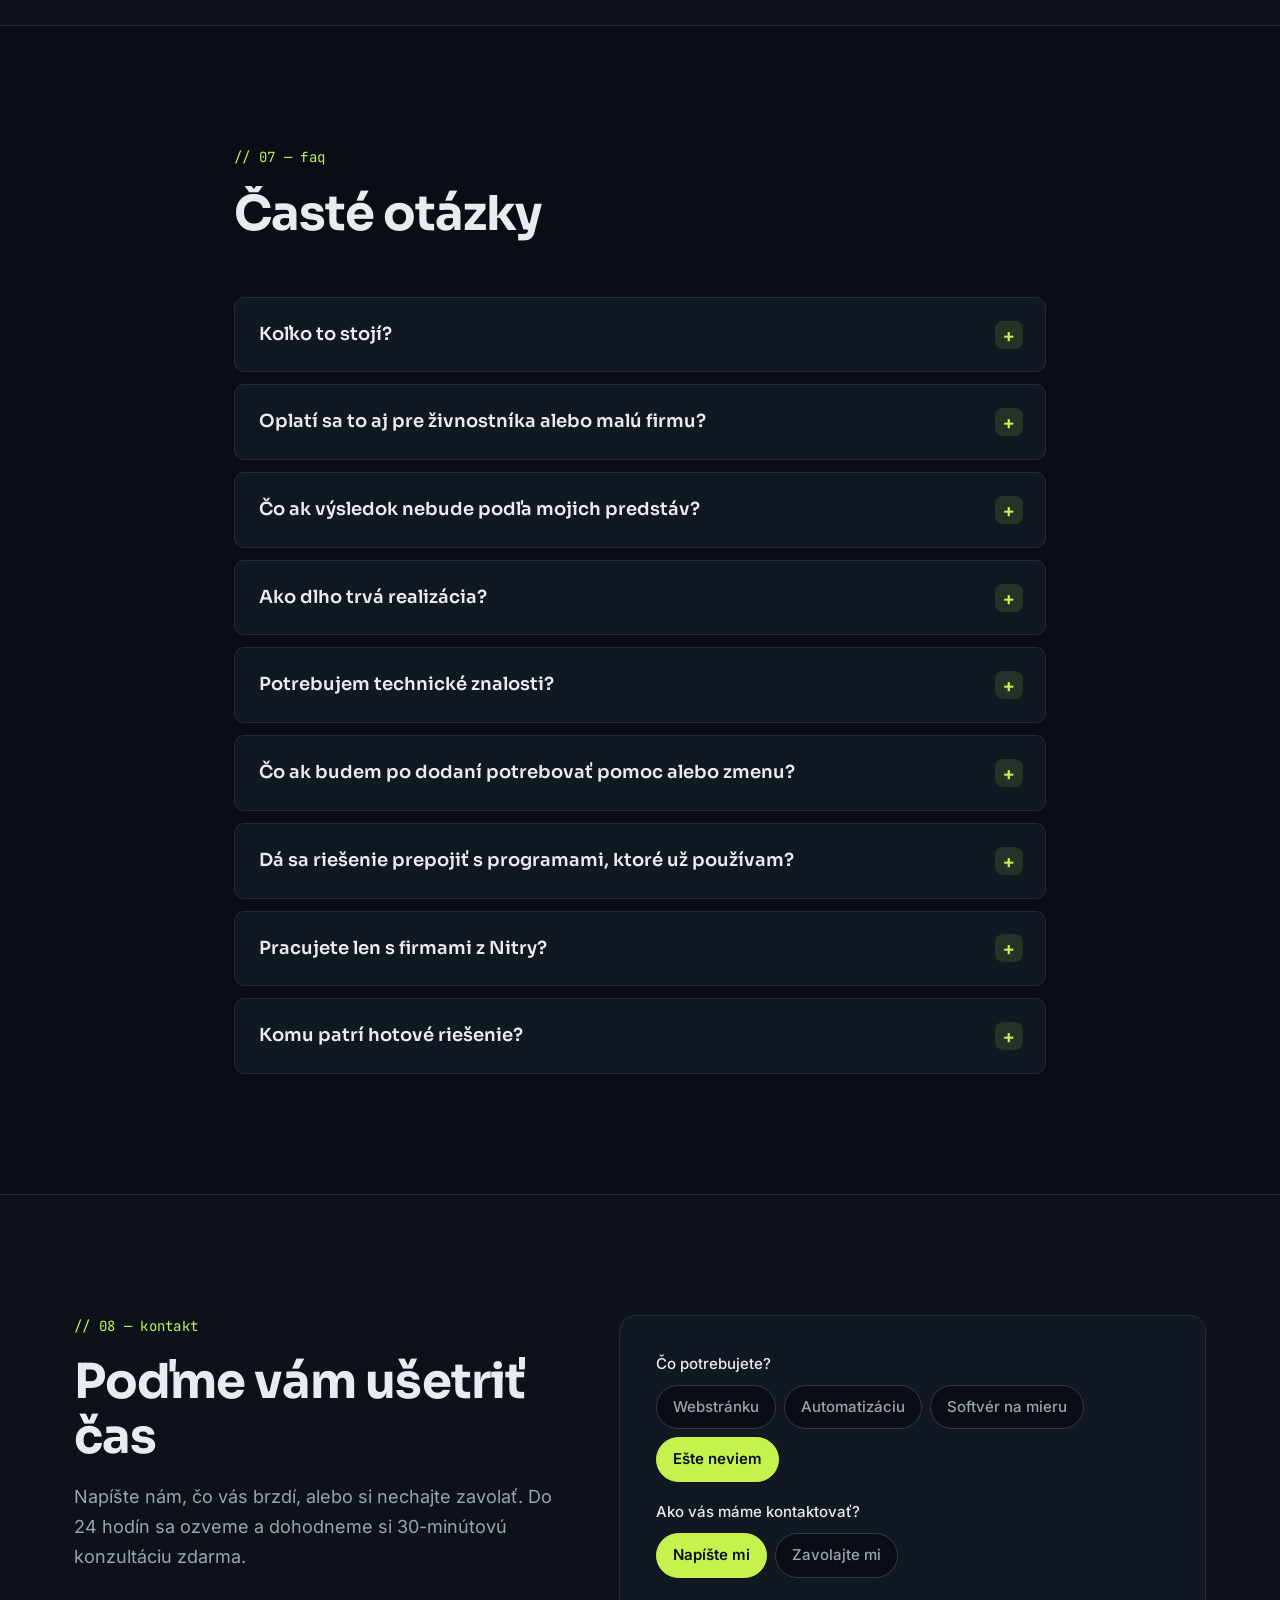
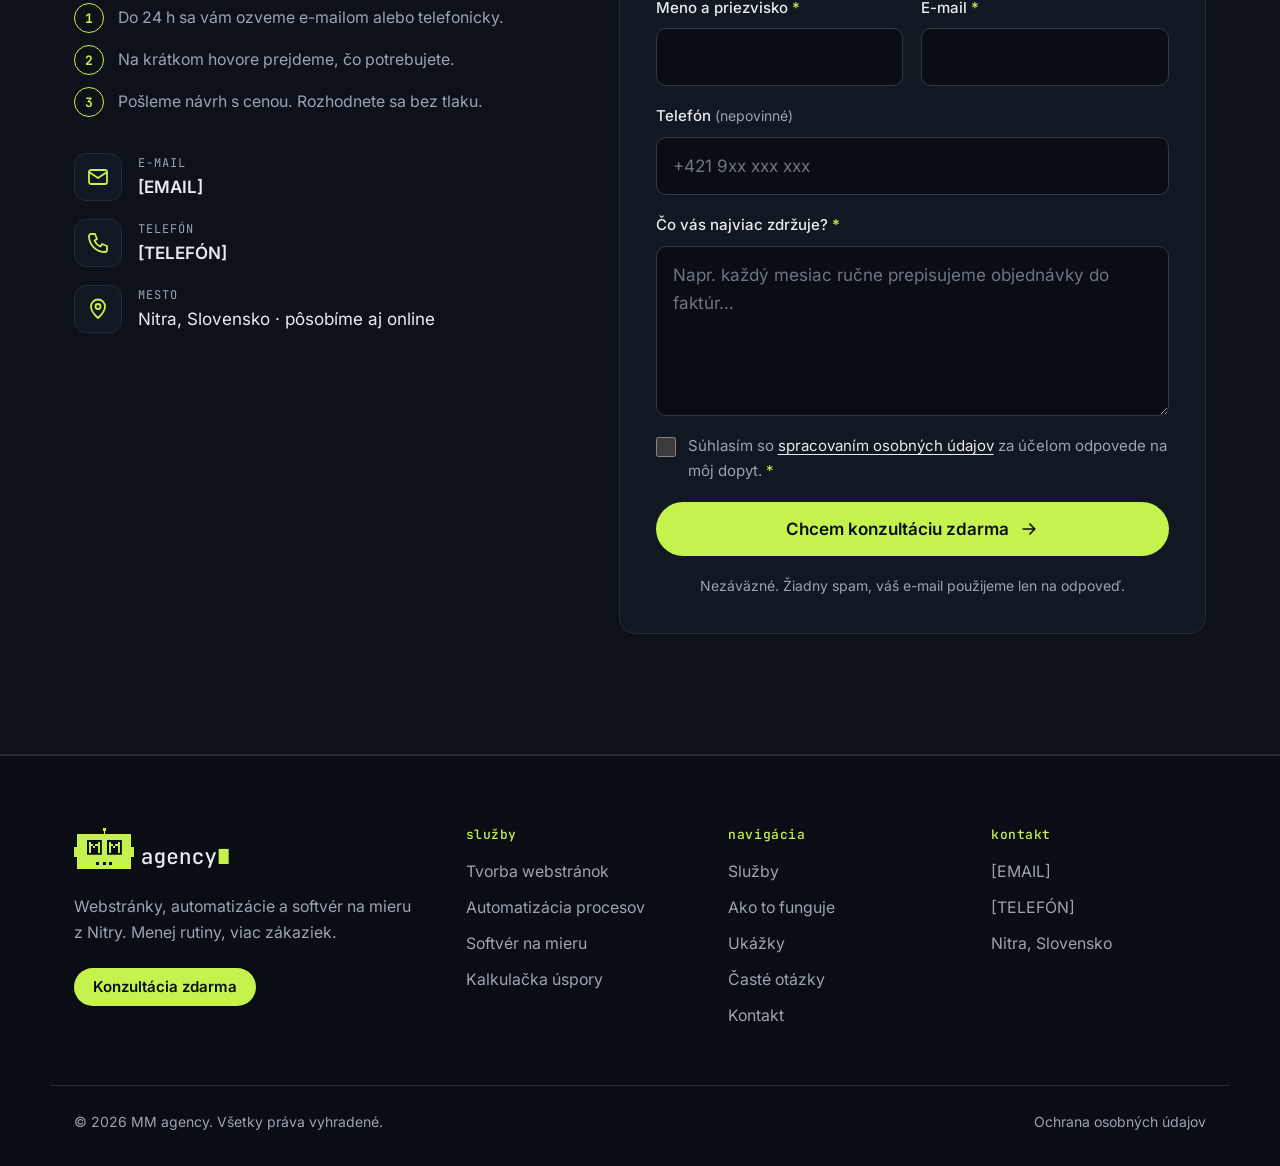
==== commit 67d4a5de: "Fix logo flip, redesign theme toggle, bust asset cache - Render the robot eyes as HTML overlays so r" ====
--- a/index.html
+++ b/index.html
@@ -49,11 +49,11 @@
   <link rel="preload" href="assets/fonts/sora-latin.woff2" as="font" type="font/woff2" crossorigin>
   <link rel="preload" href="assets/fonts/inter-latin.woff2" as="font" type="font/woff2" crossorigin>
 
-  <link rel="stylesheet" href="styles.css">
+  <link rel="stylesheet" href="styles.css?v=2">
 
   <!-- Zapne animácie len ak beží JavaScript a používateľ nemá vypnutý pohyb.
        (Samostatný súbor, aby prísna CSP nemusela povoľovať inline skripty.) -->
-  <script src="assets/init.js"></script>
+  <script src="assets/init.js?v=2"></script>
 
   <!-- Štruktúrované dáta pre Google (LocalBusiness) – doplňte [EMAIL], [TELEFÓN], [DOMENA] -->
   <script type="application/ld+json">
@@ -94,19 +94,21 @@
         <!-- Logo MM agency (pixelový robot) – vložené ako SVG, aby mohlo žmurkať.
              Originál v plnej kvalite: assets/logo.svg -->
         <svg class="logo-svg" viewBox="0 0 584 151" aria-hidden="true" focusable="false">
+          <!-- Oko robota s písmenom M – vykresľuje sa nad logom ako HTML (kvôli 3D otočeniu) -->
+          <defs><symbol id="mm-eye" viewBox="0 0 56 56" shape-rendering="crispEdges"><rect width="56" height="56" fill="#0b0e14"/><path fill="currentColor" d="M8 8h8v40H8zM40 8h8v40h-8zM16 16h8v8h-8zM32 16h8v8h-8zM24 24h8v8h-8z"/></symbol></defs>
           <g id="mm-logo-art">
           <g shape-rendering="crispEdges">
             <rect x="108" y="0" width="12" height="12" fill="#c6f24e" class="logo-antenna"/><rect x="112" y="12" width="4" height="12" fill="#c6f24e"/>
             <rect x="0" y="72" width="12" height="36" fill="#c6f24e"/><rect x="216" y="72" width="12" height="36" fill="#c6f24e"/>
             <rect x="12" y="24" width="204" height="132" fill="#c6f24e"/>
-            <g class="logo-eye"><rect x="48" y="44" width="56" height="56" fill="#0b0e14"/><rect x="56" y="52" width="8" height="40" fill="#c6f24e"/><rect x="88" y="52" width="8" height="40" fill="#c6f24e"/><rect x="64" y="60" width="8" height="8" fill="#c6f24e"/><rect x="80" y="60" width="8" height="8" fill="#c6f24e"/><rect x="72" y="68" width="8" height="8" fill="#c6f24e"/></g>
-            <g class="logo-eye"><rect x="124" y="44" width="56" height="56" fill="#0b0e14"/><rect x="132" y="52" width="8" height="40" fill="#c6f24e"/><rect x="164" y="52" width="8" height="40" fill="#c6f24e"/><rect x="140" y="60" width="8" height="8" fill="#c6f24e"/><rect x="156" y="60" width="8" height="8" fill="#c6f24e"/><rect x="148" y="68" width="8" height="8" fill="#c6f24e"/></g>
             <rect x="84" y="128" width="12" height="12" fill="#0b0e14"/><rect x="108" y="128" width="12" height="12" fill="#0b0e14"/><rect x="132" y="128" width="12" height="12" fill="#0b0e14"/>
           </g>
           <path class="logo-word" fill="#e8eaed" d="M271.6 136.8Q264.88 136.8 260.91999999999996 133.0Q256.96 129.2 256.96 123.03999999999999Q256.96 116.8 261.2 113.0Q265.44 109.2 272.48 109.2H284.64V106.0Q284.64 98.4 276.08 98.4Q272.24 98.4 269.92 99.84Q267.6 101.28 267.44 103.84H258.96Q259.36 98.32 263.92 94.75999999999999Q268.48 91.19999999999999 276.16 91.19999999999999Q284.32 91.19999999999999 288.79999999999995 95.08Q293.28 98.96000000000001 293.28 105.92V136.0H284.8V127.76H284.72Q284.16 132.0 280.72 134.4Q277.28 136.8 271.6 136.8ZM274.08 129.68Q278.96 129.68 281.79999999999995 127.32Q284.64 124.96 284.64 120.96V115.28H273.12Q269.68 115.28 267.64 117.28Q265.6 119.28 265.6 122.4Q265.6 125.76 267.84000000000003 127.72Q270.08 129.68 274.08 129.68ZM312.48 150.4V142.96H324.88Q328.48 142.96 330.56 140.96Q332.64 138.96 332.64 135.52V132.24L332.8 124.88Q331.76 128.8 328.68 130.96Q325.6 133.12 321.04 133.12Q314.24 133.12 310.32 128.72Q306.4 124.32 306.4 116.64V107.75999999999999Q306.4 100.16 310.32 95.67999999999999Q314.24 91.19999999999999 321.04 91.19999999999999Q325.6 91.19999999999999 328.64 93.35999999999999Q331.68 95.52 332.72 99.44V92.0H341.2V135.68Q341.2 142.48 336.84000000000003 146.44Q332.48 150.4 324.96 150.4ZM323.84 125.84Q327.92 125.84 330.28 123.32Q332.64 120.8 332.64 116.24V108.24Q332.64 103.75999999999999 330.28 101.24Q327.92 98.72 323.84 98.72Q319.6 98.72 317.32000000000005 101.12Q315.04 103.52 315.04 107.68V116.8Q315.04 121.03999999999999 317.32000000000005 123.44Q319.6 125.84 323.84 125.84ZM372.0 136.8Q363.92 136.8 359.04 132.08Q354.16 127.36 354.16 119.2V108.8Q354.16 100.64 359.04 95.91999999999999Q363.92 91.19999999999999 372.0 91.19999999999999Q377.44 91.19999999999999 381.44 93.32Q385.44 95.44 387.64 99.28Q389.84000000000003 103.12 389.84000000000003 108.24V116.16H362.48V119.75999999999999Q362.48 124.4 365.04 126.96000000000001Q367.6 129.52 372.0 129.52Q375.6 129.52 378.0 128.2Q380.4 126.88 380.88 124.56H389.44Q388.56 130.16 383.8 133.48000000000002Q379.04 136.8 372.0 136.8ZM362.48 108.24V110.08H381.52V108.16Q381.52 103.28 379.03999999999996 100.64Q376.56 98.0 372.0 98.0Q367.44 98.0 364.96000000000004 100.68Q362.48 103.36 362.48 108.24ZM402.72 136.0V92.0H411.28V100.4Q411.92 96.08 415.0 93.63999999999999Q418.08 91.19999999999999 423.04 91.19999999999999Q429.6 91.19999999999999 433.52 95.39999999999999Q437.44 99.6 437.44 106.72V136.0H428.8V108.0Q428.8 103.44 426.48 101.0Q424.16 98.56 420.16 98.56Q416.08 98.56 413.72 101.12Q411.36 103.68 411.36 108.24V136.0ZM468.64 136.8Q460.4 136.8 455.44 132.24Q450.48 127.68 450.48 119.75999999999999V108.24Q450.48 100.32 455.44 95.75999999999999Q460.4 91.19999999999999 468.64 91.19999999999999Q476.64 91.19999999999999 481.44 95.35999999999999Q486.24 99.52 486.56 106.72H478.0Q477.76 102.96000000000001 475.24 100.88Q472.72 98.8 468.64 98.8Q464.24 98.8 461.68 101.24000000000001Q459.12 103.68 459.12 108.16V119.75999999999999Q459.12 124.32 461.68 126.75999999999999Q464.24 129.2 468.64 129.2Q472.8 129.2 475.28 127.11999999999999Q477.76 125.03999999999999 478.0 121.2H486.56Q486.24 128.4 481.44 132.60000000000002Q476.64 136.8 468.64 136.8ZM505.68 150.4 512.08 133.44 495.6 92.0H504.8L514.16 116.8Q514.88 118.56 515.52 120.64Q516.16 122.72 516.4 124.32Q516.72 122.72 517.3199999999999 120.64Q517.92 118.56 518.56 116.8L527.28 92.0H536.4L514.72 150.4Z"/>
           </g>
           <rect class="logo-cursor" x="546" y="79" width="38" height="57" fill="#c6f24e"/>
         </svg>
+        <svg class="logo-eye" aria-hidden="true" focusable="false"><use href="#mm-eye"/></svg>
+        <svg class="logo-eye" aria-hidden="true" focusable="false"><use href="#mm-eye"/></svg>
       </a>
 
       <nav aria-label="Hlavná navigácia">
@@ -125,8 +127,9 @@
         </ul>
       </nav>
       <button class="theme-toggle" type="button" aria-label="Zapnúť svetlý režim">
-        <svg class="icon i-moon" viewBox="0 0 24 24" aria-hidden="true"><path d="M20 14.5A8 8 0 0 1 9.5 4a8 8 0 1 0 10.5 10.5z"/></svg>
-        <svg class="icon i-sun" viewBox="0 0 24 24" aria-hidden="true"><circle cx="12" cy="12" r="4"/><path d="M12 2v2M12 20v2M4.9 4.9l1.4 1.4M17.7 17.7l1.4 1.4M2 12h2M20 12h2M4.9 19.1l1.4-1.4M17.7 6.3l1.4-1.4"/></svg>
+        <span class="theme-toggle-knob" aria-hidden="true"></span>
+        <svg class="icon i-moon" viewBox="0 0 24 24" aria-hidden="true"><path d="M12 3a6 6 0 0 0 9 9 9 9 0 1 1-9-9Z"/></svg>
+        <svg class="icon i-sun" viewBox="0 0 24 24" aria-hidden="true"><circle cx="12" cy="12" r="4"/><path d="M12 2v2M12 20v2M4.93 4.93l1.41 1.41M17.66 17.66l1.41 1.41M2 12h2M20 12h2M6.34 17.66l-1.41 1.41M19.07 4.93l-1.41 1.41"/></svg>
       </button>
     </div>
   </header>
@@ -651,6 +654,8 @@
             <use href="#mm-logo-art"/>
             <rect x="546" y="79" width="38" height="57" fill="#c6f24e"/>
           </svg>
+          <svg class="logo-eye" aria-hidden="true" focusable="false"><use href="#mm-eye"/></svg>
+          <svg class="logo-eye" aria-hidden="true" focusable="false"><use href="#mm-eye"/></svg>
         </a>
         <p>Webstránky, automatizácie a softvér na mieru z Nitry. Menej rutiny, viac zákaziek.</p>
         <a href="#kontakt" class="btn btn-primary btn-sm footer-cta">Konzultácia zdarma</a>
@@ -717,6 +722,6 @@
   <script src="assets/vendor/ScrollTrigger.min.js" defer></script>
   <script src="assets/vendor/SplitText.min.js" defer></script>
   <script src="assets/vendor/lenis.min.js" defer></script>
-  <script src="script.js" defer></script>
+  <script src="script.js?v=2" defer></script>
 </body>
 </html>
--- a/styles.css
+++ b/styles.css
@@ -159,32 +159,41 @@
 }
 .nav { height: 100%; display: flex; align-items: center; justify-content: space-between; }
 
-.logo { display: inline-flex; align-items: center; }
+.logo { position: relative; display: inline-flex; align-items: center; }
 .logo-svg { height: 40px; width: auto; overflow: visible; }
 .logo-cursor { animation: blink 1.1s steps(1) infinite; }
 .logo-word { fill: var(--text); transition: fill .3s var(--ease); }
-/* Robot občas žmurkne */
-.logo-eye { transform-box: fill-box; transform-origin: center; animation: robot-blink 5s infinite; }
-.logo-eye + .logo-eye { animation-delay: .04s; }
-.logo-eye rect + rect { transition: fill .3s ease-in-out .15s; }
-/* Po prejdení myšou sa písmená MM v očiach plynulo preklopia (okolo osi X) a zbelejú */
-.logo:hover .logo-eye { animation: mm-flip .45s cubic-bezier(.45, 0, .25, 1) 1; }
-.logo:hover .logo-eye + .logo-eye { animation-delay: .05s; }
-.logo:hover .logo-eye rect + rect { fill: #fff; }
+/* Oči robota – HTML vrstva presne nad logom (pozície v % z viewBoxu 584 × 151).
+   Robot občas žmurkne */
+.logo-eye {
+  position: absolute; top: 29.139%; left: 8.219%; width: 9.589%; height: 37.086%;
+  color: #c6f24e; animation: robot-blink 5s infinite; transition: color .3s ease-in-out .2s;
+}
+.logo-eye + .logo-eye { left: 21.233%; animation-delay: .04s; }
+/* Po prejdení myšou sa písmená MM v očiach plynulo preklopia okolo osi X (s perspektívou) a zbelejú */
+.logo:hover .logo-eye { color: #fff; animation: mm-flip .7s cubic-bezier(.45, 0, .2, 1) 1; }
+.logo:hover .logo-eye + .logo-eye { animation-delay: .06s; }
 @keyframes robot-blink { 0%, 92%, 100% { transform: scaleY(1); } 95% { transform: scaleY(.1); } }
-@keyframes mm-flip { 0% { transform: rotateX(0); } 100% { transform: rotateX(360deg); } }
+@keyframes mm-flip { 0% { transform: perspective(45px) rotateX(0); } 100% { transform: perspective(45px) rotateX(360deg); } }
 
 /* Prepínač svetlý/tmavý režim */
 .site-header nav { margin-left: auto; }
 .theme-toggle {
-  flex: none; width: 40px; height: 40px; margin-left: 10px; display: grid; place-items: center;
-  border-radius: 50%; border: 1px solid var(--border-strong); background: transparent;
-  color: var(--text-muted); cursor: pointer; transition: color .2s var(--ease), border-color .2s var(--ease);
-}
-.theme-toggle:hover { color: var(--text); border-color: var(--accent-fg); }
-.theme-toggle .icon { width: 18px; height: 18px; }
-.theme-toggle .i-sun, :root[data-theme="light"] .theme-toggle .i-moon { display: none; }
-:root[data-theme="light"] .theme-toggle .i-sun { display: block; }
+  position: relative; flex: none; width: 64px; height: 34px; margin-left: 12px; padding: 0 8px;
+  display: flex; align-items: center; justify-content: space-between;
+  border-radius: 999px; border: 1px solid var(--border-strong); background: var(--surface);
+  color: var(--text-muted); cursor: pointer; transition: border-color .2s var(--ease), background-color .3s var(--ease);
+}
+.theme-toggle:hover { border-color: var(--accent-fg); }
+.theme-toggle .icon { position: relative; z-index: 1; width: 16px; height: 16px; transition: color .3s var(--ease); }
+/* Limetkový „gombík“ sa posunie pod ikonu aktívneho režimu */
+.theme-toggle-knob {
+  position: absolute; top: 3px; left: 3px; width: 26px; height: 26px; border-radius: 50%;
+  background: var(--accent); transition: transform .35s cubic-bezier(.45, 0, .2, 1);
+}
+:root[data-theme="light"] .theme-toggle-knob { transform: translateX(30px); }
+:root:not([data-theme="light"]) .theme-toggle .i-moon,
+:root[data-theme="light"] .theme-toggle .i-sun { color: #0A0E14; }
 
 .nav-menu { display: flex; align-items: center; gap: 4px; }
 .nav-link {
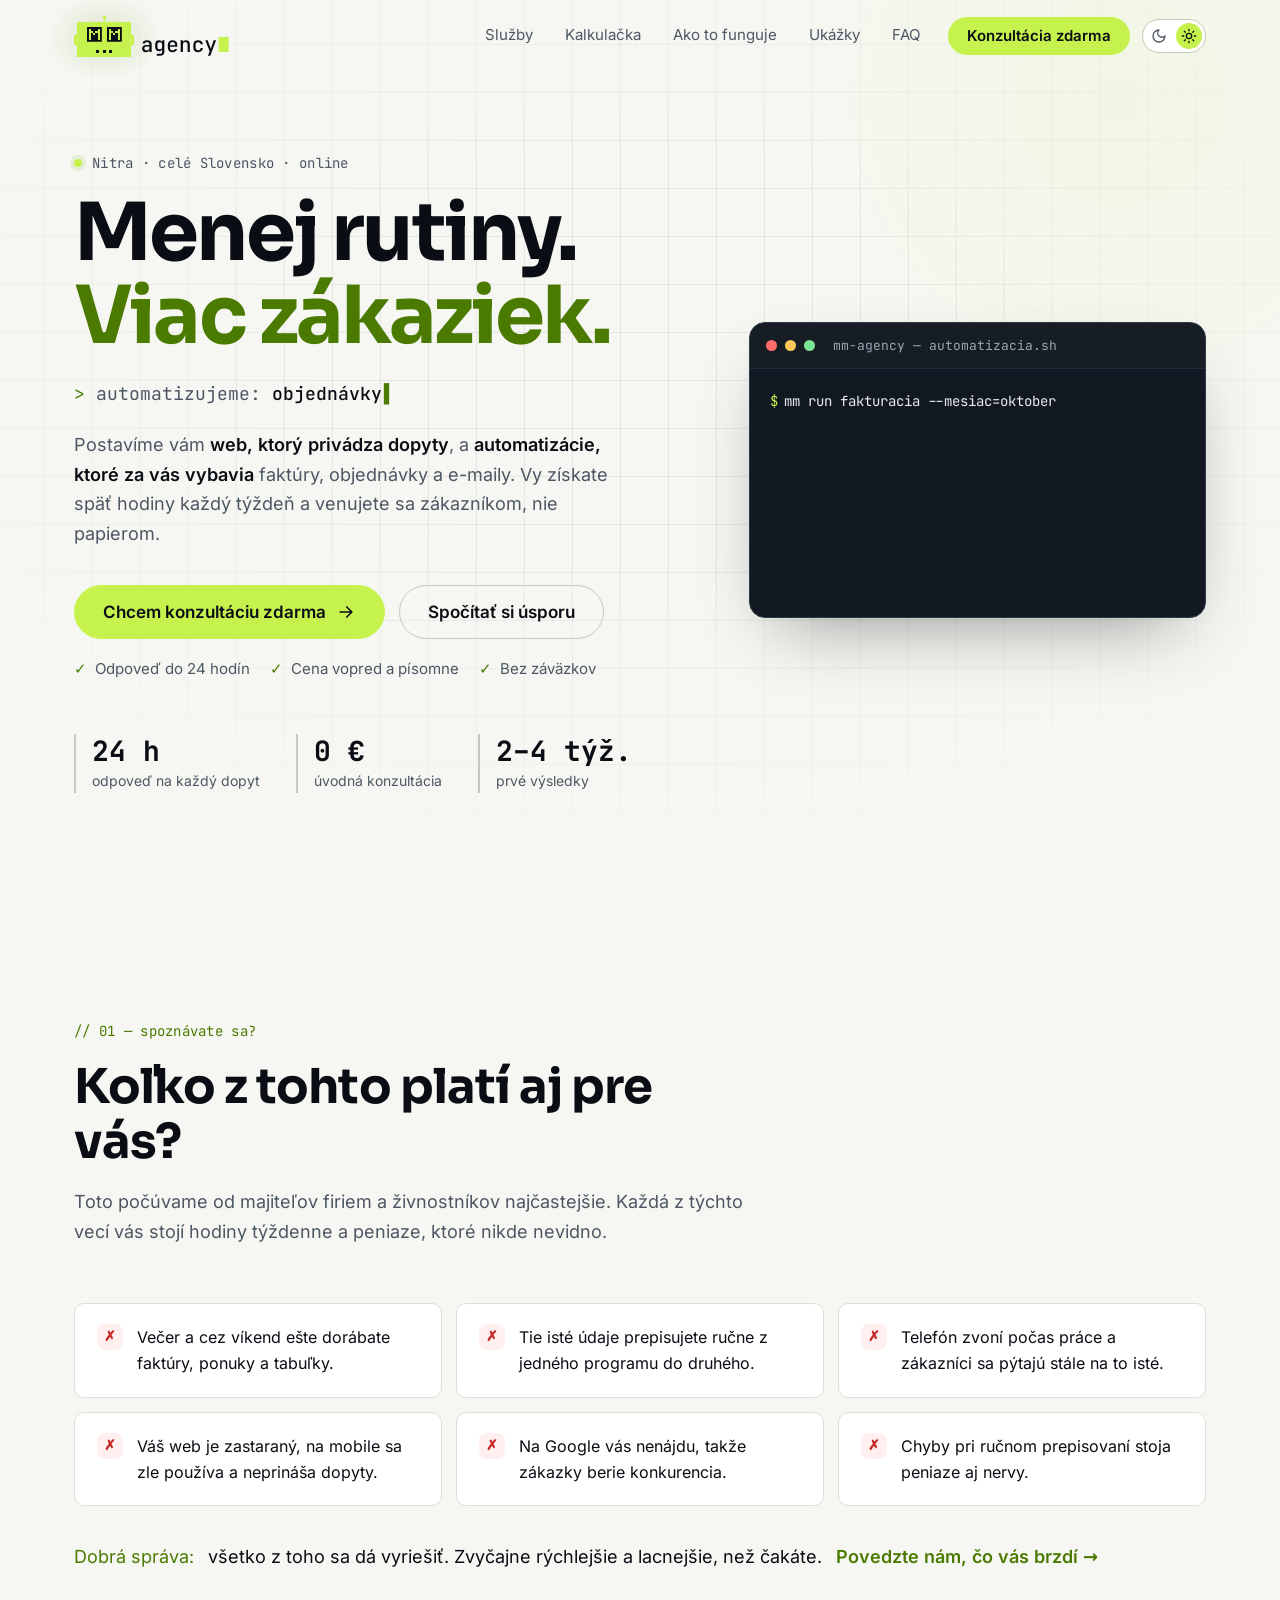
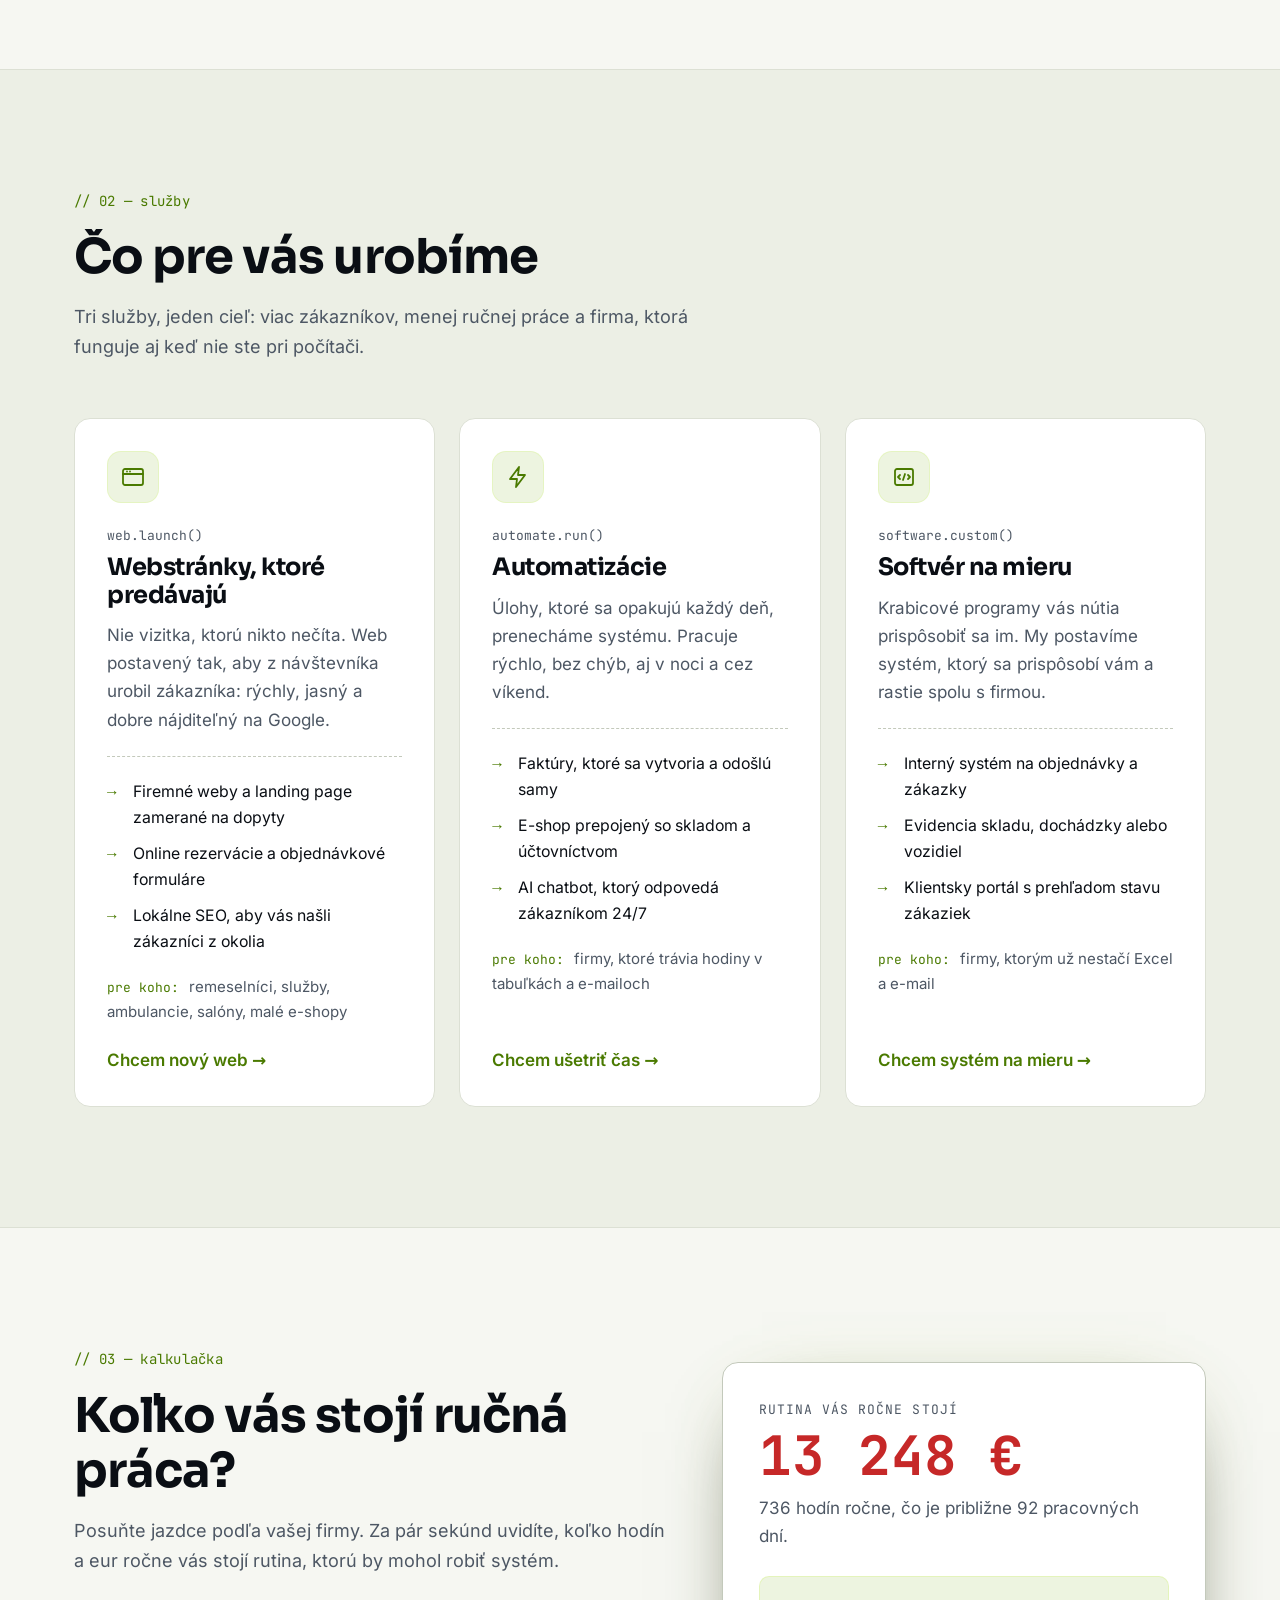
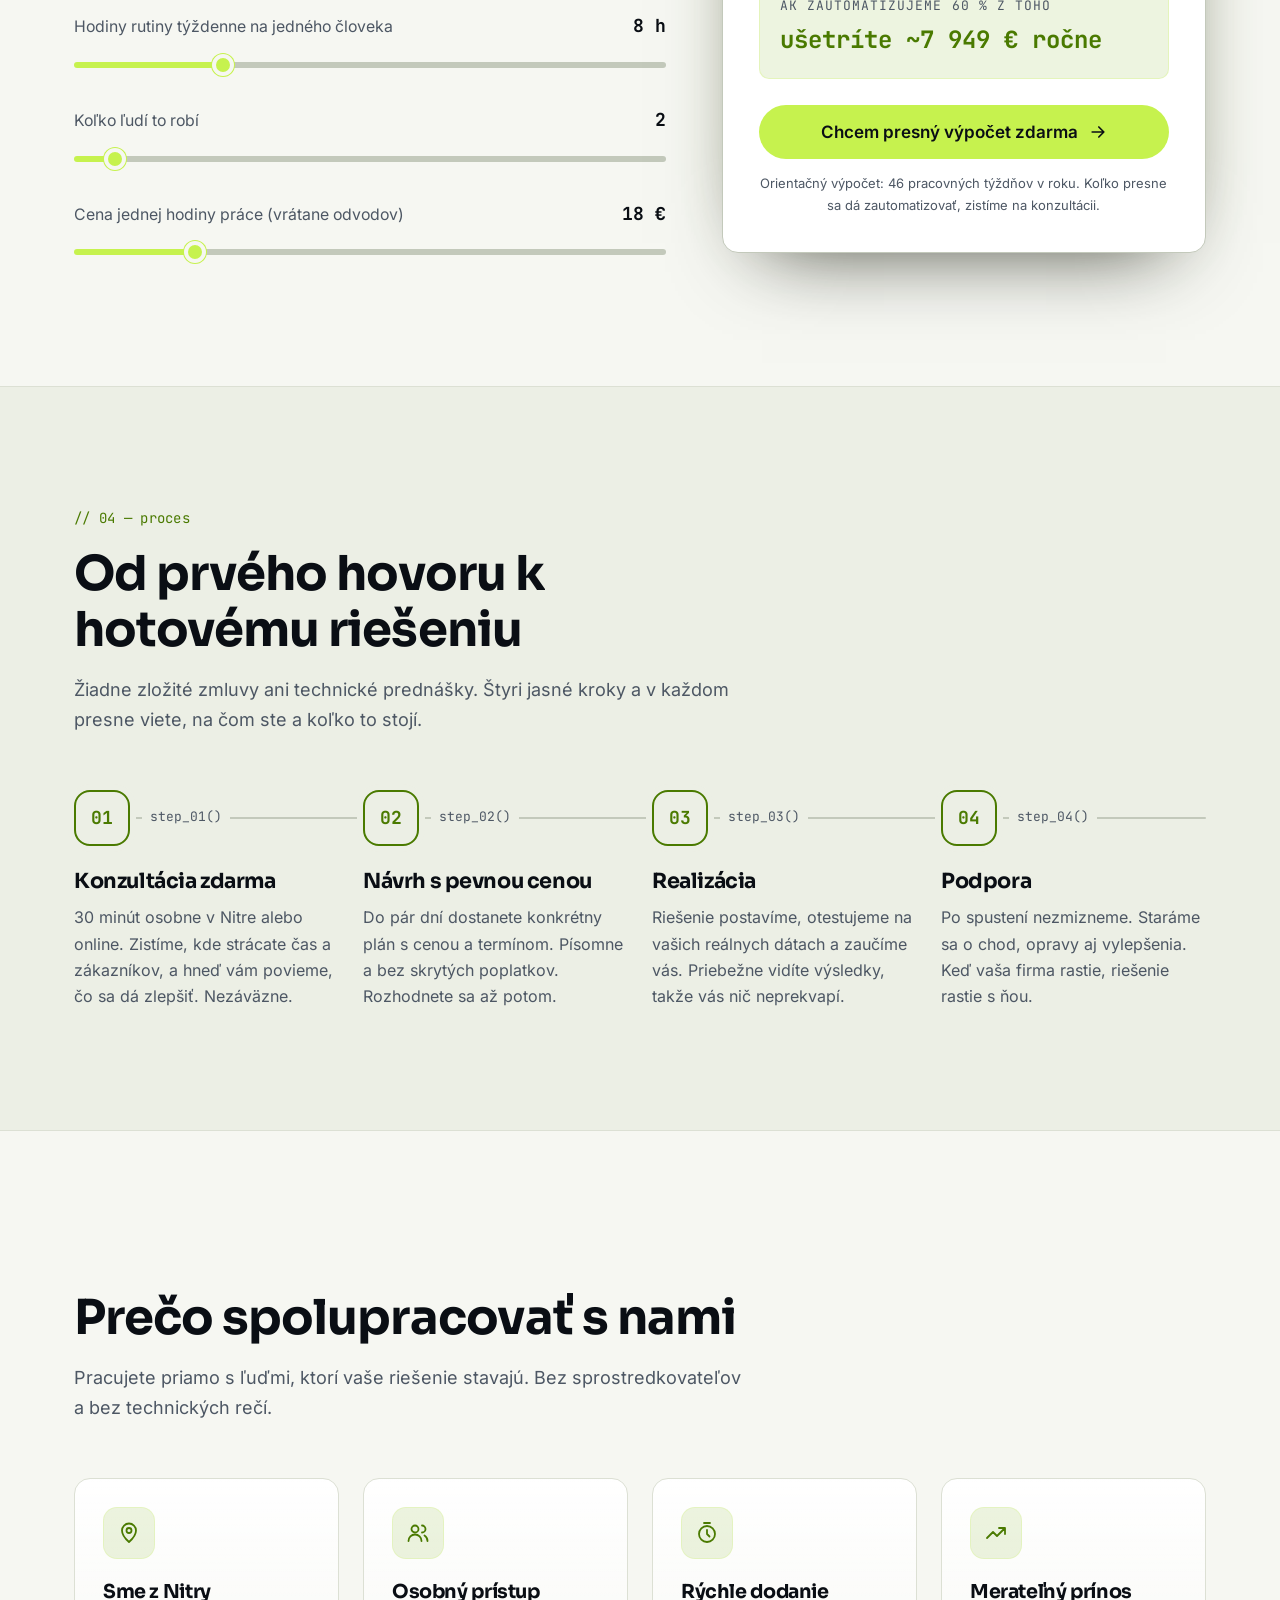
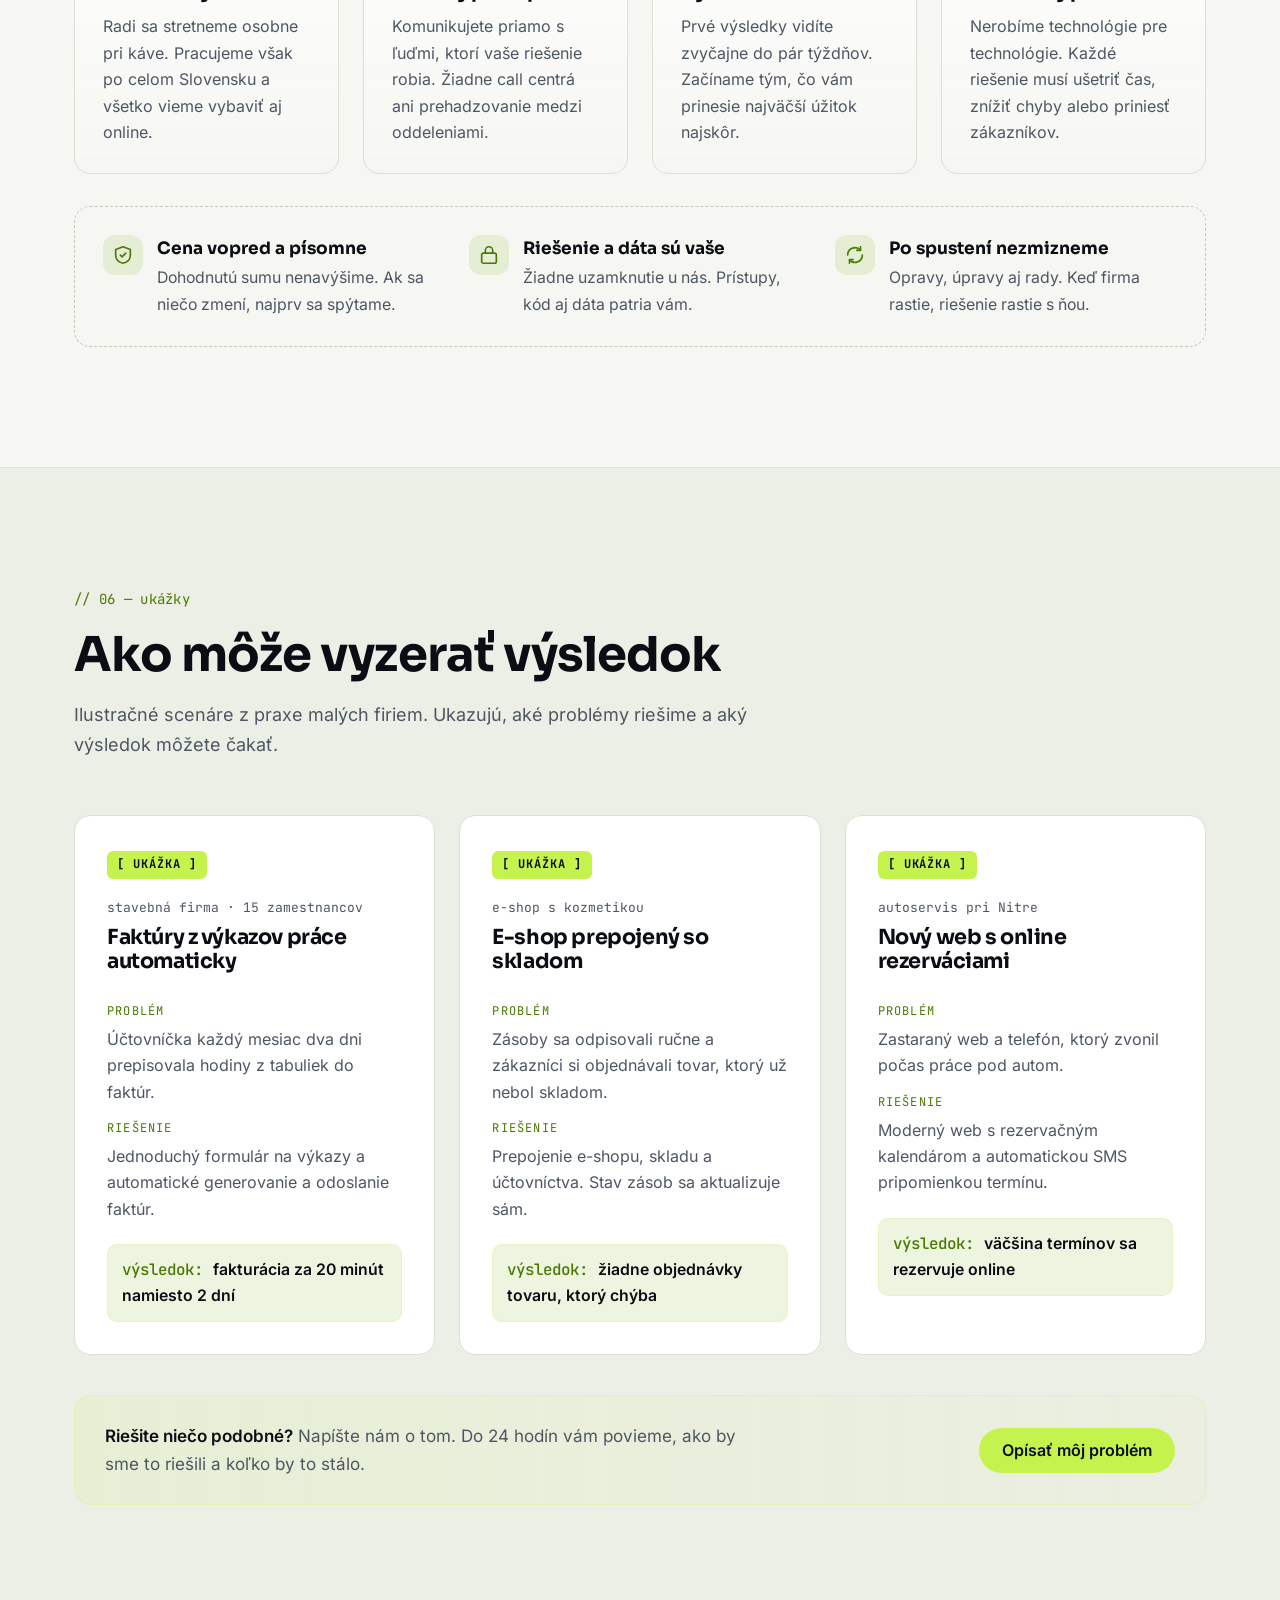
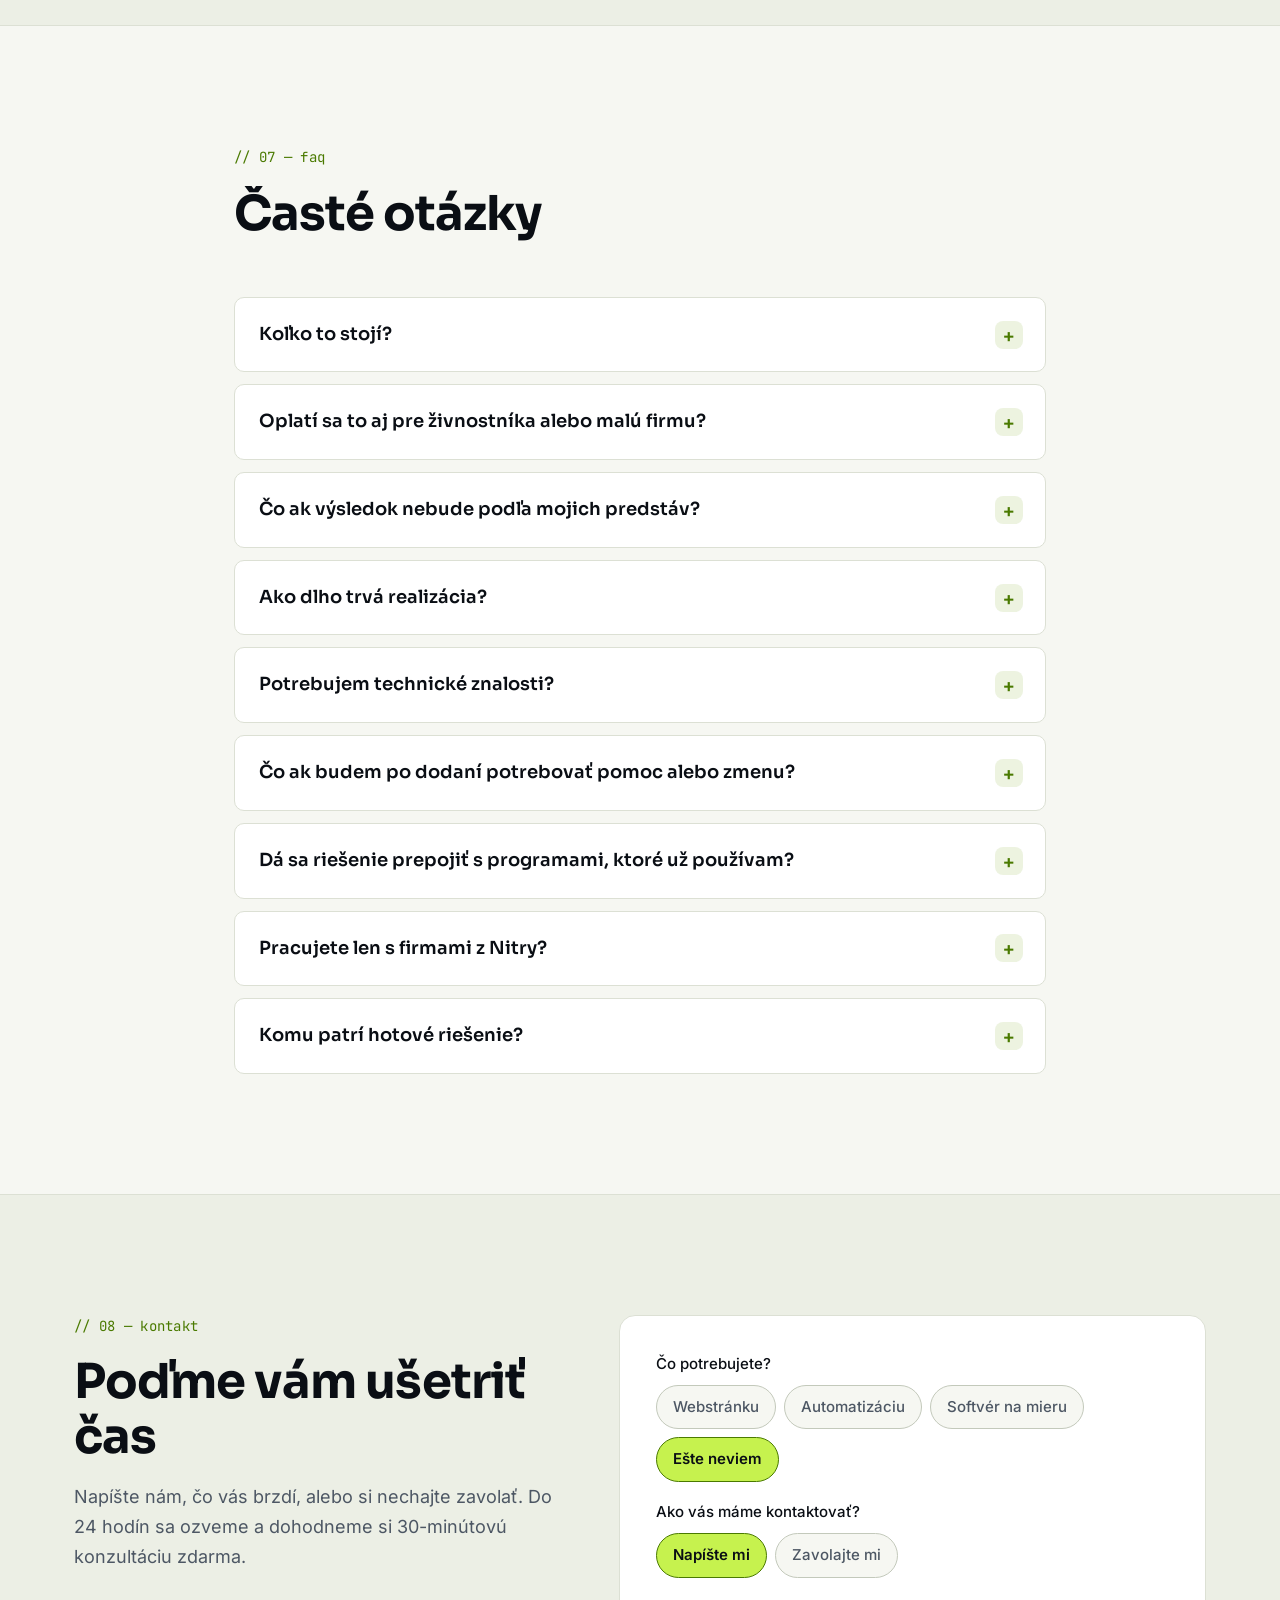
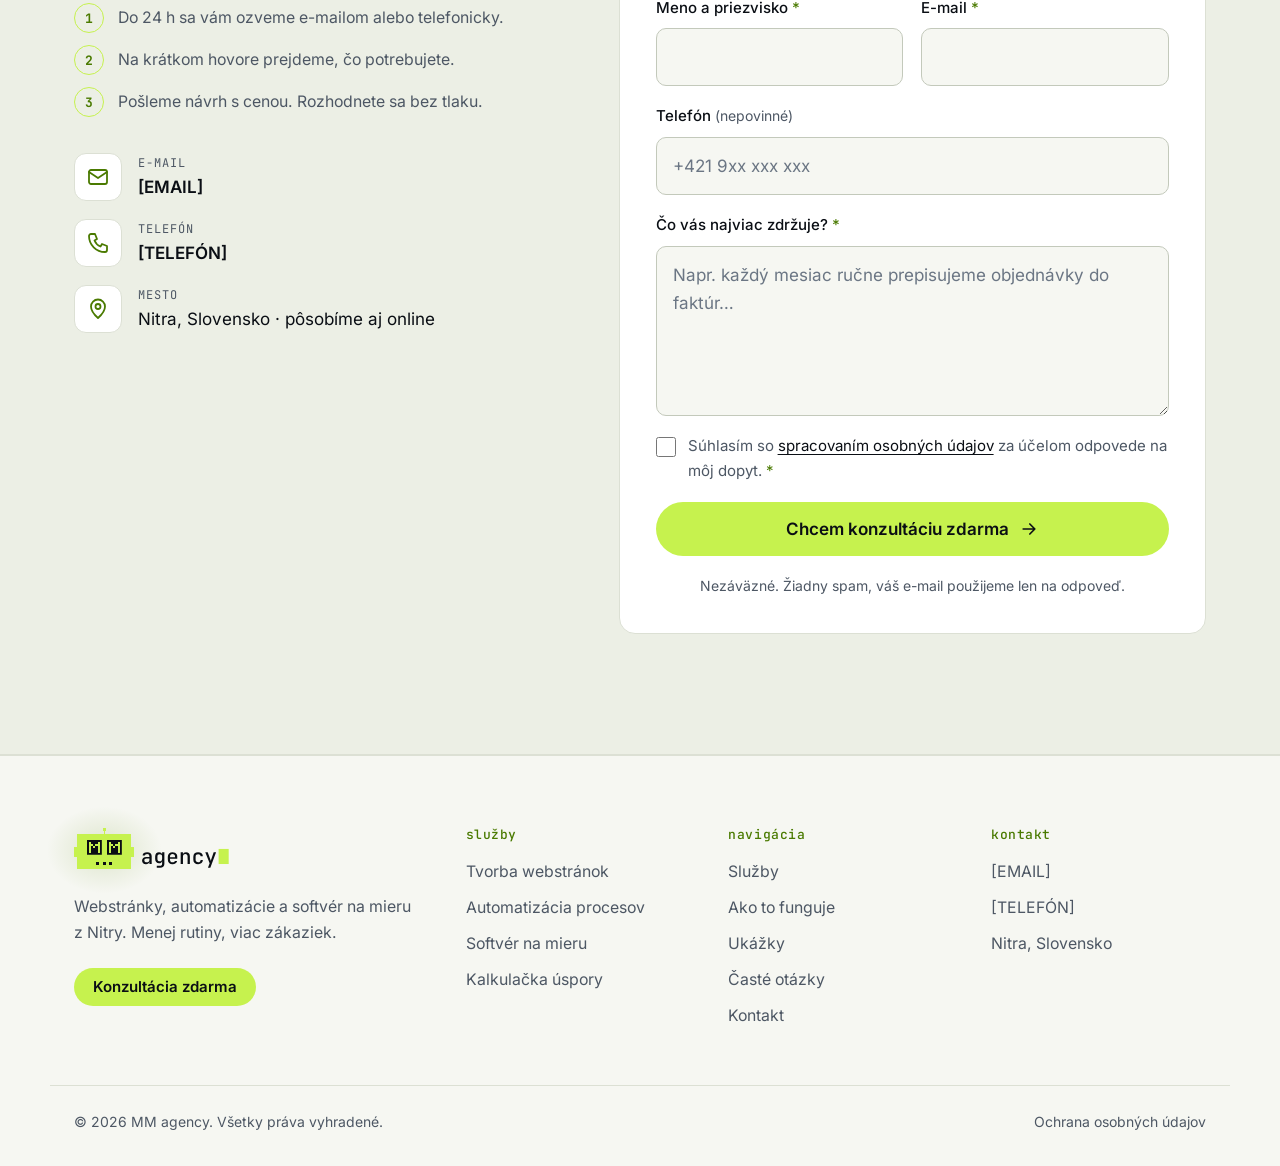
==== commit 9788fb6c: "Logo side spin with head hop, subtle glow, light mode by default - Eyes spin around the Y axis on ho" ====
--- a/index.html
+++ b/index.html
@@ -21,7 +21,7 @@
   <meta http-equiv="Content-Security-Policy" content="default-src 'self'; script-src 'self'; style-src 'self' 'unsafe-inline'; img-src 'self' data:; font-src 'self'; connect-src 'self' https://formspree.io; form-action 'self' https://formspree.io; base-uri 'self'; object-src 'none'; upgrade-insecure-requests">
   <meta name="referrer" content="strict-origin-when-cross-origin">
   <meta name="robots" content="index, follow">
-  <meta name="theme-color" content="#0A0E14">
+  <meta name="theme-color" content="#F6F7F2">
   <link rel="canonical" href="https://[DOMENA]/">
 
   <!-- Lokálne SEO -->
@@ -49,11 +49,11 @@
   <link rel="preload" href="assets/fonts/sora-latin.woff2" as="font" type="font/woff2" crossorigin>
   <link rel="preload" href="assets/fonts/inter-latin.woff2" as="font" type="font/woff2" crossorigin>
 
-  <link rel="stylesheet" href="styles.css?v=2">
+  <link rel="stylesheet" href="styles.css?v=3">
 
   <!-- Zapne animácie len ak beží JavaScript a používateľ nemá vypnutý pohyb.
        (Samostatný súbor, aby prísna CSP nemusela povoľovať inline skripty.) -->
-  <script src="assets/init.js?v=2"></script>
+  <script src="assets/init.js?v=3"></script>
 
   <!-- Štruktúrované dáta pre Google (LocalBusiness) – doplňte [EMAIL], [TELEFÓN], [DOMENA] -->
   <script type="application/ld+json">
@@ -97,7 +97,7 @@
           <!-- Oko robota s písmenom M – vykresľuje sa nad logom ako HTML (kvôli 3D otočeniu) -->
           <defs><symbol id="mm-eye" viewBox="0 0 56 56" shape-rendering="crispEdges"><rect width="56" height="56" fill="#0b0e14"/><path fill="currentColor" d="M8 8h8v40H8zM40 8h8v40h-8zM16 16h8v8h-8zM32 16h8v8h-8zM24 24h8v8h-8z"/></symbol></defs>
           <g id="mm-logo-art">
-          <g shape-rendering="crispEdges">
+          <g class="logo-head" shape-rendering="crispEdges">
             <rect x="108" y="0" width="12" height="12" fill="#c6f24e" class="logo-antenna"/><rect x="112" y="12" width="4" height="12" fill="#c6f24e"/>
             <rect x="0" y="72" width="12" height="36" fill="#c6f24e"/><rect x="216" y="72" width="12" height="36" fill="#c6f24e"/>
             <rect x="12" y="24" width="204" height="132" fill="#c6f24e"/>
@@ -107,8 +107,10 @@
           </g>
           <rect class="logo-cursor" x="546" y="79" width="38" height="57" fill="#c6f24e"/>
         </svg>
-        <svg class="logo-eye" aria-hidden="true" focusable="false"><use href="#mm-eye"/></svg>
-        <svg class="logo-eye" aria-hidden="true" focusable="false"><use href="#mm-eye"/></svg>
+        <span class="logo-eyes" aria-hidden="true">
+          <svg class="logo-eye" focusable="false"><use href="#mm-eye"/></svg>
+          <svg class="logo-eye" focusable="false"><use href="#mm-eye"/></svg>
+        </span>
       </a>
 
       <nav aria-label="Hlavná navigácia">
@@ -126,7 +128,7 @@
           <li class="nav-cta-item"><a href="#kontakt" class="btn btn-primary btn-sm">Konzultácia zdarma</a></li>
         </ul>
       </nav>
-      <button class="theme-toggle" type="button" aria-label="Zapnúť svetlý režim">
+      <button class="theme-toggle" type="button" aria-label="Zapnúť tmavý režim">
         <span class="theme-toggle-knob" aria-hidden="true"></span>
         <svg class="icon i-moon" viewBox="0 0 24 24" aria-hidden="true"><path d="M12 3a6 6 0 0 0 9 9 9 9 0 1 1-9-9Z"/></svg>
         <svg class="icon i-sun" viewBox="0 0 24 24" aria-hidden="true"><circle cx="12" cy="12" r="4"/><path d="M12 2v2M12 20v2M4.93 4.93l1.41 1.41M17.66 17.66l1.41 1.41M2 12h2M20 12h2M6.34 17.66l-1.41 1.41M19.07 4.93l-1.41 1.41"/></svg>
@@ -654,8 +656,10 @@
             <use href="#mm-logo-art"/>
             <rect x="546" y="79" width="38" height="57" fill="#c6f24e"/>
           </svg>
-          <svg class="logo-eye" aria-hidden="true" focusable="false"><use href="#mm-eye"/></svg>
-          <svg class="logo-eye" aria-hidden="true" focusable="false"><use href="#mm-eye"/></svg>
+          <span class="logo-eyes" aria-hidden="true">
+            <svg class="logo-eye" focusable="false"><use href="#mm-eye"/></svg>
+            <svg class="logo-eye" focusable="false"><use href="#mm-eye"/></svg>
+          </span>
         </a>
         <p>Webstránky, automatizácie a softvér na mieru z Nitry. Menej rutiny, viac zákaziek.</p>
         <a href="#kontakt" class="btn btn-primary btn-sm footer-cta">Konzultácia zdarma</a>
--- a/styles.css
+++ b/styles.css
@@ -30,6 +30,7 @@
   --accent-fg: #C6F24E;       /* akcent použitý ako farba textu */
   --header-bg: rgba(10, 14, 20, .78);
   --header-solid: rgba(10, 14, 20, .97);
+  --logo-glow: rgba(120, 170, 20, .22);
   --danger: #FF7A7A;
   --ok: #7BE495;
 
@@ -63,6 +64,7 @@
   --accent-fg: #4A7A00;
   --header-bg: rgba(246, 247, 242, .8);
   --header-solid: rgba(246, 247, 242, .97);
+  --logo-glow: rgba(90, 135, 0, .16);
   --danger: #C62828;
   --ok: #2E7D32;
   color-scheme: light;
@@ -159,22 +161,40 @@
 }
 .nav { height: 100%; display: flex; align-items: center; justify-content: space-between; }
 
-.logo { position: relative; display: inline-flex; align-items: center; }
+.logo { position: relative; isolation: isolate; display: inline-flex; align-items: center; }
+/* Jemná žiara za hlavou robota */
+.logo::before {
+  content: ""; position: absolute; z-index: -1; left: 19.52%; top: 55%; width: 74%; height: 217%;
+  transform: translate(-50%, -50%); border-radius: 50%; pointer-events: none;
+  background: radial-gradient(closest-side, var(--logo-glow), transparent);
+}
 .logo-svg { height: 40px; width: auto; overflow: visible; }
 .logo-cursor { animation: blink 1.1s steps(1) infinite; }
 .logo-word { fill: var(--text); transition: fill .3s var(--ease); }
-/* Oči robota – HTML vrstva presne nad logom (pozície v % z viewBoxu 584 × 151).
-   Robot občas žmurkne */
+/* Oči robota – HTML vrstva presne nad hlavou robota (hlava = 228 × 156 z viewBoxu 584 × 151,
+   pozície očí v % z hlavy). Robot občas žmurkne */
+.logo-eyes { position: absolute; top: 0; left: 0; width: 39.041%; height: 103.311%; transform-origin: 50% 100%; }
+.logo-head { transform-box: fill-box; transform-origin: 50% 100%; }
 .logo-eye {
-  position: absolute; top: 29.139%; left: 8.219%; width: 9.589%; height: 37.086%;
+  position: absolute; top: 28.205%; left: 21.053%; width: 24.561%; height: 35.897%;
   color: #c6f24e; animation: robot-blink 5s infinite; transition: color .3s ease-in-out .2s;
 }
-.logo-eye + .logo-eye { left: 21.233%; animation-delay: .04s; }
-/* Po prejdení myšou sa písmená MM v očiach plynulo preklopia okolo osi X (s perspektívou) a zbelejú */
-.logo:hover .logo-eye { color: #fff; animation: mm-flip .7s cubic-bezier(.45, 0, .2, 1) 1; }
+.logo-eye + .logo-eye { left: 54.386%; animation-delay: .04s; }
+/* Po prejdení myšou sa písmená MM v očiach otočia do strany (okolo osi Y) a zbelejú */
+.logo:hover .logo-eye { color: #fff; animation: mm-spin .7s cubic-bezier(.45, 0, .2, 1) 1; }
 .logo:hover .logo-eye + .logo-eye { animation-delay: .06s; }
+/* …a celá hlava v hlavičke poskočí (SVG hlava aj vrstva očí rovnako, posun v % z výšky hlavy) */
+.site-header .logo:hover .logo-head,
+.site-header .logo:hover .logo-eyes { animation: robot-hop .8s cubic-bezier(.45, 0, .3, 1) 1; }
 @keyframes robot-blink { 0%, 92%, 100% { transform: scaleY(1); } 95% { transform: scaleY(.1); } }
-@keyframes mm-flip { 0% { transform: perspective(45px) rotateX(0); } 100% { transform: perspective(45px) rotateX(360deg); } }
+@keyframes mm-spin { 0% { transform: perspective(45px) rotateY(0); } 100% { transform: perspective(45px) rotateY(360deg); } }
+@keyframes robot-hop {
+  0%, 100% { transform: translateY(0) scale(1, 1); }
+  12% { transform: translateY(0) scale(1.06, .92); }
+  40% { transform: translateY(-12%) scale(.97, 1.04); }
+  70% { transform: translateY(0) scale(1.05, .94); }
+  85% { transform: translateY(-1.5%) scale(1, 1); }
+}
 
 /* Prepínač svetlý/tmavý režim */
 .site-header nav { margin-left: auto; }
